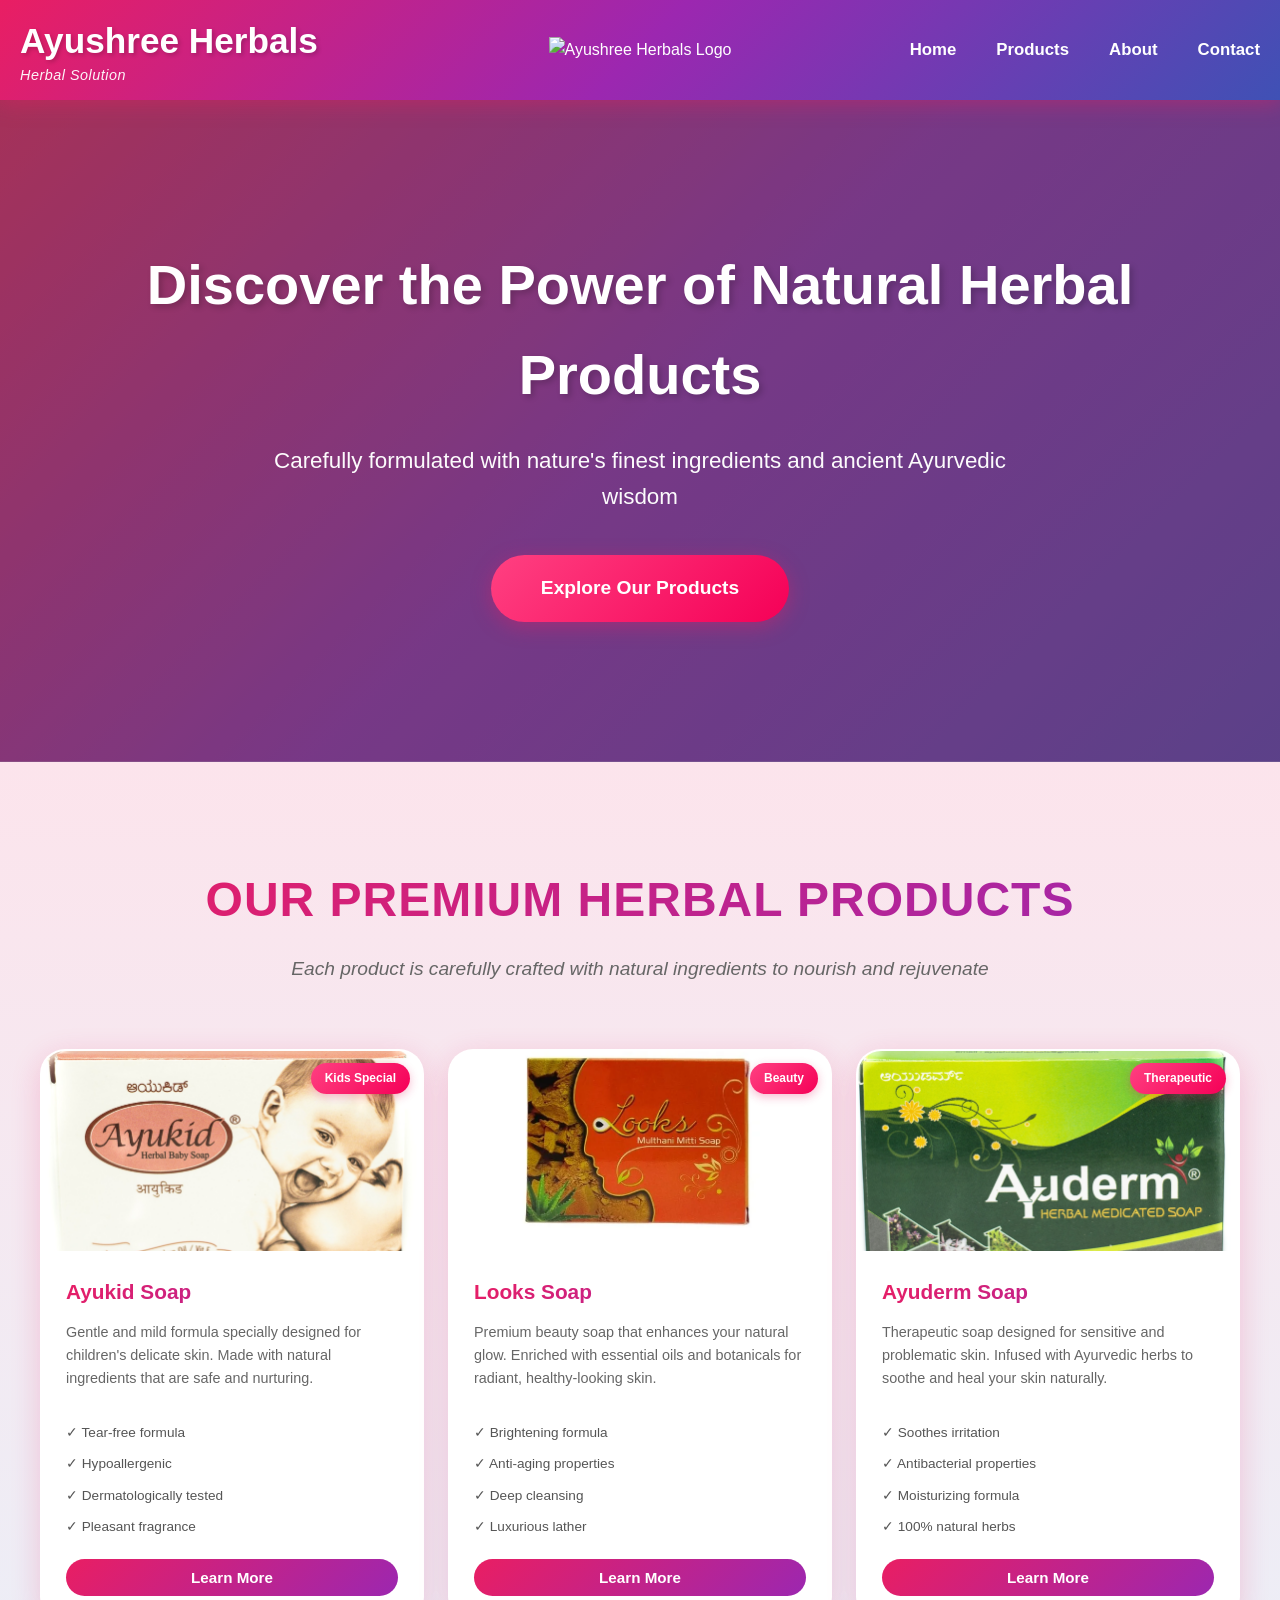
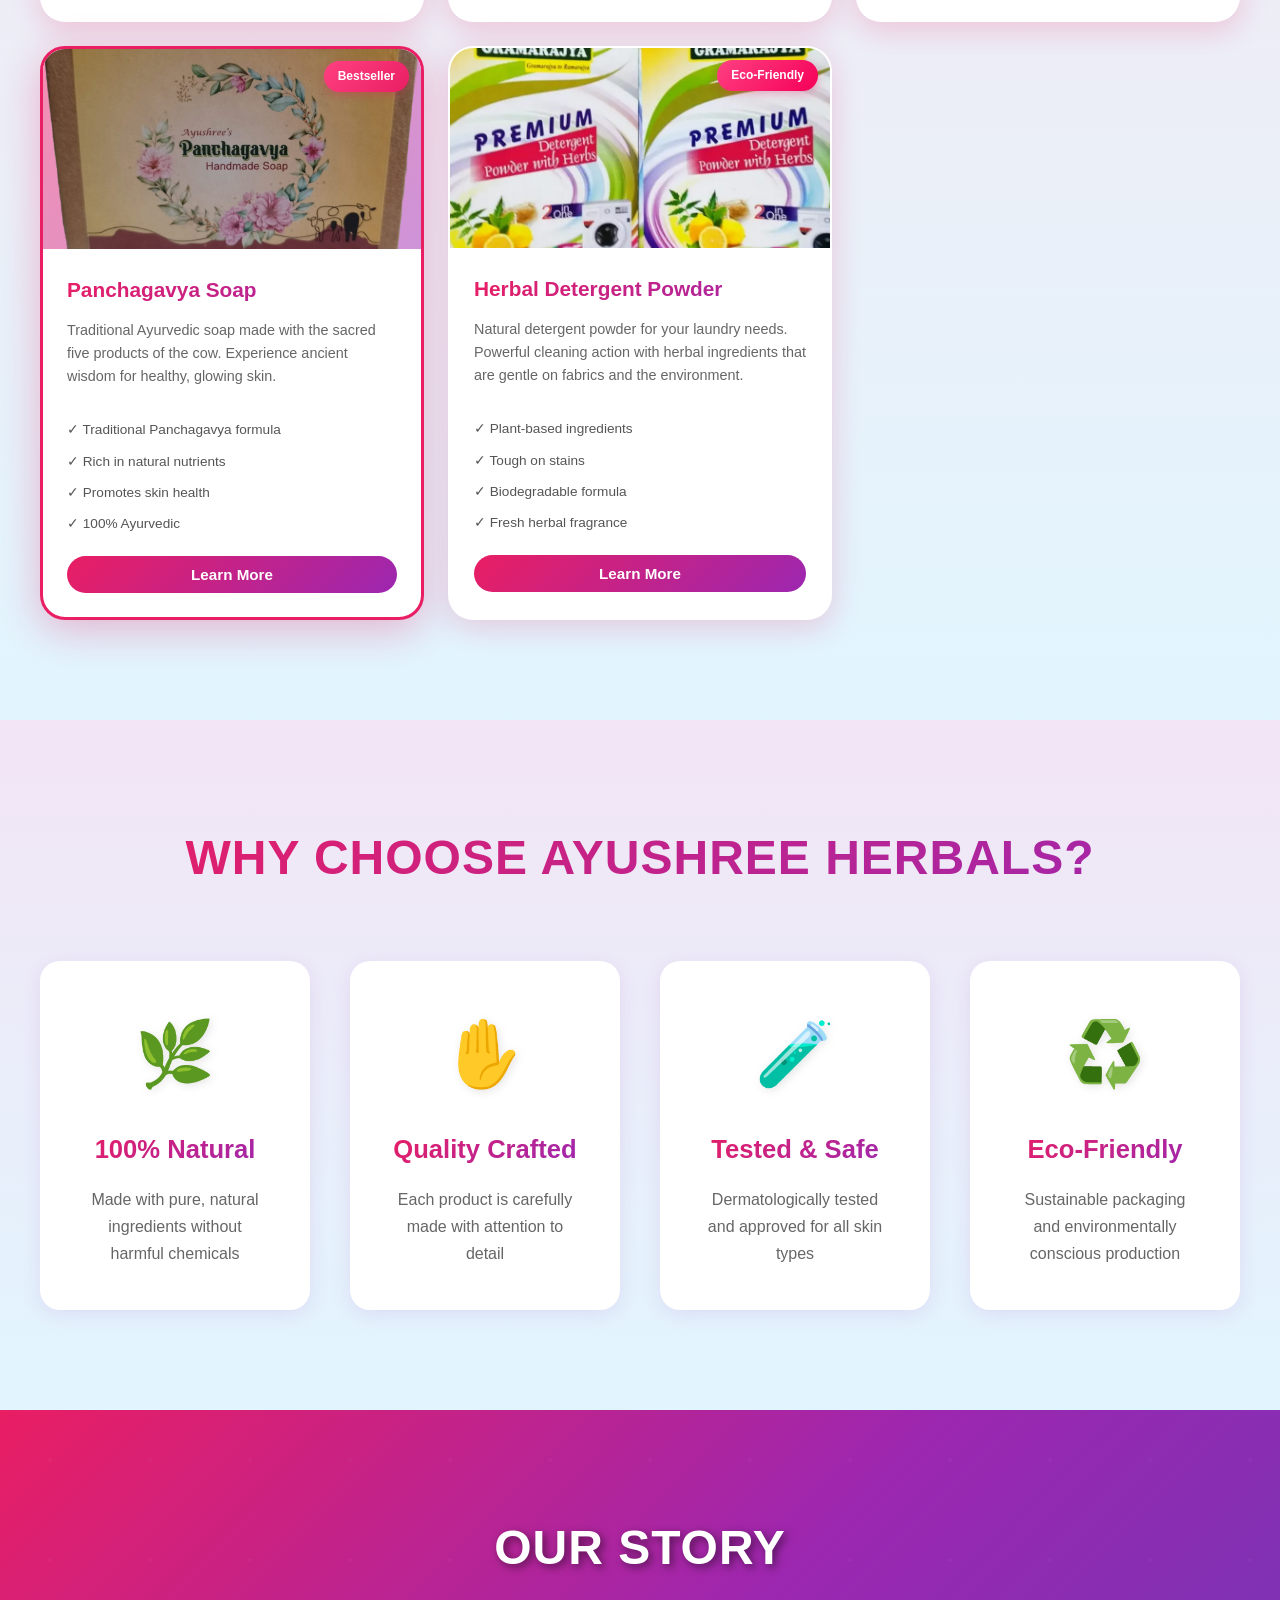
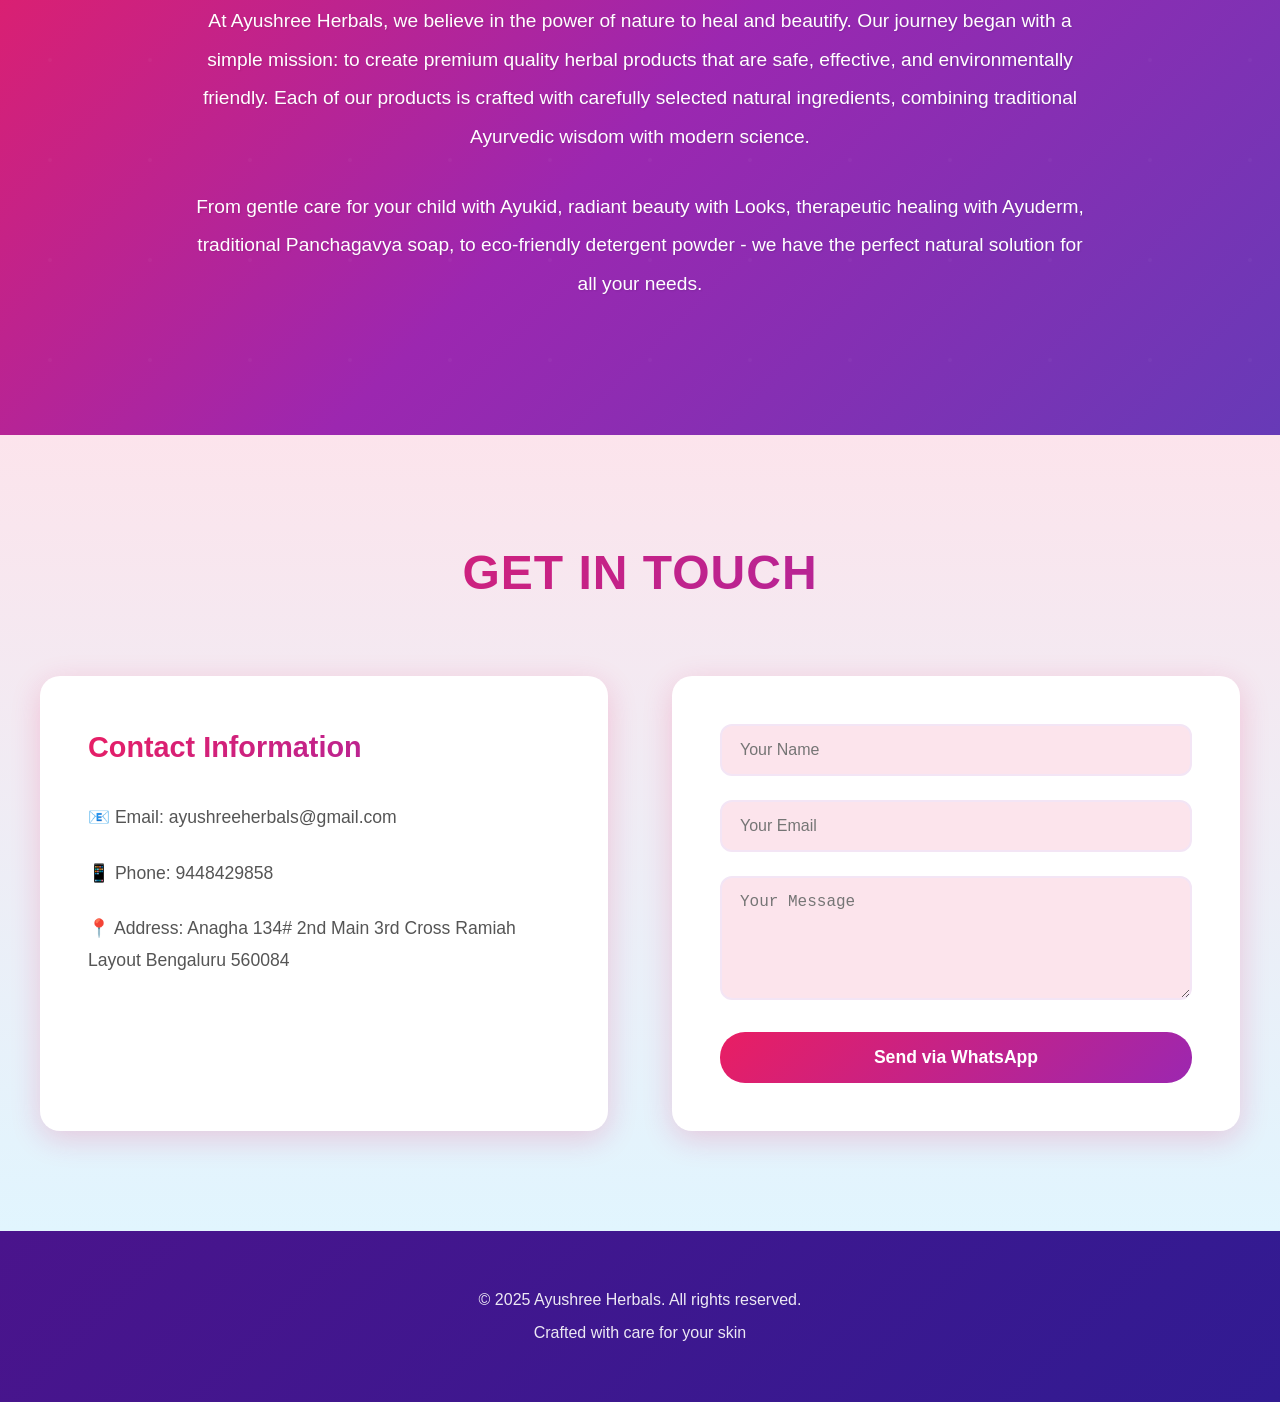
==== index.html @ cfccb3ed "Initial commit - Ayushree Herbals website" ====
<!DOCTYPE html>
<html lang="en">

<head>
    <meta charset="UTF-8">
    <meta name="viewport" content="width=device-width, initial-scale=1.0">
    <title>Ayushree Herbals - Natural Herbal Products</title>
    <link rel="stylesheet" href="styles.css">
</head>

<body>
    <!-- Header -->
    <header>
        <nav class="navbar">
            <div class="logo-text">
                <h1>Ayushree Herbals</h1>
                <p class="tagline">Herbal Solution</p>
            </div>

            <div class="logo-center">
                <img src="images/logo.jpg" alt="Ayushree Herbals Logo" class="header-logo">
            </div>

            <ul class="nav-links">
                <li><a href="#home">Home</a></li>
                <li><a href="#products">Products</a></li>
                <li><a href="#about">About</a></li>
                <li><a href="#contact">Contact</a></li>
            </ul>
        </nav>
    </header>

    <!-- Hero Section -->
    <section id="home" class="hero">
        <div class="hero-content">
            <h2>Discover the Power of Natural Herbal Products</h2>
            <p>Carefully formulated with nature's finest ingredients and ancient Ayurvedic wisdom</p>
            <a href="#products" class="cta-button">Explore Our Products</a>
        </div>
    </section>


    <!-- Products Section -->
    <section id="products" class="products">
        <div class="container">
            <h2 class="section-title">Our Premium Herbal Products</h2>
            <p class="section-subtitle">Each product is carefully crafted with natural ingredients to nourish and
                rejuvenate</p>

            <div class="product-grid">
                <!-- Product 1: Ayukid -->
                <div class="product-card">
                    <div class="product-image ayukid">
                        <img src="images/ayukid.jpg" alt="Ayukid Soap">
                        <span class="product-badge">Kids Special</span>
                    </div>
                    <div class="product-info">
                        <h3>Ayukid Soap</h3>
                        <p class="product-description">Gentle and mild formula specially designed for children's
                            delicate skin. Made with natural ingredients that are safe and nurturing.</p>
                        <ul class="product-features">
                            <li>✓ Tear-free formula</li>
                            <li>✓ Hypoallergenic</li>
                            <li>✓ Dermatologically tested</li>
                            <li>✓ Pleasant fragrance</li>
                        </ul>
                        <button class="buy-button">Learn More</button>
                    </div>
                </div>

                <!-- Product 2: Looks -->
                <div class="product-card">
                    <div class="product-image looks">
                        <img src="images/looks.jpg" alt="Looks Soap">
                        <span class="product-badge">Beauty</span>
                    </div>
                    <div class="product-info">
                        <h3>Looks Soap</h3>
                        <p class="product-description">Premium beauty soap that enhances your natural glow. Enriched
                            with essential oils and botanicals for radiant, healthy-looking skin.</p>
                        <ul class="product-features">
                            <li>✓ Brightening formula</li>
                            <li>✓ Anti-aging properties</li>
                            <li>✓ Deep cleansing</li>
                            <li>✓ Luxurious lather</li>
                        </ul>
                        <button class="buy-button">Learn More</button>
                    </div>
                </div>

                <!-- Product 3: Ayuderm -->
                <div class="product-card">
                    <div class="product-image ayuderm">
                        <img src="images/ayuderm.jpg" alt="Ayuderm Soap">
                        <span class="product-badge">Therapeutic</span>
                    </div>
                    <div class="product-info">
                        <h3>Ayuderm Soap</h3>
                        <p class="product-description">Therapeutic soap designed for sensitive and problematic skin.
                            Infused with Ayurvedic herbs to soothe and heal your skin naturally.</p>
                        <ul class="product-features">
                            <li>✓ Soothes irritation</li>
                            <li>✓ Antibacterial properties</li>
                            <li>✓ Moisturizing formula</li>
                            <li>✓ 100% natural herbs</li>
                        </ul>
                        <button class="buy-button">Learn More</button>
                    </div>
                </div>

                <!-- Product 4: Panchagavya Soap -->
                <div class="product-card featured">
                    <div class="product-image panchagavya">
                        <img src="images/panchagavya.jpg" alt="Panchagavya Soap">
                        <span class="product-badge bestseller">Bestseller</span>
                    </div>
                    <div class="product-info">
                        <h3>Panchagavya Soap</h3>
                        <p class="product-description">Traditional Ayurvedic soap made with the sacred five products of
                            the cow. Experience ancient wisdom for healthy, glowing skin.</p>
                        <ul class="product-features">
                            <li>✓ Traditional Panchagavya formula</li>
                            <li>✓ Rich in natural nutrients</li>
                            <li>✓ Promotes skin health</li>
                            <li>✓ 100% Ayurvedic</li>
                        </ul>
                        <button class="buy-button">Learn More</button>
                    </div>
                </div>

                <!-- Product 5: Detergent Powder -->
                <div class="product-card">
                    <div class="product-image detergent">
                        <img src="images/detergent.jpg" alt="Herbal Detergent Powder">
                        <span class="product-badge">Eco-Friendly</span>
                    </div>
                    <div class="product-info">
                        <h3>Herbal Detergent Powder</h3>
                        <p class="product-description">Natural detergent powder for your laundry needs. Powerful
                            cleaning action with herbal ingredients that are gentle on fabrics and the environment.</p>
                        <ul class="product-features">
                            <li>✓ Plant-based ingredients</li>
                            <li>✓ Tough on stains</li>
                            <li>✓ Biodegradable formula</li>
                            <li>✓ Fresh herbal fragrance</li>
                        </ul>
                        <button class="buy-button">Learn More</button>
                    </div>
                </div>
            </div>
        </div>
    </section>

    <!-- Benefits Section -->
    <section class="benefits">
        <div class="container">
            <h2 class="section-title">Why Choose Ayushree Herbals?</h2>
            <div class="benefits-grid">
                <div class="benefit-card">
                    <div class="benefit-icon">🌿</div>
                    <h3>100% Natural</h3>
                    <p>Made with pure, natural ingredients without harmful chemicals</p>
                </div>
                <div class="benefit-card">
                    <div class="benefit-icon">✋</div>
                    <h3>Quality Crafted</h3>
                    <p>Each product is carefully made with attention to detail</p>
                </div>
                <div class="benefit-card">
                    <div class="benefit-icon">🧪</div>
                    <h3>Tested & Safe</h3>
                    <p>Dermatologically tested and approved for all skin types</p>
                </div>
                <div class="benefit-card">
                    <div class="benefit-icon">♻️</div>
                    <h3>Eco-Friendly</h3>
                    <p>Sustainable packaging and environmentally conscious production</p>
                </div>
            </div>
        </div>
    </section>

    <!-- About Section -->
    <section id="about" class="about">
        <div class="container">
            <h2 class="section-title">Our Story</h2>
            <p class="about-text">
                At Ayushree Herbals, we believe in the power of nature to heal and beautify. Our journey began with a
                simple mission:
                to create premium quality herbal products that are safe, effective, and environmentally friendly. Each
                of our products
                is crafted with carefully selected natural ingredients, combining traditional Ayurvedic wisdom with
                modern science.
            </p>
            <p class="about-text">
                From gentle care for your child with Ayukid, radiant beauty with Looks, therapeutic healing with
                Ayuderm,
                traditional Panchagavya soap, to eco-friendly detergent powder - we have the perfect natural solution
                for all your needs.
            </p>
        </div>
    </section>

    <!-- Contact Section -->
    <section id="contact" class="contact">
        <div class="container">
            <h2 class="section-title">Get In Touch</h2>
            <div class="contact-content">
                <div class="contact-info">
                    <h3>Contact Information</h3>
                    <p>📧 Email: ayushreeherbals@gmail.com</p>
                    <p>📱 Phone: 9448429858</p>
                    <p>📍 Address: Anagha 134# 2nd Main 3rd Cross Ramiah Layout Bengaluru 560084</p>
                </div>
                <div class="contact-form">
                    <form id="contactForm">
                        <input type="text" id="name" placeholder="Your Name" required>
                        <input type="email" id="email" placeholder="Your Email" required>
                        <textarea id="message" placeholder="Your Message" rows="5" required></textarea>
                        <button type="submit" class="submit-button">Send via WhatsApp</button>
                    </form>
                </div>
            </div>
        </div>
    </section>

    <!-- Footer -->
    <footer>
        <div class="container">
            <p>&copy; 2025 Ayushree Herbals. All rights reserved.</p>
            <p>Crafted with care for your skin</p>
        </div>
    </footer>

    <script>
        // Learn More Button Handler
        document.addEventListener('DOMContentLoaded', function() {
            const learnMoreButtons = document.querySelectorAll('.buy-button');

            learnMoreButtons.forEach(button => {
                button.addEventListener('click', function() {
                    // Scroll to contact section
                    document.getElementById('contact').scrollIntoView({
                        behavior: 'smooth'
                    });
                });
            });
        });

        // WhatsApp Form Handler
        document.getElementById('contactForm').addEventListener('submit', function(e) {
            e.preventDefault();

            // Get form values
            const name = document.getElementById('name').value;
            const email = document.getElementById('email').value;
            const message = document.getElementById('message').value;

            // Format the WhatsApp message
            const whatsappMessage = `*New Contact Form Message*%0A%0A` +
                                   `*Name:* ${encodeURIComponent(name)}%0A` +
                                   `*Email:* ${encodeURIComponent(email)}%0A` +
                                   `*Message:* ${encodeURIComponent(message)}`;

            // WhatsApp number (Indian format: 91 + 10 digit number)
            const phoneNumber = '918762616609';

            // Create WhatsApp URL
            const whatsappURL = `https://wa.me/${phoneNumber}?text=${whatsappMessage}`;

            // Open WhatsApp
            window.location.href = whatsappURL;

            // Reset form
            this.reset();
        });
    </script>
</body>

</html>
---- styles.css ----
/* Reset and Base Styles */
* {
    margin: 0;
    padding: 0;
    box-sizing: border-box;
}

body {
    font-family: 'Segoe UI', Tahoma, Geneva, Verdana, sans-serif;
    line-height: 1.6;
    color: #333;
    overflow-x: hidden;
    background: linear-gradient(135deg, #fce4ec 0%, #e1f5fe 50%, #f3e5f5 100%);
    background-attachment: fixed;
}

.container {
    max-width: 1400px;
    margin: 0 auto;
    padding: 0 20px;
}

/* Header & Navigation */
header {
    background: linear-gradient(135deg, #e91e63 0%, #9c27b0 50%, #3f51b5 100%);
    color: white;
    padding: 0.8rem 0;
    position: sticky;
    top: 0;
    z-index: 100;
    box-shadow: 0 4px 20px rgba(233, 30, 99, 0.4);
}

.navbar {
    display: flex;
    justify-content: space-between;
    align-items: center;
    max-width: 1400px;
    margin: 0 auto;
    padding: 0 20px;
}

.logo-text {
    display: flex;
    flex-direction: column;
    flex: 1;
}

.logo-center {
    display: flex;
    justify-content: center;
    align-items: center;
    flex: 1;
}

.header-logo {
    max-height: 60px;
    width: auto;
    object-fit: contain;
}

.logo-text h1 {
    font-size: 2.2rem;
    font-weight: bold;
    margin-bottom: -5px;
    text-shadow: 2px 2px 4px rgba(0,0,0,0.2);
}

.tagline {
    font-size: 0.9rem;
    opacity: 0.95;
    font-style: italic;
    letter-spacing: 0.5px;
}

.nav-links {
    display: flex;
    list-style: none;
    gap: 2.5rem;
    flex: 1;
    justify-content: flex-end;
}

.nav-links a {
    color: white;
    text-decoration: none;
    font-weight: 600;
    font-size: 1.05rem;
    transition: all 0.3s;
    position: relative;
}

.nav-links a:after {
    content: '';
    position: absolute;
    width: 0;
    height: 2px;
    bottom: -5px;
    left: 0;
    background-color: white;
    transition: width 0.3s;
}

.nav-links a:hover:after {
    width: 100%;
}

/* Hero Section */
.hero {
    background: linear-gradient(135deg, rgba(233, 30, 99, 0.8) 0%, rgba(156, 39, 176, 0.8) 50%, rgba(103, 58, 183, 0.8) 100%), url('images/soapcoverpage.jpg');
    background-size: cover;
    background-position: center;
    background-repeat: no-repeat;
    color: white;
    padding: 140px 20px;
    text-align: center;
    position: relative;
    overflow: hidden;
    min-height: 500px;
}

.hero::before {
    content: '';
    position: absolute;
    top: 0;
    left: 0;
    right: 0;
    bottom: 0;
    background: rgba(0, 0, 0, 0.3);
    z-index: 0;
}

.hero-content {
    position: relative;
    z-index: 1;
}

.hero-content h2 {
    font-size: 3.5rem;
    margin-bottom: 1.5rem;
    animation: fadeInUp 1s ease;
    font-weight: 800;
    text-shadow: 3px 3px 6px rgba(0,0,0,0.2);
}

.hero-content p {
    font-size: 1.4rem;
    margin-bottom: 2.5rem;
    opacity: 0.98;
    animation: fadeInUp 1s ease 0.2s backwards;
    max-width: 800px;
    margin-left: auto;
    margin-right: auto;
}

.cta-button {
    display: inline-block;
    background: linear-gradient(135deg, #ff4081 0%, #f50057 100%);
    color: white;
    padding: 18px 50px;
    text-decoration: none;
    border-radius: 50px;
    font-weight: bold;
    font-size: 1.2rem;
    transition: all 0.3s;
    animation: fadeInUp 1s ease 0.4s backwards;
    box-shadow: 0 5px 20px rgba(233, 30, 99, 0.4);
}

.cta-button:hover {
    transform: translateY(-5px) scale(1.05);
    box-shadow: 0 15px 35px rgba(233, 30, 99, 0.6);
    background: linear-gradient(135deg, #f50057 0%, #ff4081 100%);
}

/* Products Section */
.products {
    padding: 100px 20px;
    background: linear-gradient(180deg, #fce4ec 0%, #e1f5fe 100%);
}

.section-title {
    text-align: center;
    font-size: 3rem;
    margin-bottom: 1rem;
    background: linear-gradient(135deg, #e91e63 0%, #9c27b0 100%);
    -webkit-background-clip: text;
    -webkit-text-fill-color: transparent;
    background-clip: text;
    font-weight: 800;
    text-transform: uppercase;
    letter-spacing: 1px;
}

.section-subtitle {
    text-align: center;
    font-size: 1.2rem;
    color: #666;
    margin-bottom: 4rem;
    font-style: italic;
}

.product-grid {
    display: grid;
    grid-template-columns: repeat(5, 1fr);
    gap: 1.5rem;
    margin-top: 3rem;
}

.product-card {
    background: white;
    border-radius: 25px;
    overflow: hidden;
    box-shadow: 0 8px 30px rgba(233, 30, 99, 0.2);
    transition: all 0.4s ease;
    border: 2px solid transparent;
}

.product-card:hover {
    transform: translateY(-15px) scale(1.03);
    box-shadow: 0 20px 50px rgba(156, 39, 176, 0.4);
    border-color: #9c27b0;
}

.product-card.featured {
    border: 3px solid #e91e63;
    box-shadow: 0 10px 40px rgba(233, 30, 99, 0.3);
}

.product-card.featured:hover {
    border-color: #9c27b0;
}

.product-image {
    height: 200px;
    position: relative;
    display: flex;
    align-items: center;
    justify-content: center;
    overflow: hidden;
    background: linear-gradient(135deg, #fce4ec 0%, #f3e5f5 100%);
}

.product-image img {
    width: 100%;
    height: 100%;
    object-fit: cover;
    transition: transform 0.4s ease;
}

.product-card:hover .product-image img {
    transform: scale(1.1);
}

.product-image.ayukid {
    background: linear-gradient(135deg, #ff80ab 0%, #f48fb1 100%);
}

.product-image.looks {
    background: linear-gradient(135deg, #ce93d8 0%, #ba68c8 100%);
}

.product-image.ayuderm {
    background: linear-gradient(135deg, #81d4fa 0%, #4fc3f7 100%);
}

.product-image.panchagavya {
    background: linear-gradient(135deg, #f48fb1 0%, #ce93d8 100%);
}

.product-image.detergent {
    background: linear-gradient(135deg, #4fc3f7 0%, #29b6f6 100%);
}

.product-badge {
    position: absolute;
    top: 12px;
    right: 12px;
    background: linear-gradient(135deg, #ff4081 0%, #f50057 100%);
    color: white;
    padding: 6px 14px;
    border-radius: 20px;
    font-size: 0.75rem;
    font-weight: bold;
    box-shadow: 0 3px 10px rgba(233, 30, 99, 0.3);
}

.product-badge.bestseller {
    background: linear-gradient(135deg, #ff4081 0%, #e91e63 100%);
    color: white;
}

.product-info {
    padding: 1.5rem;
}

.product-info h3 {
    font-size: 1.3rem;
    margin-bottom: 0.8rem;
    background: linear-gradient(135deg, #e91e63 0%, #9c27b0 100%);
    -webkit-background-clip: text;
    -webkit-text-fill-color: transparent;
    background-clip: text;
    font-weight: 700;
}

.product-description {
    color: #666;
    margin-bottom: 1rem;
    line-height: 1.6;
    font-size: 0.9rem;
    min-height: 80px;
}

.product-features {
    list-style: none;
    margin-bottom: 1rem;
}

.product-features li {
    padding: 0.3rem 0;
    color: #555;
    font-size: 0.85rem;
}

.buy-button {
    width: 100%;
    background: linear-gradient(135deg, #e91e63 0%, #9c27b0 100%);
    color: white;
    border: none;
    padding: 10px 20px;
    border-radius: 25px;
    font-size: 0.95rem;
    font-weight: bold;
    cursor: pointer;
    transition: all 0.3s;
}

.buy-button:hover {
    transform: scale(1.05);
    box-shadow: 0 8px 20px rgba(156, 39, 176, 0.5);
    background: linear-gradient(135deg, #9c27b0 0%, #673ab7 100%);
}

/* Benefits Section */
.benefits {
    padding: 100px 20px;
    background: linear-gradient(180deg, #f3e5f5 0%, #e1f5fe 100%);
}

.benefits .section-title {
    background: linear-gradient(135deg, #e91e63 0%, #9c27b0 100%);
    -webkit-background-clip: text;
    -webkit-text-fill-color: transparent;
    background-clip: text;
}

.benefits-grid {
    display: grid;
    grid-template-columns: repeat(auto-fit, minmax(250px, 1fr));
    gap: 2.5rem;
    margin-top: 4rem;
}

.benefit-card {
    text-align: center;
    padding: 2.5rem;
    border-radius: 20px;
    background: white;
    transition: all 0.3s;
    border: 2px solid transparent;
    box-shadow: 0 5px 20px rgba(156, 39, 176, 0.1);
}

.benefit-card:hover {
    transform: translateY(-10px);
    box-shadow: 0 15px 40px rgba(156, 39, 176, 0.3);
    border-color: #9c27b0;
}

.benefit-icon {
    font-size: 4rem;
    margin-bottom: 1.5rem;
    filter: drop-shadow(2px 2px 4px rgba(0,0,0,0.1));
}

.benefit-card h3 {
    font-size: 1.6rem;
    margin-bottom: 1rem;
    background: linear-gradient(135deg, #e91e63 0%, #9c27b0 100%);
    -webkit-background-clip: text;
    -webkit-text-fill-color: transparent;
    background-clip: text;
    font-weight: 700;
}

.benefit-card p {
    color: #666;
    line-height: 1.7;
    font-size: 1rem;
}

/* About Section */
.about {
    padding: 100px 20px;
    background: linear-gradient(135deg, #e91e63 0%, #9c27b0 50%, #673ab7 100%);
    color: white;
    position: relative;
    overflow: hidden;
}

.about::before {
    content: '';
    position: absolute;
    top: 0;
    left: 0;
    right: 0;
    bottom: 0;
    background: url('data:image/svg+xml,<svg width="100" height="100" xmlns="http://www.w3.org/2000/svg"><circle cx="50" cy="50" r="2" fill="rgba(255,255,255,0.1)"/></svg>');
    opacity: 0.3;
}

.about .container {
    position: relative;
    z-index: 1;
}

.about .section-title {
    color: white;
    background: none;
    -webkit-background-clip: unset;
    -webkit-text-fill-color: white;
    background-clip: unset;
    text-shadow: 3px 3px 8px rgba(0,0,0,0.5);
    font-weight: 800;
}

.about-text {
    max-width: 900px;
    margin: 0 auto 2rem;
    font-size: 1.2rem;
    line-height: 2;
    text-align: center;
    text-shadow: 1px 1px 2px rgba(0,0,0,0.1);
}

/* Contact Section */
.contact {
    padding: 100px 20px;
    background: linear-gradient(180deg, #fce4ec 0%, #e1f5fe 100%);
}

.contact .section-title {
    background: linear-gradient(135deg, #e91e63 0%, #9c27b0 100%);
    -webkit-background-clip: text;
    -webkit-text-fill-color: transparent;
    background-clip: text;
}

.contact-content {
    display: grid;
    grid-template-columns: 1fr 1fr;
    gap: 4rem;
    margin-top: 4rem;
}

.contact-info {
    background: white;
    padding: 3rem;
    border-radius: 20px;
    box-shadow: 0 8px 30px rgba(233, 30, 99, 0.2);
}

.contact-info h3 {
    font-size: 1.8rem;
    margin-bottom: 2rem;
    background: linear-gradient(135deg, #e91e63 0%, #9c27b0 100%);
    -webkit-background-clip: text;
    -webkit-text-fill-color: transparent;
    background-clip: text;
    font-weight: 700;
}

.contact-info p {
    margin-bottom: 1.5rem;
    font-size: 1.1rem;
    color: #555;
    line-height: 1.8;
}

.contact-form {
    background: white;
    padding: 3rem;
    border-radius: 20px;
    box-shadow: 0 8px 30px rgba(233, 30, 99, 0.2);
}

.contact-form input,
.contact-form textarea {
    width: 100%;
    padding: 15px 18px;
    margin-bottom: 1.5rem;
    border: 2px solid #f3e5f5;
    border-radius: 12px;
    font-size: 1rem;
    transition: all 0.3s;
    background: #fce4ec;
}

.contact-form input:focus,
.contact-form textarea:focus {
    outline: none;
    border-color: #9c27b0;
    background: white;
    box-shadow: 0 0 15px rgba(156, 39, 176, 0.2);
}

.submit-button {
    width: 100%;
    background: linear-gradient(135deg, #e91e63 0%, #9c27b0 100%);
    color: white;
    border: none;
    padding: 15px 35px;
    border-radius: 25px;
    font-size: 1.1rem;
    font-weight: bold;
    cursor: pointer;
    transition: all 0.3s;
}

.submit-button:hover {
    transform: scale(1.03);
    box-shadow: 0 8px 25px rgba(156, 39, 176, 0.5);
    background: linear-gradient(135deg, #9c27b0 0%, #673ab7 100%);
}

/* Footer */
footer {
    background: linear-gradient(135deg, #4a148c 0%, #311b92 100%);
    color: white;
    text-align: center;
    padding: 3rem 0;
}

footer p {
    margin: 0.5rem 0;
    font-size: 1rem;
    opacity: 0.9;
}

/* Animations */
@keyframes fadeInUp {
    from {
        opacity: 0;
        transform: translateY(30px);
    }
    to {
        opacity: 1;
        transform: translateY(0);
    }
}

@keyframes pulse {
    0%, 100% {
        transform: scale(1);
    }
    50% {
        transform: scale(1.05);
    }
}

/* Responsive Design */
@media (max-width: 1400px) {
    .product-grid {
        grid-template-columns: repeat(3, 1fr);
    }
}

@media (max-width: 1024px) {
    .product-grid {
        grid-template-columns: repeat(2, 1fr);
    }
}

@media (max-width: 768px) {
    .nav-links {
        gap: 1rem;
        font-size: 0.9rem;
    }

    .hero-content h2 {
        font-size: 2.2rem;
    }

    .hero-content p {
        font-size: 1.1rem;
    }

    .section-title {
        font-size: 2.2rem;
    }

    .product-grid {
        grid-template-columns: 1fr;
    }

    .contact-content {
        grid-template-columns: 1fr;
    }

    .benefits-grid {
        grid-template-columns: 1fr;
    }
}

@media (max-width: 480px) {
    .navbar {
        flex-direction: column;
        gap: 1rem;
    }

    .logo h1 {
        font-size: 1.7rem;
    }

    .nav-links {
        flex-wrap: wrap;
        justify-content: center;
    }

    .hero {
        padding: 80px 20px;
    }

    .hero-content h2 {
        font-size: 1.8rem;
    }

    .cta-button {
        padding: 14px 35px;
        font-size: 1rem;
    }

    .section-title {
        font-size: 1.8rem;
    }
}
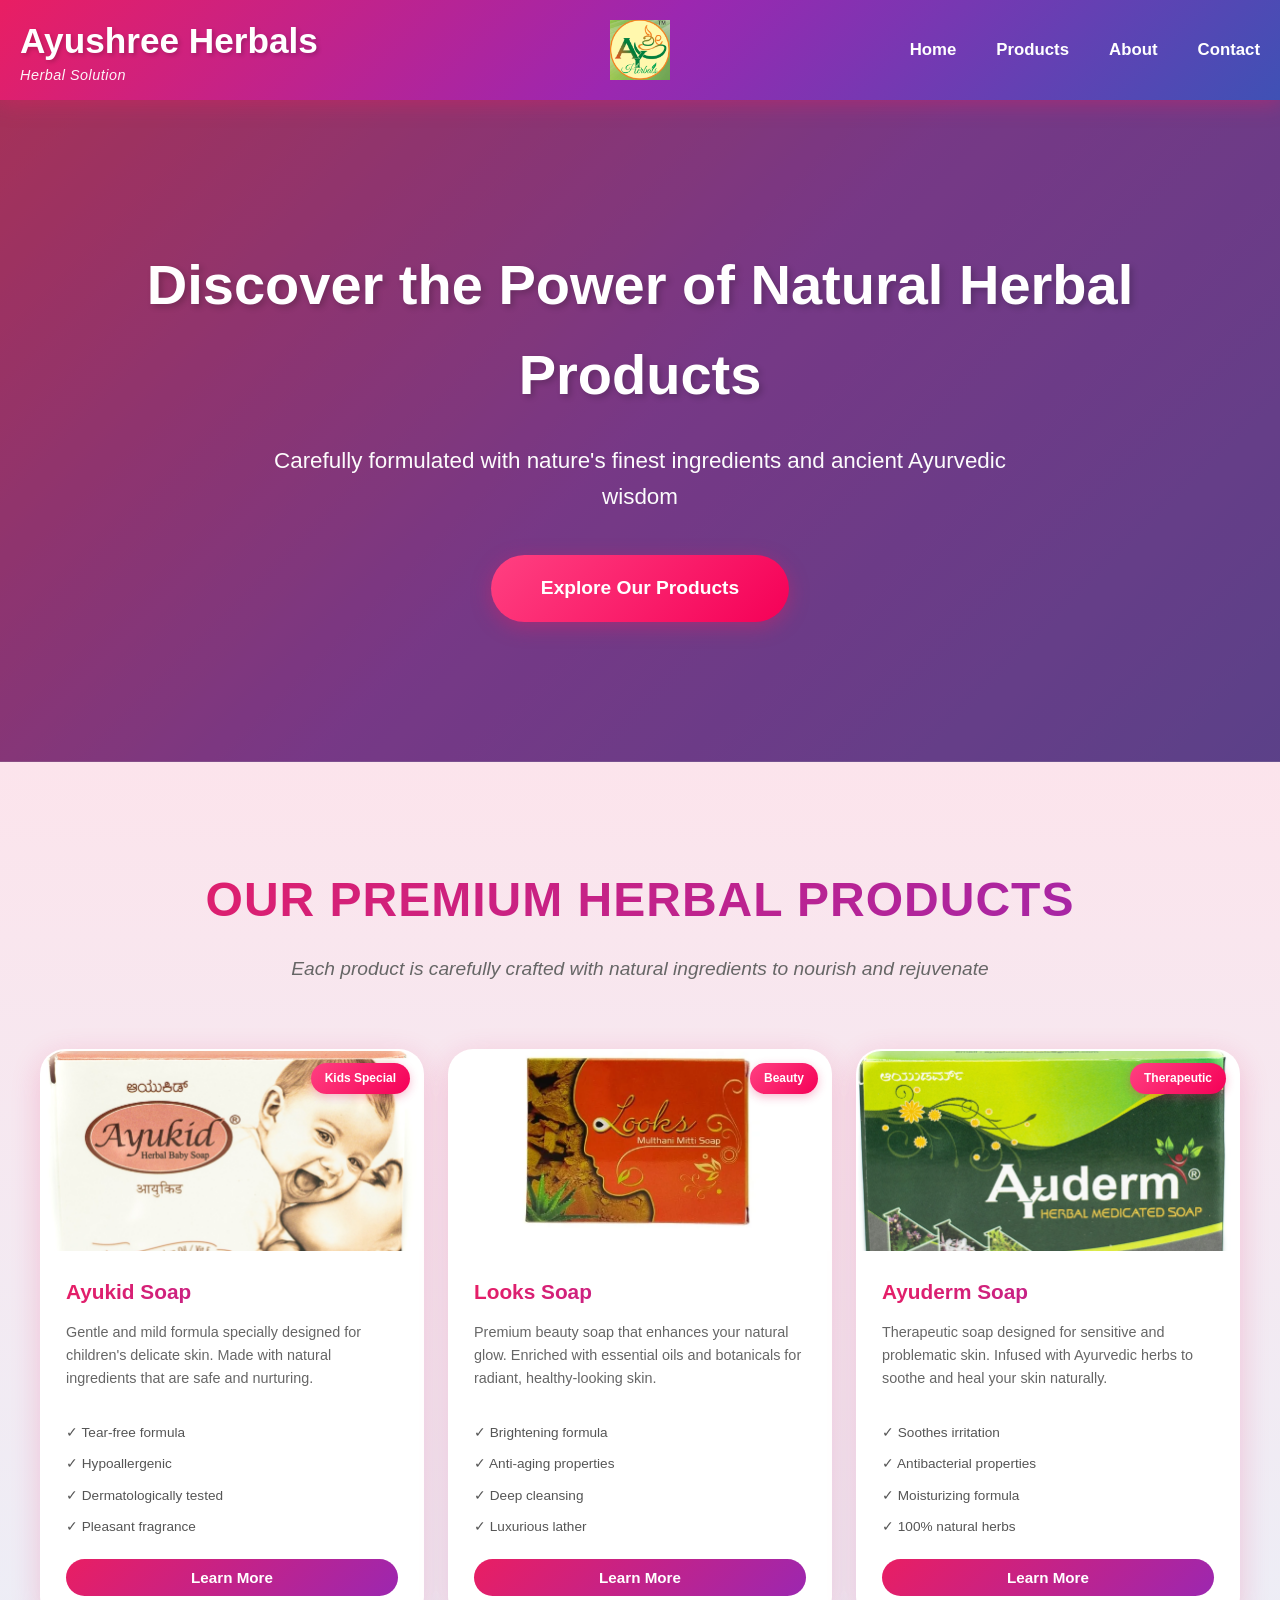
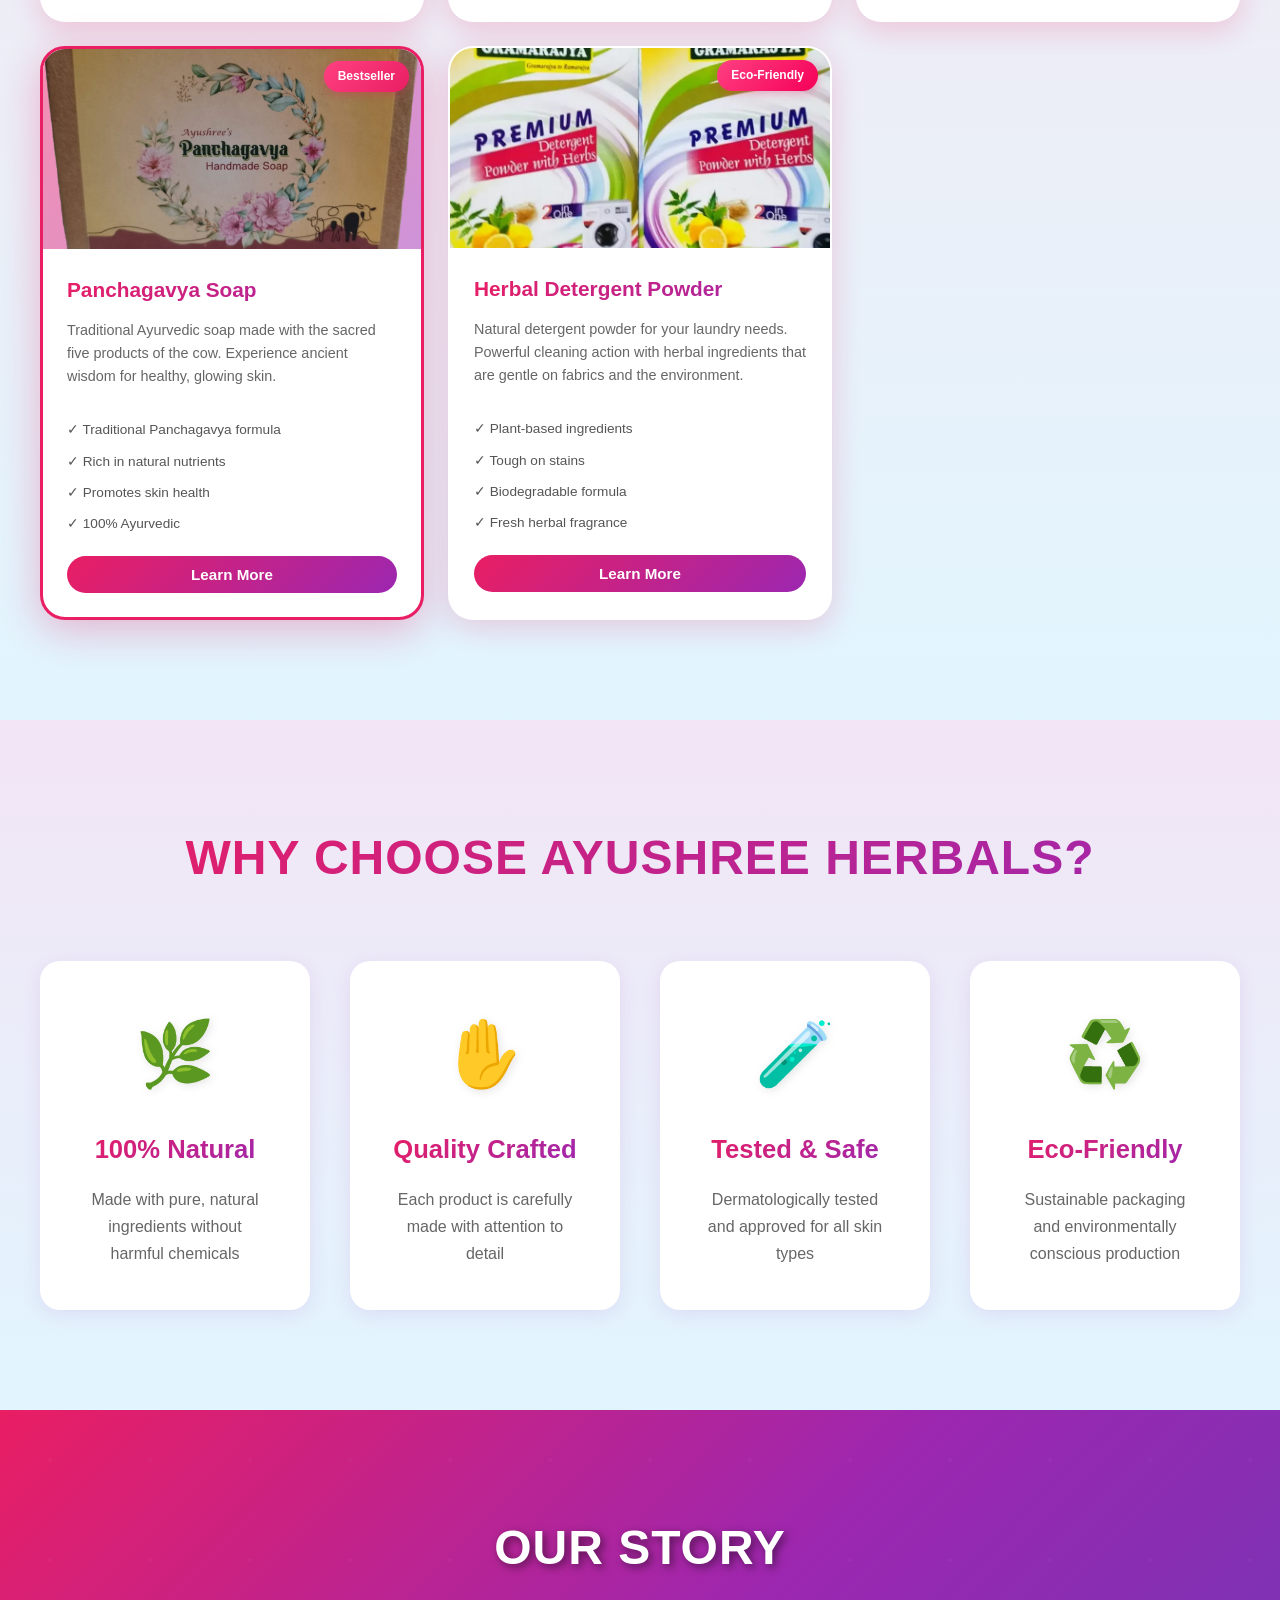
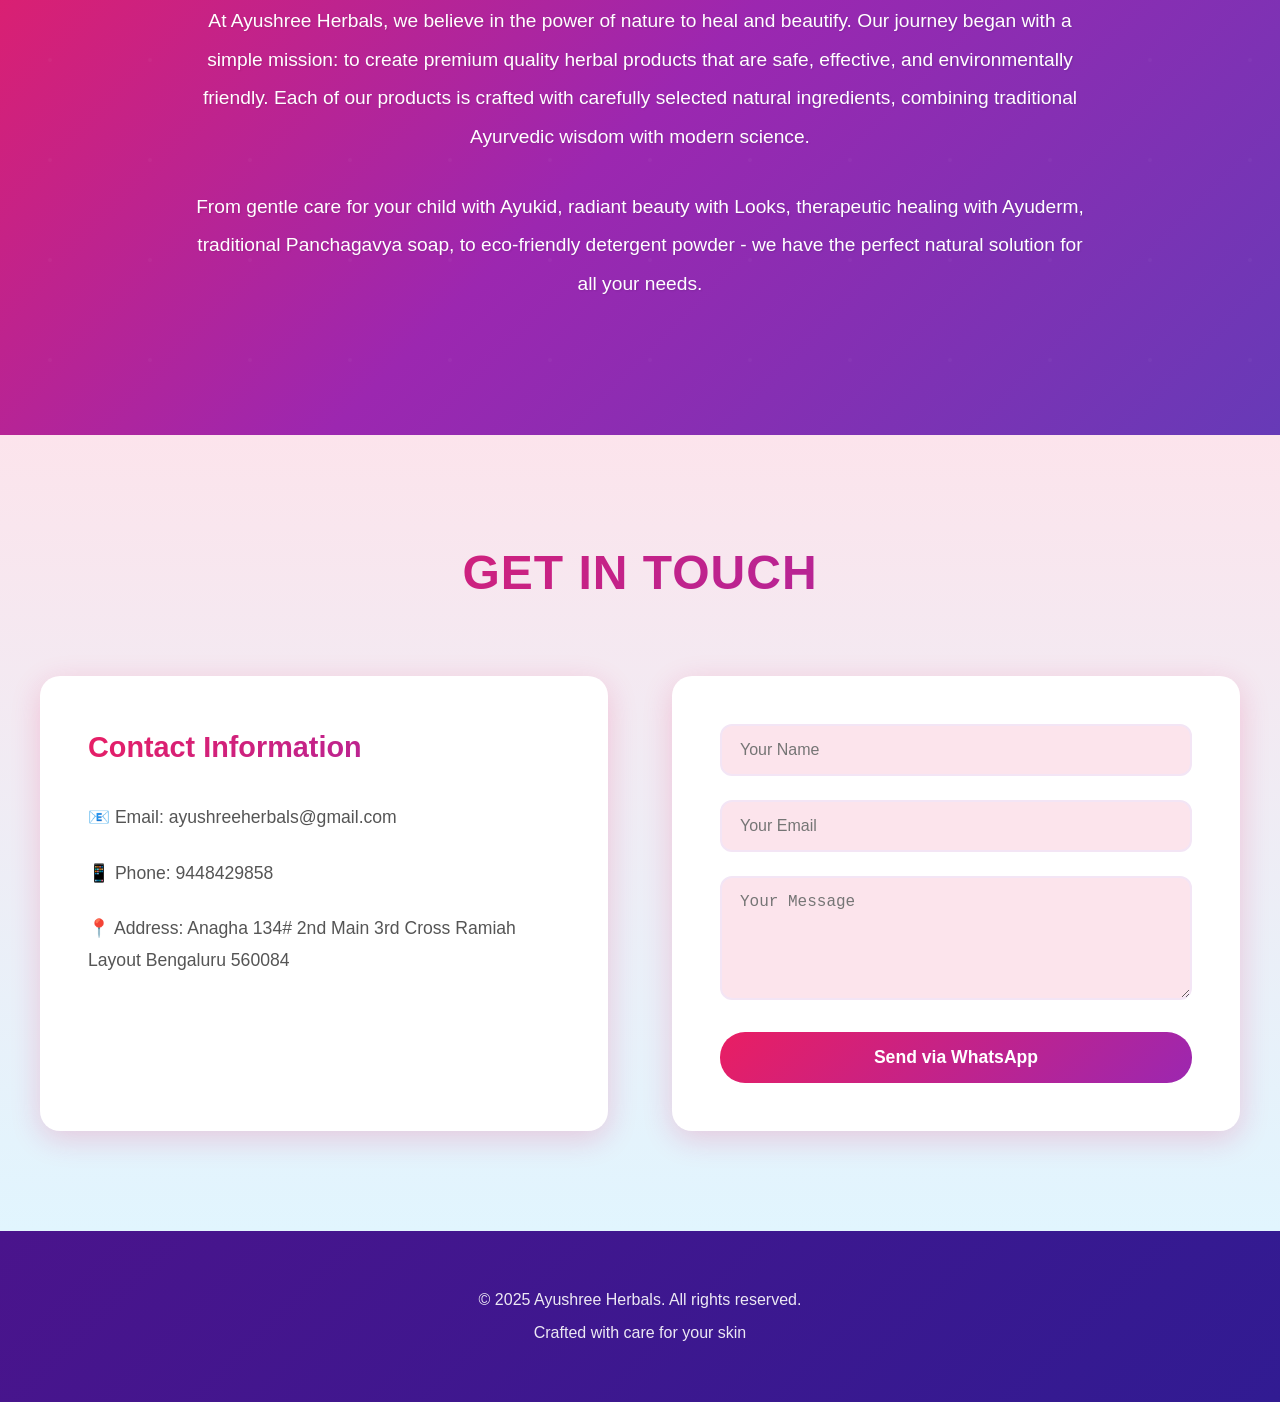
==== commit 6d80bd00: "Add logo and update index.html to use it" ====
--- a/index.html
+++ b/index.html
@@ -5,6 +5,9 @@
     <meta charset="UTF-8">
     <meta name="viewport" content="width=device-width, initial-scale=1.0">
     <title>Ayushree Herbals - Natural Herbal Products</title>
+    <meta name="description" content="Ayushree Herbals offers natural herbal products and herbal solutions. Shop our range of premium herbal products.">
+    <meta name="keywords" content="Ayushree Herbals, herbal products, natural products, herbal solution, ayurvedic products">
+    <link rel="canonical" href="https://ayushreeherbals.com/">
     <link rel="stylesheet" href="styles.css">
 </head>
 
@@ -18,7 +21,7 @@
             </div>
 
             <div class="logo-center">
-                <img src="images/logo.jpg" alt="Ayushree Herbals Logo" class="header-logo">
+                <img src="images/logo.png" alt="Ayushree Herbals Logo" class="header-logo">
             </div>
 
             <ul class="nav-links">
@@ -51,7 +54,7 @@
                 <!-- Product 1: Ayukid -->
                 <div class="product-card">
                     <div class="product-image ayukid">
-                        <img src="images/ayukid.jpg" alt="Ayukid Soap">
+                        <img src="images/ayukid.jpeg" alt="Ayukid Soap">
                         <span class="product-badge">Kids Special</span>
                     </div>
                     <div class="product-info">
@@ -71,7 +74,7 @@
                 <!-- Product 2: Looks -->
                 <div class="product-card">
                     <div class="product-image looks">
-                        <img src="images/looks.jpg" alt="Looks Soap">
+                        <img src="images/looks.webp" alt="Looks Soap">
                         <span class="product-badge">Beauty</span>
                     </div>
                     <div class="product-info">
@@ -91,7 +94,7 @@
                 <!-- Product 3: Ayuderm -->
                 <div class="product-card">
                     <div class="product-image ayuderm">
-                        <img src="images/ayuderm.jpg" alt="Ayuderm Soap">
+                        <img src="images/ayuderm.jpeg" alt="Ayuderm Soap">
                         <span class="product-badge">Therapeutic</span>
                     </div>
                     <div class="product-info">
@@ -111,7 +114,7 @@
                 <!-- Product 4: Panchagavya Soap -->
                 <div class="product-card featured">
                     <div class="product-image panchagavya">
-                        <img src="images/panchagavya.jpg" alt="Panchagavya Soap">
+                        <img src="images/panchagavya.png" alt="Panchagavya Soap">
                         <span class="product-badge bestseller">Bestseller</span>
                     </div>
                     <div class="product-info">
@@ -131,7 +134,7 @@
                 <!-- Product 5: Detergent Powder -->
                 <div class="product-card">
                     <div class="product-image detergent">
-                        <img src="images/detergent.jpg" alt="Herbal Detergent Powder">
+                        <img src="images/detergent.webp" alt="Herbal Detergent Powder">
                         <span class="product-badge">Eco-Friendly</span>
                     </div>
                     <div class="product-info">
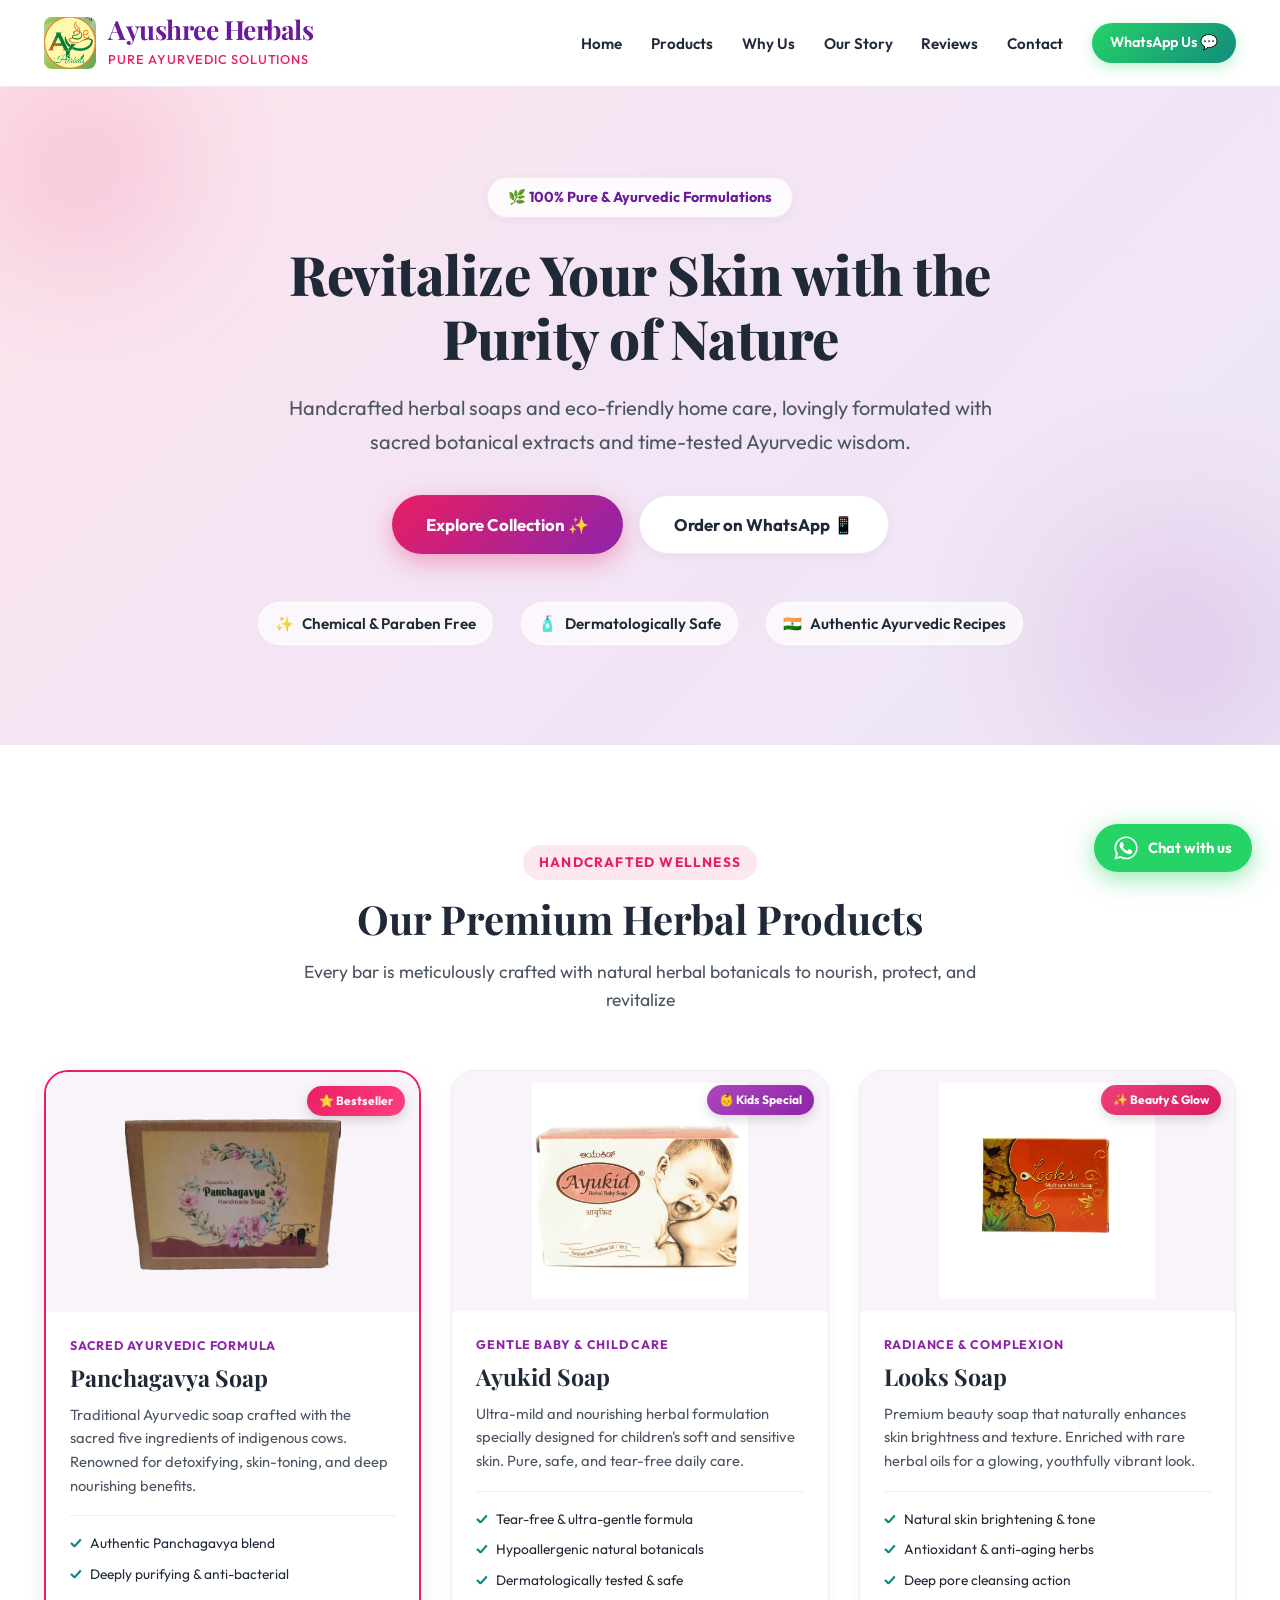
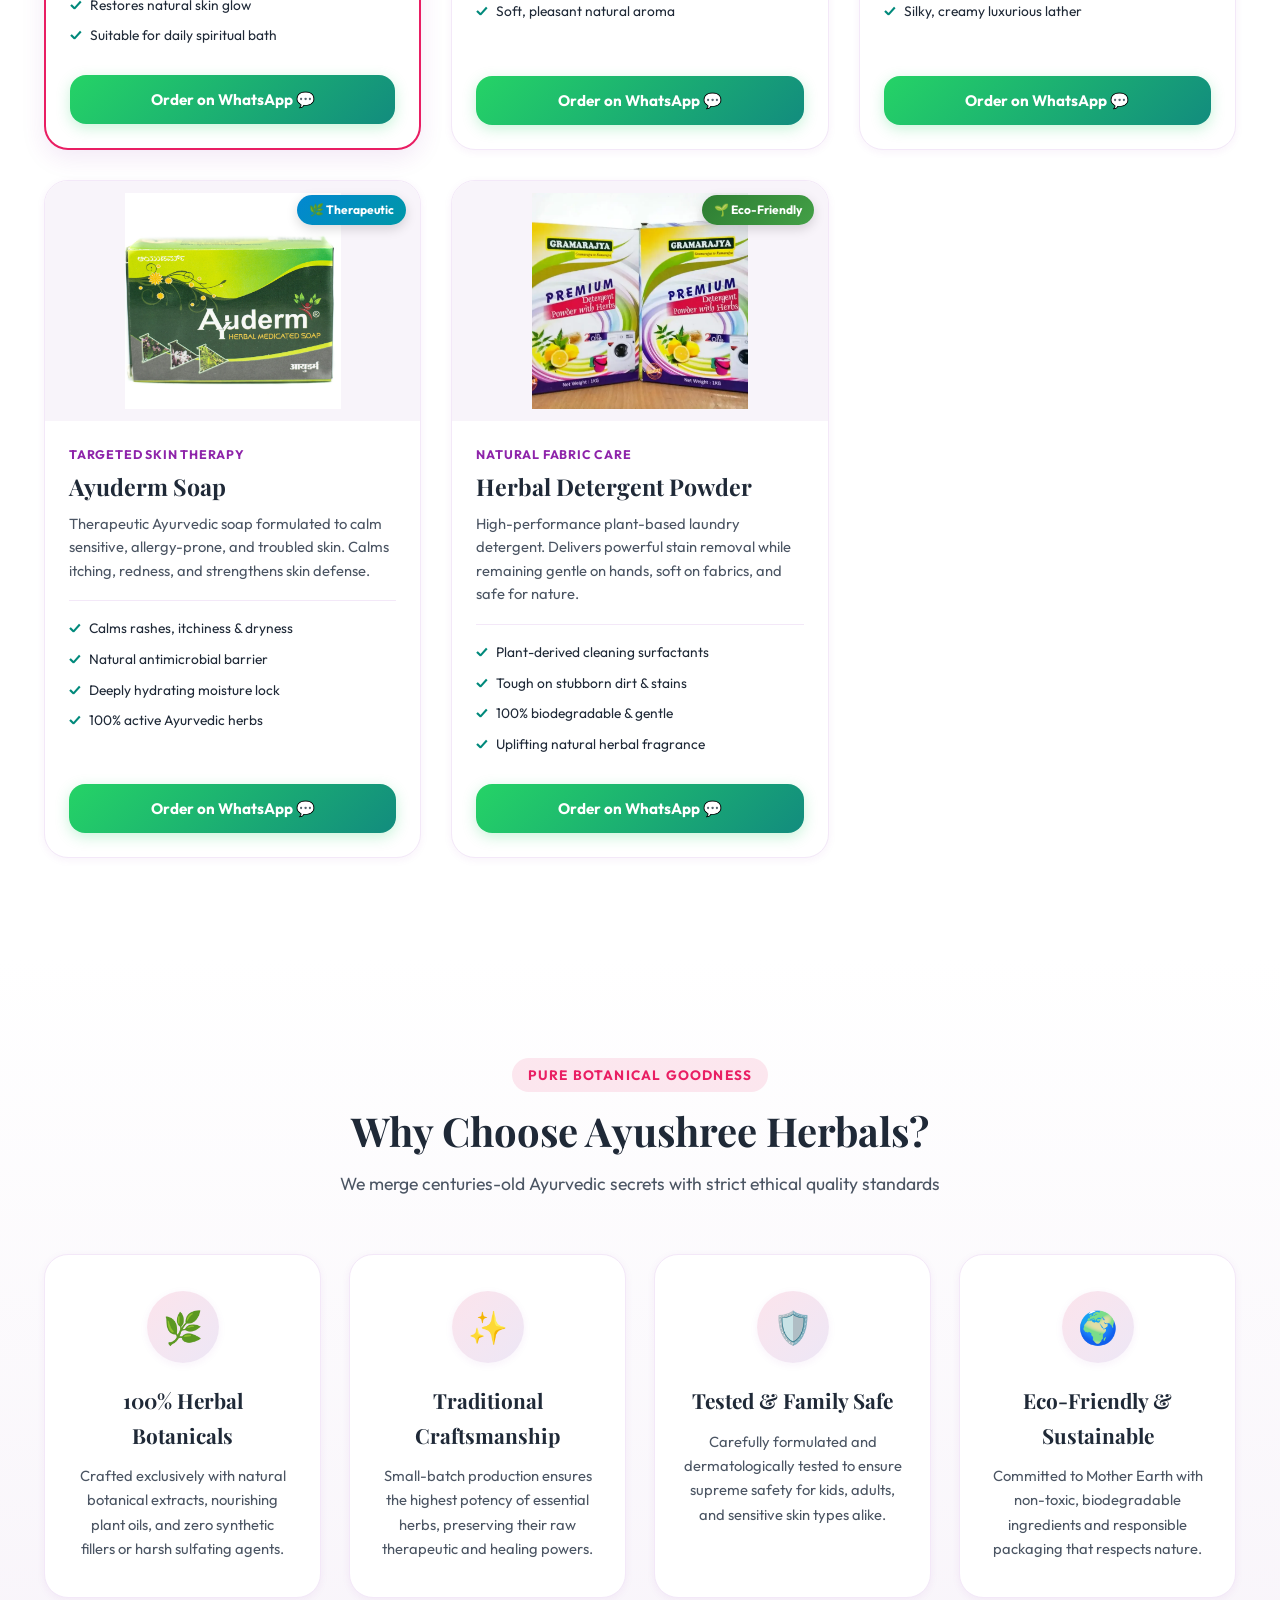
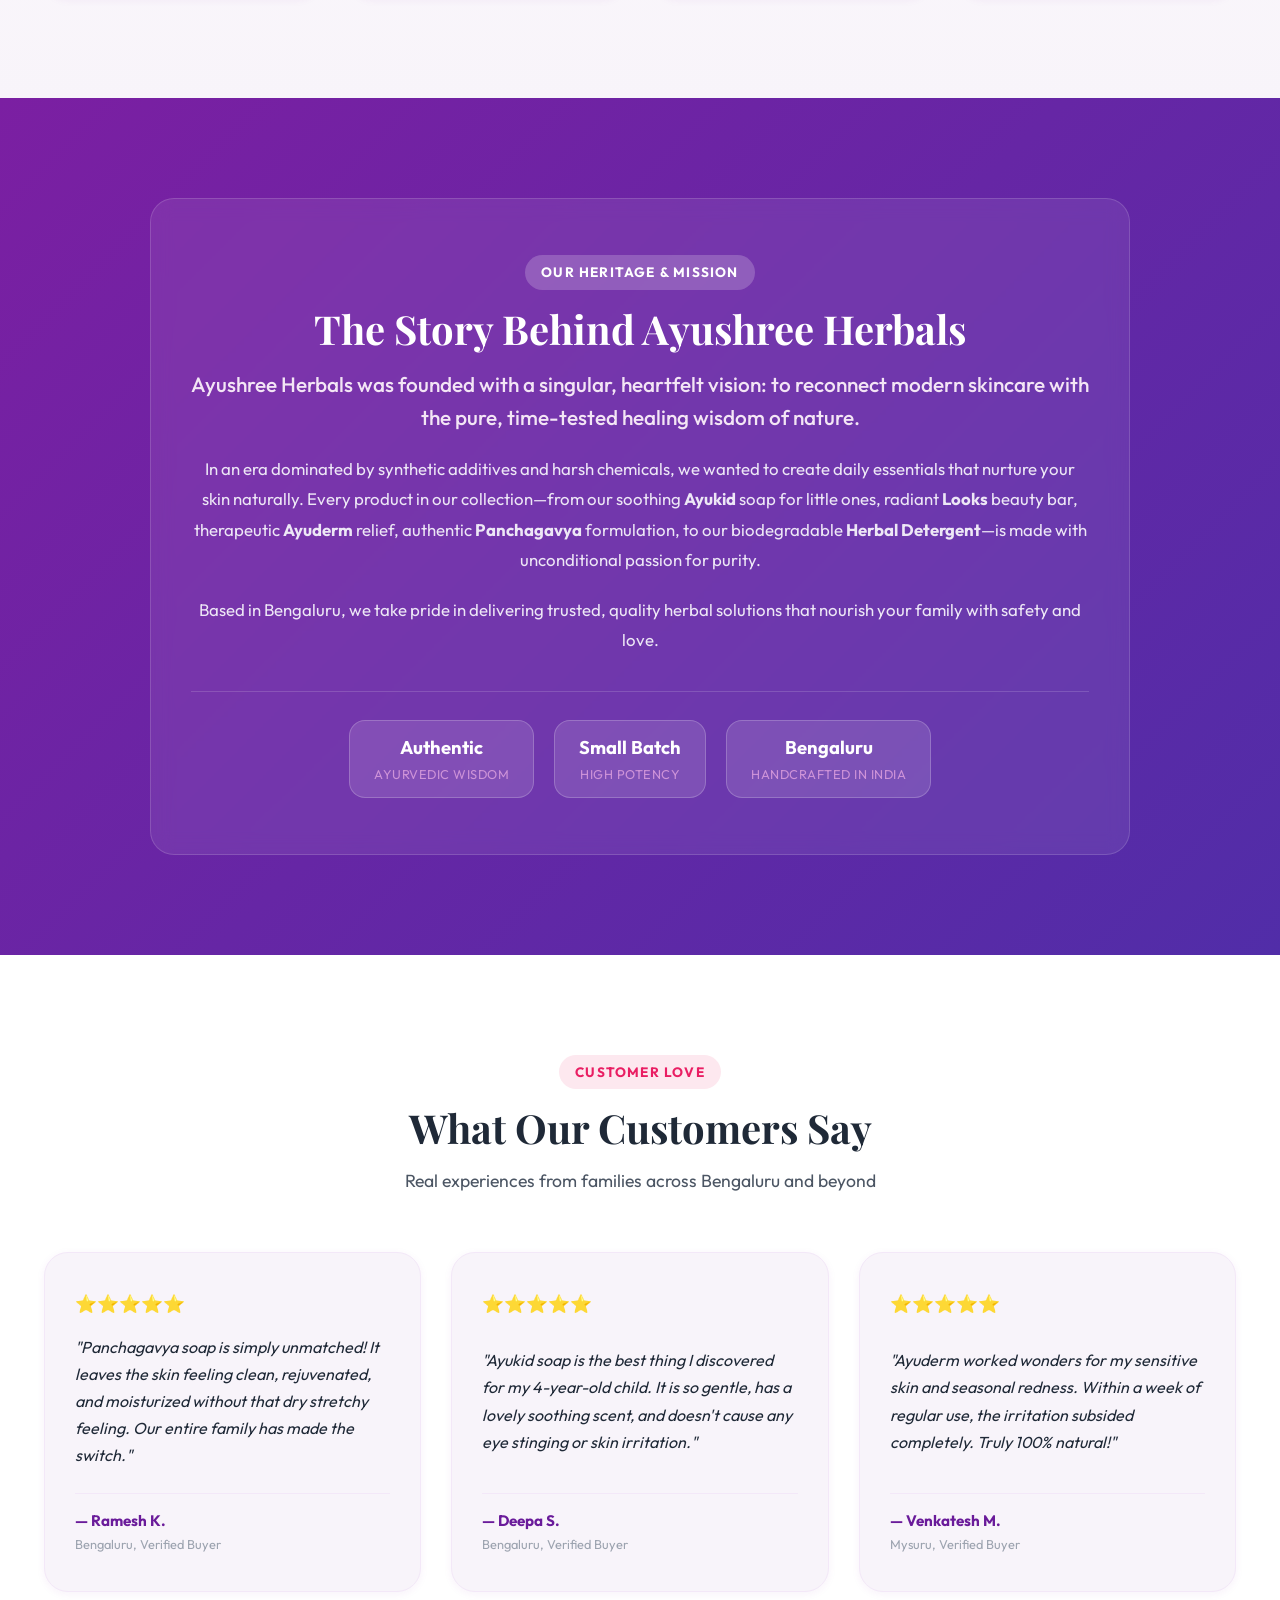
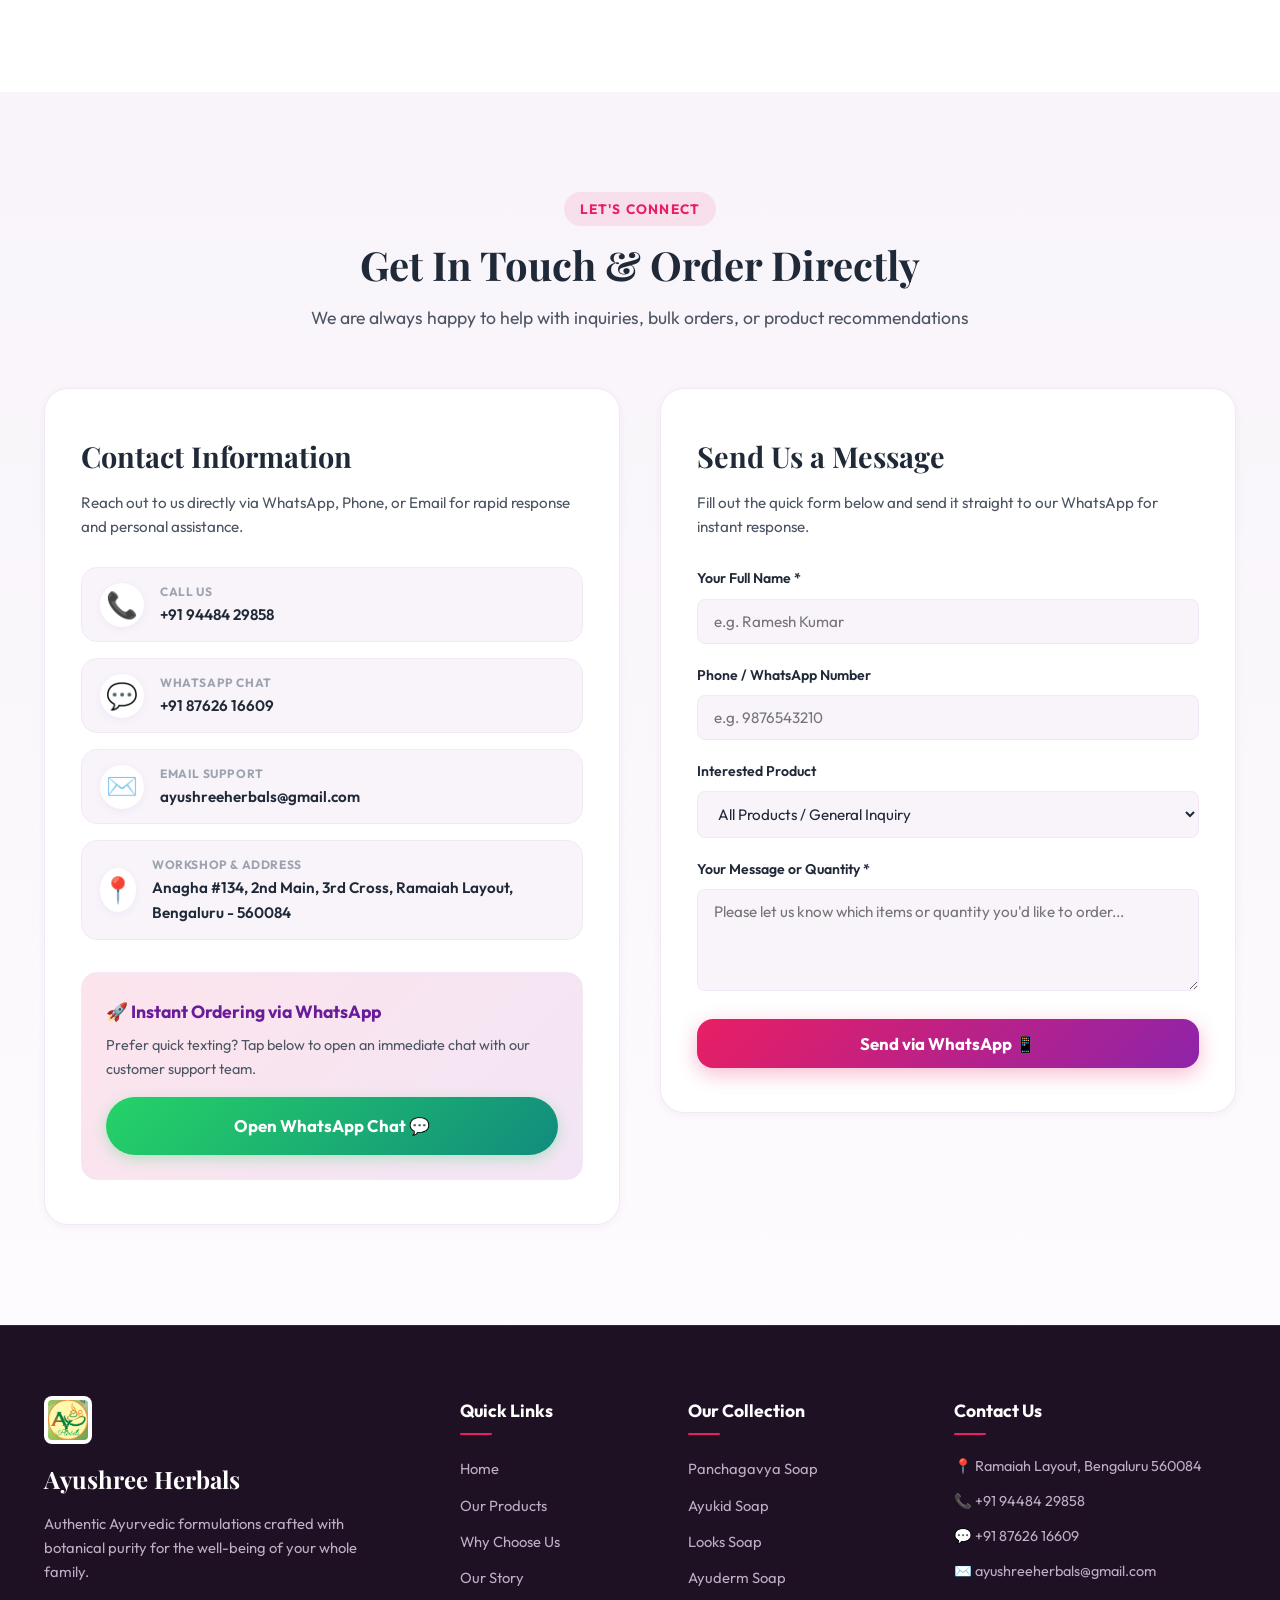
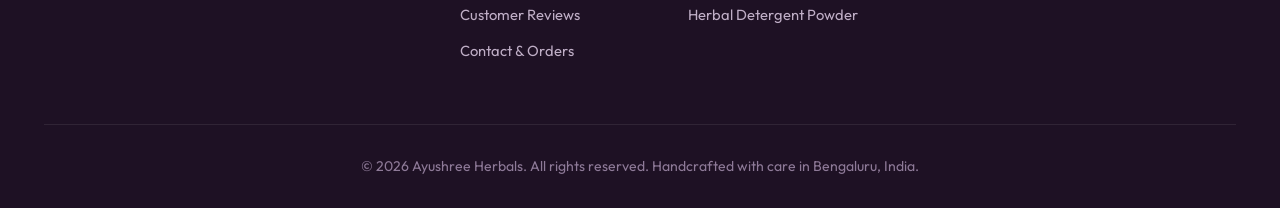
==== commit ed3e7637: "Enhance website design, mobile navigation, WhatsApp ordering, testimonials and SEO metadata" ====
--- a/index.html
+++ b/index.html
@@ -4,279 +4,589 @@
 <head>
     <meta charset="UTF-8">
     <meta name="viewport" content="width=device-width, initial-scale=1.0">
-    <title>Ayushree Herbals - Natural Herbal Products</title>
-    <meta name="description" content="Ayushree Herbals offers natural herbal products and herbal solutions. Shop our range of premium herbal products.">
-    <meta name="keywords" content="Ayushree Herbals, herbal products, natural products, herbal solution, ayurvedic products">
+    <title>Ayushree Herbals | 100% Natural Herbal Soaps & Products</title>
+    <meta name="description" content="Ayushree Herbals offers handcrafted natural herbal soaps and eco-friendly products. Formulated with authentic Ayurvedic ingredients for radiant, healthy skin.">
+    <meta name="keywords" content="Ayushree Herbals, Panchagavya Soap, Ayukid Soap, Ayuderm Soap, Looks Soap, Herbal Detergent, Natural Herbal Products, Ayurvedic Soap Bengaluru">
+    <meta name="author" content="Ayushree Herbals">
     <link rel="canonical" href="https://ayushreeherbals.com/">
+    
+    <!-- Favicons -->
+    <link rel="icon" type="image/png" href="favicon.png">
+    <link rel="apple-touch-icon" href="apple-touch-icon.png">
+    <meta name="theme-color" content="#8e24aa">
+    
+    <!-- Google Fonts -->
+    <link rel="preconnect" href="https://fonts.googleapis.com">
+    <link rel="preconnect" href="https://fonts.gstatic.com" crossorigin>
+    <link href="https://fonts.googleapis.com/css2?family=Outfit:wght@300;400;500;600;700;800&family=Playfair+Display:ital,wght@0,600;0,700;0,800;1,600&display=swap" rel="stylesheet">
+    
+    <!-- Stylesheet -->
     <link rel="stylesheet" href="styles.css">
+    
+    <!-- Open Graph / Facebook -->
+    <meta property="og:type" content="website">
+    <meta property="og:url" content="https://ayushreeherbals.com/">
+    <meta property="og:title" content="Ayushree Herbals | 100% Natural Herbal Soaps & Solutions">
+    <meta property="og:description" content="Discover pure herbal beauty and wellness. Handcrafted natural soaps made with Ayurvedic wisdom and botanical purity.">
+    <meta property="og:image" content="https://ayushreeherbals.com/images/logo.png">
+
+    <!-- Twitter -->
+    <meta property="twitter:card" content="summary_large_image">
+    <meta property="twitter:url" content="https://ayushreeherbals.com/">
+    <meta property="twitter:title" content="Ayushree Herbals | Pure Herbal Solutions">
+    <meta property="twitter:description" content="Handcrafted natural soaps made with Ayurvedic wisdom and botanical purity.">
+    <meta property="twitter:image" content="https://ayushreeherbals.com/images/logo.png">
+
+    <!-- Structured Data / JSON-LD for SEO -->
+    <script type="application/ld+json">
+    {
+      "@context": "https://schema.org",
+      "@type": "Organization",
+      "name": "Ayushree Herbals",
+      "url": "https://ayushreeherbals.com",
+      "logo": "https://ayushreeherbals.com/images/logo.png",
+      "description": "Authentic Ayurvedic & Natural Herbal Products for skincare and home care.",
+      "telephone": "+919448429858",
+      "email": "ayushreeherbals@gmail.com",
+      "address": {
+        "@type": "PostalAddress",
+        "streetAddress": "Anagha #134, 2nd Main, 3rd Cross, Ramaiah Layout",
+        "addressLocality": "Bengaluru",
+        "postalCode": "560084",
+        "addressCountry": "IN"
+      }
+    }
+    </script>
 </head>
 
 <body>
     <!-- Header -->
-    <header>
-        <nav class="navbar">
-            <div class="logo-text">
-                <h1>Ayushree Herbals</h1>
-                <p class="tagline">Herbal Solution</p>
-            </div>
-
-            <div class="logo-center">
+    <header id="site-header">
+        <nav class="navbar container">
+            <a href="#home" class="brand-link">
                 <img src="images/logo.png" alt="Ayushree Herbals Logo" class="header-logo">
-            </div>
-
-            <ul class="nav-links">
-                <li><a href="#home">Home</a></li>
-                <li><a href="#products">Products</a></li>
-                <li><a href="#about">About</a></li>
-                <li><a href="#contact">Contact</a></li>
+                <div class="logo-text">
+                    <h1>Ayushree Herbals</h1>
+                    <span class="tagline">Pure Ayurvedic Solutions</span>
+                </div>
+            </a>
+
+            <button class="mobile-menu-toggle" id="menuToggle" aria-label="Toggle navigation menu">
+                <span></span>
+                <span></span>
+                <span></span>
+            </button>
+
+            <ul class="nav-links" id="navLinks">
+                <li><a href="#home" class="nav-item">Home</a></li>
+                <li><a href="#products" class="nav-item">Products</a></li>
+                <li><a href="#benefits" class="nav-item">Why Us</a></li>
+                <li><a href="#about" class="nav-item">Our Story</a></li>
+                <li><a href="#testimonials" class="nav-item">Reviews</a></li>
+                <li><a href="#contact" class="nav-item">Contact</a></li>
+                <li><a href="https://wa.me/918762616609?text=Hello%20Ayushree%20Herbals,%20I%20would%20like%20to%20inquire%20about%20your%20products." target="_blank" rel="noopener noreferrer" class="nav-cta-btn">WhatsApp Us 💬</a></li>
             </ul>
         </nav>
     </header>
 
-    <!-- Hero Section -->
-    <section id="home" class="hero">
-        <div class="hero-content">
-            <h2>Discover the Power of Natural Herbal Products</h2>
-            <p>Carefully formulated with nature's finest ingredients and ancient Ayurvedic wisdom</p>
-            <a href="#products" class="cta-button">Explore Our Products</a>
-        </div>
-    </section>
-
-
-    <!-- Products Section -->
-    <section id="products" class="products">
-        <div class="container">
-            <h2 class="section-title">Our Premium Herbal Products</h2>
-            <p class="section-subtitle">Each product is carefully crafted with natural ingredients to nourish and
-                rejuvenate</p>
-
-            <div class="product-grid">
-                <!-- Product 1: Ayukid -->
-                <div class="product-card">
-                    <div class="product-image ayukid">
-                        <img src="images/ayukid.jpeg" alt="Ayukid Soap">
-                        <span class="product-badge">Kids Special</span>
-                    </div>
-                    <div class="product-info">
-                        <h3>Ayukid Soap</h3>
-                        <p class="product-description">Gentle and mild formula specially designed for children's
-                            delicate skin. Made with natural ingredients that are safe and nurturing.</p>
-                        <ul class="product-features">
-                            <li>✓ Tear-free formula</li>
-                            <li>✓ Hypoallergenic</li>
-                            <li>✓ Dermatologically tested</li>
-                            <li>✓ Pleasant fragrance</li>
-                        </ul>
-                        <button class="buy-button">Learn More</button>
-                    </div>
-                </div>
-
-                <!-- Product 2: Looks -->
-                <div class="product-card">
-                    <div class="product-image looks">
-                        <img src="images/looks.webp" alt="Looks Soap">
-                        <span class="product-badge">Beauty</span>
-                    </div>
-                    <div class="product-info">
-                        <h3>Looks Soap</h3>
-                        <p class="product-description">Premium beauty soap that enhances your natural glow. Enriched
-                            with essential oils and botanicals for radiant, healthy-looking skin.</p>
-                        <ul class="product-features">
-                            <li>✓ Brightening formula</li>
-                            <li>✓ Anti-aging properties</li>
-                            <li>✓ Deep cleansing</li>
-                            <li>✓ Luxurious lather</li>
-                        </ul>
-                        <button class="buy-button">Learn More</button>
-                    </div>
-                </div>
-
-                <!-- Product 3: Ayuderm -->
-                <div class="product-card">
-                    <div class="product-image ayuderm">
-                        <img src="images/ayuderm.jpeg" alt="Ayuderm Soap">
-                        <span class="product-badge">Therapeutic</span>
-                    </div>
-                    <div class="product-info">
-                        <h3>Ayuderm Soap</h3>
-                        <p class="product-description">Therapeutic soap designed for sensitive and problematic skin.
-                            Infused with Ayurvedic herbs to soothe and heal your skin naturally.</p>
-                        <ul class="product-features">
-                            <li>✓ Soothes irritation</li>
-                            <li>✓ Antibacterial properties</li>
-                            <li>✓ Moisturizing formula</li>
-                            <li>✓ 100% natural herbs</li>
-                        </ul>
-                        <button class="buy-button">Learn More</button>
-                    </div>
-                </div>
-
-                <!-- Product 4: Panchagavya Soap -->
-                <div class="product-card featured">
-                    <div class="product-image panchagavya">
-                        <img src="images/panchagavya.png" alt="Panchagavya Soap">
-                        <span class="product-badge bestseller">Bestseller</span>
-                    </div>
-                    <div class="product-info">
-                        <h3>Panchagavya Soap</h3>
-                        <p class="product-description">Traditional Ayurvedic soap made with the sacred five products of
-                            the cow. Experience ancient wisdom for healthy, glowing skin.</p>
-                        <ul class="product-features">
-                            <li>✓ Traditional Panchagavya formula</li>
-                            <li>✓ Rich in natural nutrients</li>
-                            <li>✓ Promotes skin health</li>
-                            <li>✓ 100% Ayurvedic</li>
-                        </ul>
-                        <button class="buy-button">Learn More</button>
-                    </div>
-                </div>
-
-                <!-- Product 5: Detergent Powder -->
-                <div class="product-card">
-                    <div class="product-image detergent">
-                        <img src="images/detergent.webp" alt="Herbal Detergent Powder">
-                        <span class="product-badge">Eco-Friendly</span>
-                    </div>
-                    <div class="product-info">
-                        <h3>Herbal Detergent Powder</h3>
-                        <p class="product-description">Natural detergent powder for your laundry needs. Powerful
-                            cleaning action with herbal ingredients that are gentle on fabrics and the environment.</p>
-                        <ul class="product-features">
-                            <li>✓ Plant-based ingredients</li>
-                            <li>✓ Tough on stains</li>
-                            <li>✓ Biodegradable formula</li>
-                            <li>✓ Fresh herbal fragrance</li>
-                        </ul>
-                        <button class="buy-button">Learn More</button>
-                    </div>
-                </div>
-            </div>
-        </div>
-    </section>
-
-    <!-- Benefits Section -->
-    <section class="benefits">
-        <div class="container">
-            <h2 class="section-title">Why Choose Ayushree Herbals?</h2>
-            <div class="benefits-grid">
-                <div class="benefit-card">
-                    <div class="benefit-icon">🌿</div>
-                    <h3>100% Natural</h3>
-                    <p>Made with pure, natural ingredients without harmful chemicals</p>
-                </div>
-                <div class="benefit-card">
-                    <div class="benefit-icon">✋</div>
-                    <h3>Quality Crafted</h3>
-                    <p>Each product is carefully made with attention to detail</p>
-                </div>
-                <div class="benefit-card">
-                    <div class="benefit-icon">🧪</div>
-                    <h3>Tested & Safe</h3>
-                    <p>Dermatologically tested and approved for all skin types</p>
-                </div>
-                <div class="benefit-card">
-                    <div class="benefit-icon">♻️</div>
-                    <h3>Eco-Friendly</h3>
-                    <p>Sustainable packaging and environmentally conscious production</p>
-                </div>
-            </div>
-        </div>
-    </section>
-
-    <!-- About Section -->
-    <section id="about" class="about">
-        <div class="container">
-            <h2 class="section-title">Our Story</h2>
-            <p class="about-text">
-                At Ayushree Herbals, we believe in the power of nature to heal and beautify. Our journey began with a
-                simple mission:
-                to create premium quality herbal products that are safe, effective, and environmentally friendly. Each
-                of our products
-                is crafted with carefully selected natural ingredients, combining traditional Ayurvedic wisdom with
-                modern science.
-            </p>
-            <p class="about-text">
-                From gentle care for your child with Ayukid, radiant beauty with Looks, therapeutic healing with
-                Ayuderm,
-                traditional Panchagavya soap, to eco-friendly detergent powder - we have the perfect natural solution
-                for all your needs.
-            </p>
-        </div>
-    </section>
-
-    <!-- Contact Section -->
-    <section id="contact" class="contact">
-        <div class="container">
-            <h2 class="section-title">Get In Touch</h2>
-            <div class="contact-content">
-                <div class="contact-info">
-                    <h3>Contact Information</h3>
-                    <p>📧 Email: ayushreeherbals@gmail.com</p>
-                    <p>📱 Phone: 9448429858</p>
-                    <p>📍 Address: Anagha 134# 2nd Main 3rd Cross Ramiah Layout Bengaluru 560084</p>
-                </div>
-                <div class="contact-form">
-                    <form id="contactForm">
-                        <input type="text" id="name" placeholder="Your Name" required>
-                        <input type="email" id="email" placeholder="Your Email" required>
-                        <textarea id="message" placeholder="Your Message" rows="5" required></textarea>
-                        <button type="submit" class="submit-button">Send via WhatsApp</button>
-                    </form>
-                </div>
-            </div>
-        </div>
-    </section>
+    <main>
+        <!-- Hero Section -->
+        <section id="home" class="hero">
+            <div class="hero-decor decor-1"></div>
+            <div class="hero-decor decor-2"></div>
+            <div class="container hero-container">
+                <div class="hero-content">
+                    <div class="hero-badge">🌿 100% Pure & Ayurvedic Formulations</div>
+                    <h2>Revitalize Your Skin with the Purity of Nature</h2>
+                    <p>Handcrafted herbal soaps and eco-friendly home care, lovingly formulated with sacred botanical extracts and time-tested Ayurvedic wisdom.</p>
+                    <div class="hero-actions">
+                        <a href="#products" class="cta-button primary-btn">Explore Collection ✨</a>
+                        <a href="https://wa.me/918762616609?text=Hello%20Ayushree%20Herbals,%20I%20would%20like%20to%20place%20an%20order." target="_blank" rel="noopener noreferrer" class="cta-button secondary-btn">Order on WhatsApp 📱</a>
+                    </div>
+
+                    <div class="trust-highlights">
+                        <div class="highlight-item">
+                            <span class="highlight-icon">✨</span>
+                            <span class="highlight-text">Chemical & Paraben Free</span>
+                        </div>
+                        <div class="highlight-item">
+                            <span class="highlight-icon">🧴</span>
+                            <span class="highlight-text">Dermatologically Safe</span>
+                        </div>
+                        <div class="highlight-item">
+                            <span class="highlight-icon">🇮🇳</span>
+                            <span class="highlight-text">Authentic Ayurvedic Recipes</span>
+                        </div>
+                    </div>
+                </div>
+            </div>
+        </section>
+
+        <!-- Products Section -->
+        <section id="products" class="products">
+            <div class="container">
+                <div class="section-header">
+                    <span class="section-tag">Handcrafted Wellness</span>
+                    <h2 class="section-title">Our Premium Herbal Products</h2>
+                    <p class="section-subtitle">Every bar is meticulously crafted with natural herbal botanicals to nourish, protect, and revitalize</p>
+                </div>
+
+                <div class="product-grid">
+                    <!-- Product 1: Panchagavya Soap -->
+                    <div class="product-card featured">
+                        <div class="product-image panchagavya">
+                            <img src="images/panchagavya.png" alt="Panchagavya Soap - Traditional Ayurvedic Soap" loading="lazy">
+                            <span class="product-badge bestseller">⭐ Bestseller</span>
+                        </div>
+                        <div class="product-info">
+                            <span class="product-category">Sacred Ayurvedic Formula</span>
+                            <h3>Panchagavya Soap</h3>
+                            <p class="product-description">Traditional Ayurvedic soap crafted with the sacred five ingredients of indigenous cows. Renowned for detoxifying, skin-toning, and deep nourishing benefits.</p>
+                            <ul class="product-features">
+                                <li><span>✓</span> Authentic Panchagavya blend</li>
+                                <li><span>✓</span> Deeply purifying & anti-bacterial</li>
+                                <li><span>✓</span> Restores natural skin glow</li>
+                                <li><span>✓</span> Suitable for daily spiritual bath</li>
+                            </ul>
+                            <div class="product-footer">
+                                <a href="https://wa.me/918762616609?text=Hi%20Ayushree%20Herbals,%20I%20am%20interested%20in%20ordering%20the%20Panchagavya%20Soap.%20Please%20share%20price%20and%20details." target="_blank" rel="noopener noreferrer" class="buy-button">
+                                    Order on WhatsApp 💬
+                                </a>
+                            </div>
+                        </div>
+                    </div>
+
+                    <!-- Product 2: Ayukid Soap -->
+                    <div class="product-card">
+                        <div class="product-image ayukid">
+                            <img src="images/ayukid.jpeg" alt="Ayukid Soap - Kids Special Gentle Formula" loading="lazy">
+                            <span class="product-badge kids">👶 Kids Special</span>
+                        </div>
+                        <div class="product-info">
+                            <span class="product-category">Gentle Baby & Child Care</span>
+                            <h3>Ayukid Soap</h3>
+                            <p class="product-description">Ultra-mild and nourishing herbal formulation specially designed for children's soft and sensitive skin. Pure, safe, and tear-free daily care.</p>
+                            <ul class="product-features">
+                                <li><span>✓</span> Tear-free & ultra-gentle formula</li>
+                                <li><span>✓</span> Hypoallergenic natural botanicals</li>
+                                <li><span>✓</span> Dermatologically tested & safe</li>
+                                <li><span>✓</span> Soft, pleasant natural aroma</li>
+                            </ul>
+                            <div class="product-footer">
+                                <a href="https://wa.me/918762616609?text=Hi%20Ayushree%20Herbals,%20I%20am%20interested%20in%20ordering%20the%20Ayukid%20Soap.%20Please%20share%20price%20and%20details." target="_blank" rel="noopener noreferrer" class="buy-button">
+                                    Order on WhatsApp 💬
+                                </a>
+                            </div>
+                        </div>
+                    </div>
+
+                    <!-- Product 3: Looks Soap -->
+                    <div class="product-card">
+                        <div class="product-image looks">
+                            <img src="images/looks.webp" alt="Looks Soap - Glow & Beauty" loading="lazy">
+                            <span class="product-badge beauty">✨ Beauty & Glow</span>
+                        </div>
+                        <div class="product-info">
+                            <span class="product-category">Radiance & Complexion</span>
+                            <h3>Looks Soap</h3>
+                            <p class="product-description">Premium beauty soap that naturally enhances skin brightness and texture. Enriched with rare herbal oils for a glowing, youthfully vibrant look.</p>
+                            <ul class="product-features">
+                                <li><span>✓</span> Natural skin brightening & tone</li>
+                                <li><span>✓</span> Antioxidant & anti-aging herbs</li>
+                                <li><span>✓</span> Deep pore cleansing action</li>
+                                <li><span>✓</span> Silky, creamy luxurious lather</li>
+                            </ul>
+                            <div class="product-footer">
+                                <a href="https://wa.me/918762616609?text=Hi%20Ayushree%20Herbals,%20I%20am%20interested%20in%20ordering%20the%20Looks%20Soap.%20Please%20share%20price%20and%20details." target="_blank" rel="noopener noreferrer" class="buy-button">
+                                    Order on WhatsApp 💬
+                                </a>
+                            </div>
+                        </div>
+                    </div>
+
+                    <!-- Product 4: Ayuderm Soap -->
+                    <div class="product-card">
+                        <div class="product-image ayuderm">
+                            <img src="images/ayuderm.jpeg" alt="Ayuderm Soap - Therapeutic Skin Care" loading="lazy">
+                            <span class="product-badge therapeutic">🌿 Therapeutic</span>
+                        </div>
+                        <div class="product-info">
+                            <span class="product-category">Targeted Skin Therapy</span>
+                            <h3>Ayuderm Soap</h3>
+                            <p class="product-description">Therapeutic Ayurvedic soap formulated to calm sensitive, allergy-prone, and troubled skin. Calms itching, redness, and strengthens skin defense.</p>
+                            <ul class="product-features">
+                                <li><span>✓</span> Calms rashes, itchiness & dryness</li>
+                                <li><span>✓</span> Natural antimicrobial barrier</li>
+                                <li><span>✓</span> Deeply hydrating moisture lock</li>
+                                <li><span>✓</span> 100% active Ayurvedic herbs</li>
+                            </ul>
+                            <div class="product-footer">
+                                <a href="https://wa.me/918762616609?text=Hi%20Ayushree%20Herbals,%20I%20am%20interested%20in%20ordering%20the%20Ayuderm%20Soap.%20Please%20share%20price%20and%20details." target="_blank" rel="noopener noreferrer" class="buy-button">
+                                    Order on WhatsApp 💬
+                                </a>
+                            </div>
+                        </div>
+                    </div>
+
+                    <!-- Product 5: Herbal Detergent Powder -->
+                    <div class="product-card">
+                        <div class="product-image detergent">
+                            <img src="images/detergent.webp" alt="Herbal Detergent Powder - Eco Friendly" loading="lazy">
+                            <span class="product-badge eco">🌱 Eco-Friendly</span>
+                        </div>
+                        <div class="product-info">
+                            <span class="product-category">Natural Fabric Care</span>
+                            <h3>Herbal Detergent Powder</h3>
+                            <p class="product-description">High-performance plant-based laundry detergent. Delivers powerful stain removal while remaining gentle on hands, soft on fabrics, and safe for nature.</p>
+                            <ul class="product-features">
+                                <li><span>✓</span> Plant-derived cleaning surfactants</li>
+                                <li><span>✓</span> Tough on stubborn dirt & stains</li>
+                                <li><span>✓</span> 100% biodegradable & gentle</li>
+                                <li><span>✓</span> Uplifting natural herbal fragrance</li>
+                            </ul>
+                            <div class="product-footer">
+                                <a href="https://wa.me/918762616609?text=Hi%20Ayushree%20Herbals,%20I%20am%20interested%20in%20ordering%20the%20Herbal%20Detergent%20Powder.%20Please%20share%20price%20and%20details." target="_blank" rel="noopener noreferrer" class="buy-button">
+                                    Order on WhatsApp 💬
+                                </a>
+                            </div>
+                        </div>
+                    </div>
+                </div>
+            </div>
+        </section>
+
+        <!-- Benefits / Why Choose Us Section -->
+        <section id="benefits" class="benefits">
+            <div class="container">
+                <div class="section-header">
+                    <span class="section-tag">Pure Botanical Goodness</span>
+                    <h2 class="section-title">Why Choose Ayushree Herbals?</h2>
+                    <p class="section-subtitle">We merge centuries-old Ayurvedic secrets with strict ethical quality standards</p>
+                </div>
+
+                <div class="benefits-grid">
+                    <div class="benefit-card">
+                        <div class="benefit-icon-wrapper">
+                            <span class="benefit-icon">🌿</span>
+                        </div>
+                        <h3>100% Herbal Botanicals</h3>
+                        <p>Crafted exclusively with natural botanical extracts, nourishing plant oils, and zero synthetic fillers or harsh sulfating agents.</p>
+                    </div>
+
+                    <div class="benefit-card">
+                        <div class="benefit-icon-wrapper">
+                            <span class="benefit-icon">✨</span>
+                        </div>
+                        <h3>Traditional Craftsmanship</h3>
+                        <p>Small-batch production ensures the highest potency of essential herbs, preserving their raw therapeutic and healing powers.</p>
+                    </div>
+
+                    <div class="benefit-card">
+                        <div class="benefit-icon-wrapper">
+                            <span class="benefit-icon">🛡️</span>
+                        </div>
+                        <h3>Tested & Family Safe</h3>
+                        <p>Carefully formulated and dermatologically tested to ensure supreme safety for kids, adults, and sensitive skin types alike.</p>
+                    </div>
+
+                    <div class="benefit-card">
+                        <div class="benefit-icon-wrapper">
+                            <span class="benefit-icon">🌍</span>
+                        </div>
+                        <h3>Eco-Friendly & Sustainable</h3>
+                        <p>Committed to Mother Earth with non-toxic, biodegradable ingredients and responsible packaging that respects nature.</p>
+                    </div>
+                </div>
+            </div>
+        </section>
+
+        <!-- About Story Section -->
+        <section id="about" class="about">
+            <div class="container about-container">
+                <div class="about-card">
+                    <div class="about-content">
+                        <span class="section-tag light-tag">Our Heritage & Mission</span>
+                        <h2 class="section-title light-title">The Story Behind Ayushree Herbals</h2>
+                        <p class="about-lead">
+                            Ayushree Herbals was founded with a singular, heartfelt vision: to reconnect modern skincare with the pure, time-tested healing wisdom of nature.
+                        </p>
+                        <p class="about-text">
+                            In an era dominated by synthetic additives and harsh chemicals, we wanted to create daily essentials that nurture your skin naturally. Every product in our collection—from our soothing <strong>Ayukid</strong> soap for little ones, radiant <strong>Looks</strong> beauty bar, therapeutic <strong>Ayuderm</strong> relief, authentic <strong>Panchagavya</strong> formulation, to our biodegradable <strong>Herbal Detergent</strong>—is made with unconditional passion for purity.
+                        </p>
+                        <p class="about-text">
+                            Based in Bengaluru, we take pride in delivering trusted, quality herbal solutions that nourish your family with safety and love.
+                        </p>
+                        <div class="about-badges">
+                            <div class="about-badge-item">
+                                <strong>Authentic</strong>
+                                <span>Ayurvedic Wisdom</span>
+                            </div>
+                            <div class="about-badge-item">
+                                <strong>Small Batch</strong>
+                                <span>High Potency</span>
+                            </div>
+                            <div class="about-badge-item">
+                                <strong>Bengaluru</strong>
+                                <span>Handcrafted in India</span>
+                            </div>
+                        </div>
+                    </div>
+                </div>
+            </div>
+        </section>
+
+        <!-- Testimonials Section -->
+        <section id="testimonials" class="testimonials">
+            <div class="container">
+                <div class="section-header">
+                    <span class="section-tag">Customer Love</span>
+                    <h2 class="section-title">What Our Customers Say</h2>
+                    <p class="section-subtitle">Real experiences from families across Bengaluru and beyond</p>
+                </div>
+
+                <div class="testimonials-grid">
+                    <div class="testimonial-card">
+                        <div class="testimonial-rating">⭐⭐⭐⭐⭐</div>
+                        <p class="testimonial-text">"Panchagavya soap is simply unmatched! It leaves the skin feeling clean, rejuvenated, and moisturized without that dry stretchy feeling. Our entire family has made the switch."</p>
+                        <div class="testimonial-author">
+                            <strong>— Ramesh K.</strong>
+                            <span>Bengaluru, Verified Buyer</span>
+                        </div>
+                    </div>
+
+                    <div class="testimonial-card">
+                        <div class="testimonial-rating">⭐⭐⭐⭐⭐</div>
+                        <p class="testimonial-text">"Ayukid soap is the best thing I discovered for my 4-year-old child. It is so gentle, has a lovely soothing scent, and doesn't cause any eye stinging or skin irritation."</p>
+                        <div class="testimonial-author">
+                            <strong>— Deepa S.</strong>
+                            <span>Bengaluru, Verified Buyer</span>
+                        </div>
+                    </div>
+
+                    <div class="testimonial-card">
+                        <div class="testimonial-rating">⭐⭐⭐⭐⭐</div>
+                        <p class="testimonial-text">"Ayuderm worked wonders for my sensitive skin and seasonal redness. Within a week of regular use, the irritation subsided completely. Truly 100% natural!"</p>
+                        <div class="testimonial-author">
+                            <strong>— Venkatesh M.</strong>
+                            <span>Mysuru, Verified Buyer</span>
+                        </div>
+                    </div>
+                </div>
+            </div>
+        </section>
+
+        <!-- Contact & Order Section -->
+        <section id="contact" class="contact">
+            <div class="container">
+                <div class="section-header">
+                    <span class="section-tag">Let's Connect</span>
+                    <h2 class="section-title">Get In Touch & Order Directly</h2>
+                    <p class="section-subtitle">We are always happy to help with inquiries, bulk orders, or product recommendations</p>
+                </div>
+
+                <div class="contact-content">
+                    <div class="contact-info">
+                        <h3>Contact Information</h3>
+                        <p class="contact-intro">Reach out to us directly via WhatsApp, Phone, or Email for rapid response and personal assistance.</p>
+                        
+                        <div class="info-list">
+                            <a href="tel:9448429858" class="info-item">
+                                <div class="info-icon">📞</div>
+                                <div class="info-text">
+                                    <span class="info-label">Call Us</span>
+                                    <span class="info-val">+91 94484 29858</span>
+                                </div>
+                            </a>
+
+                            <a href="https://wa.me/918762616609" target="_blank" rel="noopener noreferrer" class="info-item">
+                                <div class="info-icon">💬</div>
+                                <div class="info-text">
+                                    <span class="info-label">WhatsApp Chat</span>
+                                    <span class="info-val">+91 87626 16609</span>
+                                </div>
+                            </a>
+
+                            <a href="mailto:ayushreeherbals@gmail.com" class="info-item">
+                                <div class="info-icon">✉️</div>
+                                <div class="info-text">
+                                    <span class="info-label">Email Support</span>
+                                    <span class="info-val">ayushreeherbals@gmail.com</span>
+                                </div>
+                            </a>
+
+                            <div class="info-item location-item">
+                                <div class="info-icon">📍</div>
+                                <div class="info-text">
+                                    <span class="info-label">Workshop & Address</span>
+                                    <span class="info-val">Anagha #134, 2nd Main, 3rd Cross, Ramaiah Layout, Bengaluru - 560084</span>
+                                </div>
+                            </div>
+                        </div>
+
+                        <div class="quick-order-card">
+                            <h4>🚀 Instant Ordering via WhatsApp</h4>
+                            <p>Prefer quick texting? Tap below to open an immediate chat with our customer support team.</p>
+                            <a href="https://wa.me/918762616609?text=Hello%20Ayushree%20Herbals,%20I%20would%20like%20to%20order%20products." target="_blank" rel="noopener noreferrer" class="cta-button full-btn">
+                                Open WhatsApp Chat 💬
+                            </a>
+                        </div>
+                    </div>
+
+                    <div class="contact-form-container">
+                        <h3>Send Us a Message</h3>
+                        <p class="form-subtext">Fill out the quick form below and send it straight to our WhatsApp for instant response.</p>
+                        <form id="contactForm" class="contact-form">
+                            <div class="form-group">
+                                <label for="name">Your Full Name *</label>
+                                <input type="text" id="name" placeholder="e.g. Ramesh Kumar" required>
+                            </div>
+
+                            <div class="form-group">
+                                <label for="phone">Phone / WhatsApp Number</label>
+                                <input type="tel" id="phone" placeholder="e.g. 9876543210">
+                            </div>
+
+                            <div class="form-group">
+                                <label for="productSelect">Interested Product</label>
+                                <select id="productSelect">
+                                    <option value="All Products / General Inquiry">All Products / General Inquiry</option>
+                                    <option value="Panchagavya Soap">Panchagavya Soap (Bestseller)</option>
+                                    <option value="Ayukid Soap">Ayukid Soap (Kids Special)</option>
+                                    <option value="Looks Soap">Looks Soap (Beauty & Glow)</option>
+                                    <option value="Ayuderm Soap">Ayuderm Soap (Therapeutic Care)</option>
+                                    <option value="Herbal Detergent Powder">Herbal Detergent Powder</option>
+                                    <option value="Bulk / Distributor Order">Bulk / Distributor Order</option>
+                                </select>
+                            </div>
+
+                            <div class="form-group">
+                                <label for="message">Your Message or Quantity *</label>
+                                <textarea id="message" placeholder="Please let us know which items or quantity you'd like to order..." rows="4" required></textarea>
+                            </div>
+
+                            <button type="submit" class="submit-button">
+                                <span>Send via WhatsApp 📱</span>
+                            </button>
+                        </form>
+                    </div>
+                </div>
+            </div>
+        </section>
+    </main>
+
+    <!-- Floating WhatsApp Action -->
+    <aside class="floating-whatsapp" aria-label="WhatsApp Quick Contact">
+        <a href="https://wa.me/918762616609?text=Hello%20Ayushree%20Herbals,%20I%20would%20like%20to%20know%20more%20about%20your%20herbal%20products." target="_blank" rel="noopener noreferrer" class="whatsapp-btn" title="Chat on WhatsApp">
+            <svg viewBox="0 0 32 32" class="wa-icon" fill="currentColor">
+                <path d="M16 0.5C7.4 0.5 0.5 7.4 0.5 16c0 2.8 0.7 5.4 2 7.7L0.6 31.4l7.9-2.1c2.2 1.2 4.7 1.8 7.5 1.8 8.6 0 15.5-6.9 15.5-15.5S24.6 0.5 16 0.5zm0 28.3c-2.4 0-4.6-0.6-6.6-1.8l-0.5-0.3-4.9 1.3 1.3-4.8-0.3-0.5c-1.3-2-2-4.4-2-6.8 0-7.3 5.9-13.2 13.2-13.2 7.3 0 13.2 5.9 13.2 13.2 0 7.3-6 13.1-13.4 13.1zm7.2-9.9c-0.4-0.2-2.3-1.1-2.7-1.3s-0.6-0.2-0.9 0.2c-0.3 0.4-1.1 1.3-1.3 1.6s-0.5 0.3-0.9 0.1c-0.4-0.2-1.7-0.6-3.3-2-1.2-1.1-2-2.4-2.3-2.8s0-0.6 0.2-0.8c0.2-0.2 0.4-0.5 0.6-0.7s0.3-0.4 0.4-0.7c0.1-0.3 0.1-0.5 0-0.7s-0.9-2.2-1.2-3c-0.3-0.8-0.6-0.7-0.9-0.7h-0.8c-0.3 0-0.7 0.1-1.1 0.5s-1.5 1.5-1.5 3.6c0 2.1 1.5 4.2 1.7 4.5s3 4.6 7.3 6.4c1 0.4 1.8 0.7 2.4 0.9 1 0.3 2 0.3 2.7 0.2 0.8-0.1 2.3-0.9 2.6-1.8s0.3-1.7 0.2-1.8c-0.1-0.1-0.4-0.2-0.8-0.4z"/>
+            </svg>
+            <span class="whatsapp-text">Chat with us</span>
+        </a>
+    </aside>
 
     <!-- Footer -->
     <footer>
-        <div class="container">
-            <p>&copy; 2025 Ayushree Herbals. All rights reserved.</p>
-            <p>Crafted with care for your skin</p>
+        <div class="container footer-container">
+            <div class="footer-top">
+                <div class="footer-brand">
+                    <img src="images/logo.png" alt="Ayushree Herbals Logo" class="footer-logo">
+                    <h3>Ayushree Herbals</h3>
+                    <p>Authentic Ayurvedic formulations crafted with botanical purity for the well-being of your whole family.</p>
+                </div>
+
+                <div class="footer-links-col">
+                    <h4>Quick Links</h4>
+                    <ul>
+                        <li><a href="#home">Home</a></li>
+                        <li><a href="#products">Our Products</a></li>
+                        <li><a href="#benefits">Why Choose Us</a></li>
+                        <li><a href="#about">Our Story</a></li>
+                        <li><a href="#testimonials">Customer Reviews</a></li>
+                        <li><a href="#contact">Contact & Orders</a></li>
+                    </ul>
+                </div>
+
+                <div class="footer-links-col">
+                    <h4>Our Collection</h4>
+                    <ul>
+                        <li><a href="#products">Panchagavya Soap</a></li>
+                        <li><a href="#products">Ayukid Soap</a></li>
+                        <li><a href="#products">Looks Soap</a></li>
+                        <li><a href="#products">Ayuderm Soap</a></li>
+                        <li><a href="#products">Herbal Detergent Powder</a></li>
+                    </ul>
+                </div>
+
+                <div class="footer-links-col">
+                    <h4>Contact Us</h4>
+                    <p>📍 Ramaiah Layout, Bengaluru 560084</p>
+                    <p>📞 +91 94484 29858</p>
+                    <p>💬 +91 87626 16609</p>
+                    <p>✉️ ayushreeherbals@gmail.com</p>
+                </div>
+            </div>
+
+            <div class="footer-bottom">
+                <p>&copy; 2026 Ayushree Herbals. All rights reserved. Handcrafted with care in Bengaluru, India.</p>
+            </div>
         </div>
     </footer>
 
+    <!-- Interactive JavaScript -->
     <script>
-        // Learn More Button Handler
-        document.addEventListener('DOMContentLoaded', function() {
-            const learnMoreButtons = document.querySelectorAll('.buy-button');
-
-            learnMoreButtons.forEach(button => {
-                button.addEventListener('click', function() {
-                    // Scroll to contact section
-                    document.getElementById('contact').scrollIntoView({
-                        behavior: 'smooth'
-                    });
+        // Mobile Navigation Toggle
+        const menuToggle = document.getElementById('menuToggle');
+        const navLinks = document.getElementById('navLinks');
+
+        if (menuToggle && navLinks) {
+            menuToggle.addEventListener('click', () => {
+                navLinks.classList.toggle('open');
+                menuToggle.classList.toggle('active');
+            });
+
+            // Close menu when clicking nav item
+            document.querySelectorAll('.nav-item').forEach(link => {
+                link.addEventListener('click', () => {
+                    navLinks.classList.remove('open');
+                    menuToggle.classList.remove('active');
                 });
             });
+        }
+
+        // Header Background Shadow on Scroll
+        window.addEventListener('scroll', () => {
+            const header = document.getElementById('site-header');
+            if (window.scrollY > 40) {
+                header.classList.add('scrolled');
+            } else {
+                header.classList.remove('scrolled');
+            }
         });
 
-        // WhatsApp Form Handler
-        document.getElementById('contactForm').addEventListener('submit', function(e) {
-            e.preventDefault();
-
-            // Get form values
-            const name = document.getElementById('name').value;
-            const email = document.getElementById('email').value;
-            const message = document.getElementById('message').value;
-
-            // Format the WhatsApp message
-            const whatsappMessage = `*New Contact Form Message*%0A%0A` +
+        // WhatsApp Contact Form Handler
+        const contactForm = document.getElementById('contactForm');
+        if (contactForm) {
+            contactForm.addEventListener('submit', function (e) {
+                e.preventDefault();
+
+                const name = document.getElementById('name').value.trim();
+                const phone = document.getElementById('phone').value.trim();
+                const product = document.getElementById('productSelect').value;
+                const message = document.getElementById('message').value.trim();
+
+                let formattedMsg = `*🌿 New Ayushree Herbals Website Inquiry*%0A%0A` +
                                    `*Name:* ${encodeURIComponent(name)}%0A` +
-                                   `*Email:* ${encodeURIComponent(email)}%0A` +
-                                   `*Message:* ${encodeURIComponent(message)}`;
-
-            // WhatsApp number (Indian format: 91 + 10 digit number)
-            const phoneNumber = '918762616609';
-
-            // Create WhatsApp URL
-            const whatsappURL = `https://wa.me/${phoneNumber}?text=${whatsappMessage}`;
-
-            // Open WhatsApp
-            window.location.href = whatsappURL;
-
-            // Reset form
-            this.reset();
-        });
+                                   (phone ? `*Phone:* ${encodeURIComponent(phone)}%0A` : '') +
+                                   `*Product:* ${encodeURIComponent(product)}%0A` +
+                                   `*Message / Requirement:* ${encodeURIComponent(message)}%0A%0A` +
+                                   `_Sent from website: ayushreeherbals.com_`;
+
+                const whatsappNumber = '918762616609';
+                const whatsappUrl = `https://wa.me/${whatsappNumber}?text=${formattedMsg}`;
+
+                window.open(whatsappUrl, '_blank');
+            });
+        }
     </script>
 </body>
 
--- a/styles.css
+++ b/styles.css
@@ -1,558 +1,1114 @@
-/* Reset and Base Styles */
-* {
+/* ==========================================================================
+   Ayushree Herbals - Modern Responsive Stylesheet
+   ========================================================================== */
+
+:root {
+    --primary: #8e24aa;
+    --primary-dark: #6a1b9a;
+    --primary-light: #ba68c8;
+    --secondary: #e91e63;
+    --secondary-dark: #c2185b;
+    --secondary-light: #ff6090;
+    --accent: #00897b;
+    --accent-gold: #f59e0b;
+    --text-dark: #1f2937;
+    --text-body: #4b5563;
+    --text-light: #9ca3af;
+    --bg-page: #fdfbfd;
+    --bg-card: #ffffff;
+    --bg-soft: #f8f4fa;
+    --border-color: #f3e8f8;
+    --radius-sm: 8px;
+    --radius-md: 16px;
+    --radius-lg: 24px;
+    --radius-full: 9999px;
+    --shadow-sm: 0 2px 8px rgba(142, 36, 170, 0.06);
+    --shadow-md: 0 8px 24px rgba(142, 36, 170, 0.1);
+    --shadow-lg: 0 16px 40px rgba(142, 36, 170, 0.16);
+    --shadow-hover: 0 20px 48px rgba(142, 36, 170, 0.22);
+    --transition: all 0.3s cubic-bezier(0.4, 0, 0.2, 1);
+    --font-heading: 'Playfair Display', Georgia, serif;
+    --font-body: 'Outfit', -apple-system, BlinkMacSystemFont, 'Segoe UI', Roboto, sans-serif;
+}
+
+/* Reset & Base Setup */
+*, *::before, *::after {
     margin: 0;
     padding: 0;
     box-sizing: border-box;
 }
 
+html {
+    scroll-behavior: smooth;
+    font-size: 16px;
+}
+
 body {
-    font-family: 'Segoe UI', Tahoma, Geneva, Verdana, sans-serif;
-    line-height: 1.6;
-    color: #333;
+    font-family: var(--font-body);
+    line-height: 1.65;
+    color: var(--text-body);
+    background-color: var(--bg-page);
+    background-image: 
+        radial-gradient(at 0% 0%, rgba(233, 30, 99, 0.04) 0px, transparent 50%),
+        radial-gradient(at 100% 100%, rgba(142, 36, 170, 0.05) 0px, transparent 50%);
+    background-attachment: fixed;
     overflow-x: hidden;
-    background: linear-gradient(135deg, #fce4ec 0%, #e1f5fe 50%, #f3e5f5 100%);
-    background-attachment: fixed;
+    -webkit-font-smoothing: antialiased;
+}
+
+img {
+    max-width: 100%;
+    height: auto;
+    display: block;
+}
+
+a {
+    text-decoration: none;
+    color: inherit;
+    transition: var(--transition);
+}
+
+ul {
+    list-style: none;
 }
 
 .container {
-    max-width: 1400px;
+    max-width: 1240px;
     margin: 0 auto;
-    padding: 0 20px;
-}
-
-/* Header & Navigation */
-header {
-    background: linear-gradient(135deg, #e91e63 0%, #9c27b0 50%, #3f51b5 100%);
-    color: white;
-    padding: 0.8rem 0;
+    padding: 0 24px;
+}
+
+/* ==========================================================================
+   Header & Navigation
+   ========================================================================== */
+#site-header {
+    background: rgba(255, 255, 255, 0.95);
+    backdrop-filter: blur(12px);
+    -webkit-backdrop-filter: blur(12px);
     position: sticky;
     top: 0;
-    z-index: 100;
-    box-shadow: 0 4px 20px rgba(233, 30, 99, 0.4);
+    z-index: 1000;
+    border-bottom: 1px solid var(--border-color);
+    transition: var(--transition);
+}
+
+#site-header.scrolled {
+    background: rgba(255, 255, 255, 0.98);
+    box-shadow: var(--shadow-md);
 }
 
 .navbar {
     display: flex;
     justify-content: space-between;
     align-items: center;
-    max-width: 1400px;
-    margin: 0 auto;
-    padding: 0 20px;
-}
-
-.logo-text {
-    display: flex;
-    flex-direction: column;
-    flex: 1;
-}
-
-.logo-center {
-    display: flex;
-    justify-content: center;
-    align-items: center;
-    flex: 1;
+    padding: 0.9rem 24px;
+}
+
+.brand-link {
+    display: flex;
+    align-items: center;
+    gap: 12px;
 }
 
 .header-logo {
-    max-height: 60px;
+    height: 52px;
     width: auto;
     object-fit: contain;
+    border-radius: var(--radius-sm);
 }
 
 .logo-text h1 {
-    font-size: 2.2rem;
-    font-weight: bold;
-    margin-bottom: -5px;
-    text-shadow: 2px 2px 4px rgba(0,0,0,0.2);
-}
-
-.tagline {
-    font-size: 0.9rem;
-    opacity: 0.95;
-    font-style: italic;
-    letter-spacing: 0.5px;
+    font-family: var(--font-heading);
+    font-size: 1.65rem;
+    font-weight: 700;
+    color: var(--primary-dark);
+    letter-spacing: -0.5px;
+    line-height: 1.15;
+}
+
+.logo-text .tagline {
+    font-size: 0.8rem;
+    font-weight: 500;
+    color: var(--secondary);
+    letter-spacing: 0.8px;
+    text-transform: uppercase;
 }
 
 .nav-links {
     display: flex;
-    list-style: none;
-    gap: 2.5rem;
-    flex: 1;
-    justify-content: flex-end;
-}
-
-.nav-links a {
-    color: white;
-    text-decoration: none;
+    align-items: center;
+    gap: 1.8rem;
+}
+
+.nav-item {
+    font-size: 0.95rem;
     font-weight: 600;
-    font-size: 1.05rem;
-    transition: all 0.3s;
+    color: var(--text-dark);
     position: relative;
-}
-
-.nav-links a:after {
+    padding: 6px 0;
+}
+
+.nav-item::after {
     content: '';
     position: absolute;
+    bottom: 0;
+    left: 0;
     width: 0;
     height: 2px;
-    bottom: -5px;
-    left: 0;
-    background-color: white;
-    transition: width 0.3s;
-}
-
-.nav-links a:hover:after {
+    background: linear-gradient(90deg, var(--secondary), var(--primary));
+    border-radius: 2px;
+    transition: var(--transition);
+}
+
+.nav-item:hover {
+    color: var(--primary);
+}
+
+.nav-item:hover::after {
     width: 100%;
 }
 
-/* Hero Section */
+.nav-cta-btn {
+    background: linear-gradient(135deg, #25D366 0%, #128C7E 100%);
+    color: white !important;
+    padding: 8px 18px;
+    border-radius: var(--radius-full);
+    font-size: 0.9rem;
+    font-weight: 600;
+    display: inline-flex;
+    align-items: center;
+    gap: 6px;
+    box-shadow: 0 4px 14px rgba(37, 211, 102, 0.3);
+    transition: var(--transition);
+}
+
+.nav-cta-btn:hover {
+    transform: translateY(-2px);
+    box-shadow: 0 6px 20px rgba(37, 211, 102, 0.45);
+}
+
+.mobile-menu-toggle {
+    display: none;
+    flex-direction: column;
+    justify-content: space-between;
+    width: 28px;
+    height: 20px;
+    background: transparent;
+    border: none;
+    cursor: pointer;
+    padding: 0;
+    z-index: 1001;
+}
+
+.mobile-menu-toggle span {
+    width: 100%;
+    height: 2.5px;
+    background: var(--text-dark);
+    border-radius: 4px;
+    transition: var(--transition);
+}
+
+.mobile-menu-toggle.active span:nth-child(1) {
+    transform: translateY(8.5px) rotate(45deg);
+}
+
+.mobile-menu-toggle.active span:nth-child(2) {
+    opacity: 0;
+}
+
+.mobile-menu-toggle.active span:nth-child(3) {
+    transform: translateY(-8.5px) rotate(-45deg);
+}
+
+/* ==========================================================================
+   Hero Section
+   ========================================================================== */
 .hero {
-    background: linear-gradient(135deg, rgba(233, 30, 99, 0.8) 0%, rgba(156, 39, 176, 0.8) 50%, rgba(103, 58, 183, 0.8) 100%), url('images/soapcoverpage.jpg');
-    background-size: cover;
-    background-position: center;
-    background-repeat: no-repeat;
-    color: white;
-    padding: 140px 20px;
+    position: relative;
+    padding: 90px 0 100px;
+    background: linear-gradient(135deg, #fce4ec 0%, #f3e5f5 50%, #ede7f6 100%);
+    overflow: hidden;
     text-align: center;
+}
+
+.hero-decor {
+    position: absolute;
+    border-radius: 50%;
+    filter: blur(60px);
+    opacity: 0.6;
+    pointer-events: none;
+}
+
+.decor-1 {
+    width: 320px;
+    height: 320px;
+    background: radial-gradient(circle, rgba(233, 30, 99, 0.35) 0%, transparent 70%);
+    top: -80px;
+    left: -80px;
+}
+
+.decor-2 {
+    width: 400px;
+    height: 400px;
+    background: radial-gradient(circle, rgba(142, 36, 170, 0.3) 0%, transparent 70%);
+    bottom: -100px;
+    right: -100px;
+}
+
+.hero-container {
     position: relative;
-    overflow: hidden;
-    min-height: 500px;
-}
-
-.hero::before {
-    content: '';
-    position: absolute;
-    top: 0;
-    left: 0;
-    right: 0;
-    bottom: 0;
-    background: rgba(0, 0, 0, 0.3);
-    z-index: 0;
+    z-index: 2;
 }
 
 .hero-content {
-    position: relative;
-    z-index: 1;
+    max-width: 860px;
+    margin: 0 auto;
+}
+
+.hero-badge {
+    display: inline-flex;
+    align-items: center;
+    gap: 8px;
+    background: rgba(255, 255, 255, 0.85);
+    border: 1px solid var(--border-color);
+    color: var(--primary-dark);
+    font-size: 0.9rem;
+    font-weight: 700;
+    padding: 8px 20px;
+    border-radius: var(--radius-full);
+    margin-bottom: 24px;
+    box-shadow: var(--shadow-sm);
+    animation: fadeInDown 0.8s ease;
 }
 
 .hero-content h2 {
-    font-size: 3.5rem;
-    margin-bottom: 1.5rem;
-    animation: fadeInUp 1s ease;
+    font-family: var(--font-heading);
+    font-size: 3.4rem;
     font-weight: 800;
-    text-shadow: 3px 3px 6px rgba(0,0,0,0.2);
+    line-height: 1.18;
+    color: var(--text-dark);
+    margin-bottom: 20px;
+    letter-spacing: -0.5px;
+    animation: fadeInUp 0.9s ease;
 }
 
 .hero-content p {
-    font-size: 1.4rem;
-    margin-bottom: 2.5rem;
-    opacity: 0.98;
-    animation: fadeInUp 1s ease 0.2s backwards;
-    max-width: 800px;
+    font-size: 1.25rem;
+    line-height: 1.7;
+    color: var(--text-body);
+    margin-bottom: 36px;
+    max-width: 720px;
     margin-left: auto;
     margin-right: auto;
+    animation: fadeInUp 1s ease 0.1s backwards;
+}
+
+.hero-actions {
+    display: flex;
+    justify-content: center;
+    gap: 16px;
+    flex-wrap: wrap;
+    margin-bottom: 48px;
+    animation: fadeInUp 1s ease 0.2s backwards;
 }
 
 .cta-button {
+    display: inline-flex;
+    align-items: center;
+    justify-content: center;
+    gap: 8px;
+    padding: 15px 34px;
+    border-radius: var(--radius-full);
+    font-size: 1.05rem;
+    font-weight: 700;
+    cursor: pointer;
+    transition: var(--transition);
+}
+
+.primary-btn {
+    background: linear-gradient(135deg, var(--secondary) 0%, var(--primary) 100%);
+    color: white;
+    box-shadow: 0 8px 25px rgba(233, 30, 99, 0.35);
+}
+
+.primary-btn:hover {
+    transform: translateY(-3px) scale(1.02);
+    box-shadow: 0 12px 32px rgba(233, 30, 99, 0.5);
+}
+
+.secondary-btn {
+    background: #ffffff;
+    color: var(--text-dark);
+    border: 1px solid var(--border-color);
+    box-shadow: var(--shadow-sm);
+}
+
+.secondary-btn:hover {
+    background: var(--bg-soft);
+    border-color: var(--primary-light);
+    transform: translateY(-3px);
+    box-shadow: var(--shadow-md);
+    color: var(--primary);
+}
+
+.trust-highlights {
+    display: flex;
+    justify-content: center;
+    gap: 28px;
+    flex-wrap: wrap;
+    animation: fadeInUp 1s ease 0.3s backwards;
+}
+
+.highlight-item {
+    display: flex;
+    align-items: center;
+    gap: 8px;
+    font-size: 0.95rem;
+    font-weight: 600;
+    color: var(--text-dark);
+    background: rgba(255, 255, 255, 0.7);
+    padding: 8px 16px;
+    border-radius: var(--radius-full);
+    border: 1px solid rgba(255, 255, 255, 0.9);
+}
+
+/* ==========================================================================
+   Section Headers
+   ========================================================================== */
+.section-header {
+    text-align: center;
+    max-width: 720px;
+    margin: 0 auto 56px;
+}
+
+.section-tag {
     display: inline-block;
-    background: linear-gradient(135deg, #ff4081 0%, #f50057 100%);
-    color: white;
-    padding: 18px 50px;
-    text-decoration: none;
-    border-radius: 50px;
-    font-weight: bold;
-    font-size: 1.2rem;
-    transition: all 0.3s;
-    animation: fadeInUp 1s ease 0.4s backwards;
-    box-shadow: 0 5px 20px rgba(233, 30, 99, 0.4);
-}
-
-.cta-button:hover {
-    transform: translateY(-5px) scale(1.05);
-    box-shadow: 0 15px 35px rgba(233, 30, 99, 0.6);
-    background: linear-gradient(135deg, #f50057 0%, #ff4081 100%);
-}
-
-/* Products Section */
+    font-size: 0.85rem;
+    font-weight: 700;
+    text-transform: uppercase;
+    letter-spacing: 1.2px;
+    color: var(--secondary);
+    background: rgba(233, 30, 99, 0.1);
+    padding: 6px 16px;
+    border-radius: var(--radius-full);
+    margin-bottom: 14px;
+}
+
+.section-title {
+    font-family: var(--font-heading);
+    font-size: 2.5rem;
+    font-weight: 700;
+    color: var(--text-dark);
+    line-height: 1.25;
+    margin-bottom: 14px;
+}
+
+.section-subtitle {
+    font-size: 1.1rem;
+    color: var(--text-body);
+    line-height: 1.6;
+}
+
+/* ==========================================================================
+   Products Section
+   ========================================================================== */
 .products {
-    padding: 100px 20px;
-    background: linear-gradient(180deg, #fce4ec 0%, #e1f5fe 100%);
-}
-
-.section-title {
-    text-align: center;
-    font-size: 3rem;
-    margin-bottom: 1rem;
-    background: linear-gradient(135deg, #e91e63 0%, #9c27b0 100%);
-    -webkit-background-clip: text;
-    -webkit-text-fill-color: transparent;
-    background-clip: text;
-    font-weight: 800;
-    text-transform: uppercase;
-    letter-spacing: 1px;
-}
-
-.section-subtitle {
-    text-align: center;
-    font-size: 1.2rem;
-    color: #666;
-    margin-bottom: 4rem;
-    font-style: italic;
+    padding: 100px 0;
+    background: #ffffff;
 }
 
 .product-grid {
     display: grid;
-    grid-template-columns: repeat(5, 1fr);
-    gap: 1.5rem;
-    margin-top: 3rem;
+    grid-template-columns: repeat(auto-fit, minmax(280px, 1fr));
+    gap: 30px;
 }
 
 .product-card {
-    background: white;
-    border-radius: 25px;
+    background: var(--bg-card);
+    border-radius: var(--radius-lg);
+    border: 1px solid var(--border-color);
+    box-shadow: var(--shadow-sm);
     overflow: hidden;
-    box-shadow: 0 8px 30px rgba(233, 30, 99, 0.2);
-    transition: all 0.4s ease;
-    border: 2px solid transparent;
+    display: flex;
+    flex-direction: column;
+    transition: var(--transition);
+    position: relative;
 }
 
 .product-card:hover {
-    transform: translateY(-15px) scale(1.03);
-    box-shadow: 0 20px 50px rgba(156, 39, 176, 0.4);
-    border-color: #9c27b0;
+    transform: translateY(-8px);
+    box-shadow: var(--shadow-hover);
+    border-color: var(--primary-light);
 }
 
 .product-card.featured {
-    border: 3px solid #e91e63;
-    box-shadow: 0 10px 40px rgba(233, 30, 99, 0.3);
-}
-
-.product-card.featured:hover {
-    border-color: #9c27b0;
+    border: 2px solid var(--secondary);
+    box-shadow: var(--shadow-md);
 }
 
 .product-image {
-    height: 200px;
     position: relative;
+    height: 240px;
+    overflow: hidden;
+    background: var(--bg-soft);
     display: flex;
     align-items: center;
     justify-content: center;
-    overflow: hidden;
-    background: linear-gradient(135deg, #fce4ec 0%, #f3e5f5 100%);
+    padding: 12px;
 }
 
 .product-image img {
-    width: 100%;
-    height: 100%;
-    object-fit: cover;
-    transition: transform 0.4s ease;
+    max-height: 100%;
+    width: auto;
+    object-fit: contain;
+    transition: transform 0.5s ease;
 }
 
 .product-card:hover .product-image img {
-    transform: scale(1.1);
-}
-
-.product-image.ayukid {
-    background: linear-gradient(135deg, #ff80ab 0%, #f48fb1 100%);
-}
-
-.product-image.looks {
-    background: linear-gradient(135deg, #ce93d8 0%, #ba68c8 100%);
-}
-
-.product-image.ayuderm {
-    background: linear-gradient(135deg, #81d4fa 0%, #4fc3f7 100%);
-}
-
-.product-image.panchagavya {
-    background: linear-gradient(135deg, #f48fb1 0%, #ce93d8 100%);
-}
-
-.product-image.detergent {
-    background: linear-gradient(135deg, #4fc3f7 0%, #29b6f6 100%);
+    transform: scale(1.06);
 }
 
 .product-badge {
     position: absolute;
-    top: 12px;
-    right: 12px;
-    background: linear-gradient(135deg, #ff4081 0%, #f50057 100%);
+    top: 14px;
+    right: 14px;
+    background: var(--text-dark);
     color: white;
-    padding: 6px 14px;
-    border-radius: 20px;
     font-size: 0.75rem;
-    font-weight: bold;
-    box-shadow: 0 3px 10px rgba(233, 30, 99, 0.3);
+    font-weight: 700;
+    padding: 5px 12px;
+    border-radius: var(--radius-full);
+    box-shadow: 0 4px 12px rgba(0, 0, 0, 0.15);
+    z-index: 2;
 }
 
 .product-badge.bestseller {
-    background: linear-gradient(135deg, #ff4081 0%, #e91e63 100%);
+    background: linear-gradient(135deg, #e91e63, #ff4081);
+}
+
+.product-badge.kids {
+    background: linear-gradient(135deg, #ab47bc, #8e24aa);
+}
+
+.product-badge.beauty {
+    background: linear-gradient(135deg, #ec407a, #d81b60);
+}
+
+.product-badge.therapeutic {
+    background: linear-gradient(135deg, #0288d1, #0097a7);
+}
+
+.product-badge.eco {
+    background: linear-gradient(135deg, #2e7d32, #43a047);
+}
+
+.product-info {
+    padding: 24px;
+    display: flex;
+    flex-direction: column;
+    flex-grow: 1;
+}
+
+.product-category {
+    font-size: 0.78rem;
+    font-weight: 700;
+    text-transform: uppercase;
+    letter-spacing: 0.8px;
+    color: var(--primary);
+    margin-bottom: 6px;
+}
+
+.product-info h3 {
+    font-family: var(--font-heading);
+    font-size: 1.45rem;
+    font-weight: 700;
+    color: var(--text-dark);
+    margin-bottom: 10px;
+    line-height: 1.3;
+}
+
+.product-description {
+    font-size: 0.92rem;
+    color: var(--text-body);
+    line-height: 1.6;
+    margin-bottom: 18px;
+}
+
+.product-features {
+    margin-bottom: 24px;
+    padding-top: 12px;
+    border-top: 1px solid var(--border-color);
+}
+
+.product-features li {
+    font-size: 0.86rem;
+    color: var(--text-dark);
+    padding: 4px 0;
+    display: flex;
+    align-items: center;
+    gap: 8px;
+}
+
+.product-features li span {
+    color: var(--accent);
+    font-weight: 800;
+}
+
+.product-footer {
+    margin-top: auto;
+}
+
+.buy-button {
+    display: inline-flex;
+    align-items: center;
+    justify-content: center;
+    width: 100%;
+    padding: 12px 20px;
+    background: linear-gradient(135deg, #25D366 0%, #128C7E 100%);
     color: white;
-}
-
-.product-info {
-    padding: 1.5rem;
-}
-
-.product-info h3 {
-    font-size: 1.3rem;
-    margin-bottom: 0.8rem;
-    background: linear-gradient(135deg, #e91e63 0%, #9c27b0 100%);
-    -webkit-background-clip: text;
-    -webkit-text-fill-color: transparent;
-    background-clip: text;
-    font-weight: 700;
-}
-
-.product-description {
-    color: #666;
-    margin-bottom: 1rem;
-    line-height: 1.6;
-    font-size: 0.9rem;
-    min-height: 80px;
-}
-
-.product-features {
-    list-style: none;
-    margin-bottom: 1rem;
-}
-
-.product-features li {
-    padding: 0.3rem 0;
-    color: #555;
-    font-size: 0.85rem;
-}
-
-.buy-button {
-    width: 100%;
-    background: linear-gradient(135deg, #e91e63 0%, #9c27b0 100%);
-    color: white;
-    border: none;
-    padding: 10px 20px;
-    border-radius: 25px;
     font-size: 0.95rem;
-    font-weight: bold;
-    cursor: pointer;
-    transition: all 0.3s;
+    font-weight: 700;
+    border-radius: var(--radius-md);
+    box-shadow: 0 4px 14px rgba(37, 211, 102, 0.25);
+    transition: var(--transition);
 }
 
 .buy-button:hover {
-    transform: scale(1.05);
-    box-shadow: 0 8px 20px rgba(156, 39, 176, 0.5);
-    background: linear-gradient(135deg, #9c27b0 0%, #673ab7 100%);
-}
-
-/* Benefits Section */
+    transform: translateY(-2px);
+    box-shadow: 0 8px 22px rgba(37, 211, 102, 0.4);
+    background: linear-gradient(135deg, #22bf5b 0%, #0e7368 100%);
+}
+
+/* ==========================================================================
+   Benefits / Why Us Section
+   ========================================================================== */
 .benefits {
-    padding: 100px 20px;
-    background: linear-gradient(180deg, #f3e5f5 0%, #e1f5fe 100%);
-}
-
-.benefits .section-title {
-    background: linear-gradient(135deg, #e91e63 0%, #9c27b0 100%);
-    -webkit-background-clip: text;
-    -webkit-text-fill-color: transparent;
-    background-clip: text;
+    padding: 100px 0;
+    background: linear-gradient(180deg, #ffffff 0%, var(--bg-soft) 100%);
 }
 
 .benefits-grid {
     display: grid;
-    grid-template-columns: repeat(auto-fit, minmax(250px, 1fr));
-    gap: 2.5rem;
-    margin-top: 4rem;
+    grid-template-columns: repeat(auto-fit, minmax(240px, 1fr));
+    gap: 28px;
 }
 
 .benefit-card {
+    background: var(--bg-card);
+    padding: 36px 28px;
+    border-radius: var(--radius-lg);
+    border: 1px solid var(--border-color);
+    box-shadow: var(--shadow-sm);
     text-align: center;
-    padding: 2.5rem;
-    border-radius: 20px;
-    background: white;
-    transition: all 0.3s;
-    border: 2px solid transparent;
-    box-shadow: 0 5px 20px rgba(156, 39, 176, 0.1);
+    transition: var(--transition);
 }
 
 .benefit-card:hover {
-    transform: translateY(-10px);
-    box-shadow: 0 15px 40px rgba(156, 39, 176, 0.3);
-    border-color: #9c27b0;
+    transform: translateY(-6px);
+    box-shadow: var(--shadow-md);
+    border-color: var(--primary-light);
+}
+
+.benefit-icon-wrapper {
+    width: 72px;
+    height: 72px;
+    margin: 0 auto 20px;
+    background: linear-gradient(135deg, #fce4ec 0%, #ede7f6 100%);
+    border-radius: 50%;
+    display: flex;
+    align-items: center;
+    justify-content: center;
+    box-shadow: var(--shadow-sm);
 }
 
 .benefit-icon {
-    font-size: 4rem;
-    margin-bottom: 1.5rem;
-    filter: drop-shadow(2px 2px 4px rgba(0,0,0,0.1));
+    font-size: 2rem;
 }
 
 .benefit-card h3 {
-    font-size: 1.6rem;
-    margin-bottom: 1rem;
-    background: linear-gradient(135deg, #e91e63 0%, #9c27b0 100%);
-    -webkit-background-clip: text;
-    -webkit-text-fill-color: transparent;
-    background-clip: text;
-    font-weight: 700;
+    font-family: var(--font-heading);
+    font-size: 1.3rem;
+    font-weight: 700;
+    color: var(--text-dark);
+    margin-bottom: 12px;
 }
 
 .benefit-card p {
-    color: #666;
-    line-height: 1.7;
-    font-size: 1rem;
-}
-
-/* About Section */
+    font-size: 0.92rem;
+    color: var(--text-body);
+    line-height: 1.65;
+}
+
+/* ==========================================================================
+   About Section
+   ========================================================================== */
 .about {
-    padding: 100px 20px;
-    background: linear-gradient(135deg, #e91e63 0%, #9c27b0 50%, #673ab7 100%);
+    padding: 100px 0;
+    background: linear-gradient(135deg, #7b1fa2 0%, #512da8 100%);
     color: white;
     position: relative;
     overflow: hidden;
 }
 
-.about::before {
-    content: '';
-    position: absolute;
-    top: 0;
-    left: 0;
-    right: 0;
-    bottom: 0;
-    background: url('data:image/svg+xml,<svg width="100" height="100" xmlns="http://www.w3.org/2000/svg"><circle cx="50" cy="50" r="2" fill="rgba(255,255,255,0.1)"/></svg>');
-    opacity: 0.3;
-}
-
-.about .container {
-    position: relative;
-    z-index: 1;
-}
-
-.about .section-title {
+.about-card {
+    background: rgba(255, 255, 255, 0.08);
+    backdrop-filter: blur(10px);
+    -webkit-backdrop-filter: blur(10px);
+    border: 1px solid rgba(255, 255, 255, 0.15);
+    border-radius: var(--radius-lg);
+    padding: 56px 40px;
+    max-width: 980px;
+    margin: 0 auto;
+    text-align: center;
+}
+
+.light-tag {
+    background: rgba(255, 255, 255, 0.2);
     color: white;
-    background: none;
-    -webkit-background-clip: unset;
-    -webkit-text-fill-color: white;
-    background-clip: unset;
-    text-shadow: 3px 3px 8px rgba(0,0,0,0.5);
-    font-weight: 800;
+}
+
+.light-title {
+    color: white;
+}
+
+.about-lead {
+    font-size: 1.3rem;
+    font-weight: 500;
+    line-height: 1.6;
+    margin-bottom: 20px;
+    color: #f3e5f5;
 }
 
 .about-text {
-    max-width: 900px;
-    margin: 0 auto 2rem;
-    font-size: 1.2rem;
-    line-height: 2;
-    text-align: center;
-    text-shadow: 1px 1px 2px rgba(0,0,0,0.1);
-}
-
-/* Contact Section */
+    font-size: 1.05rem;
+    line-height: 1.8;
+    color: #ede7f6;
+    margin-bottom: 20px;
+}
+
+.about-badges {
+    display: flex;
+    justify-content: center;
+    gap: 20px;
+    flex-wrap: wrap;
+    margin-top: 36px;
+    padding-top: 28px;
+    border-top: 1px solid rgba(255, 255, 255, 0.15);
+}
+
+.about-badge-item {
+    background: rgba(255, 255, 255, 0.12);
+    border: 1px solid rgba(255, 255, 255, 0.2);
+    padding: 12px 24px;
+    border-radius: var(--radius-md);
+    display: flex;
+    flex-direction: column;
+    align-items: center;
+}
+
+.about-badge-item strong {
+    font-size: 1.15rem;
+    color: white;
+}
+
+.about-badge-item span {
+    font-size: 0.8rem;
+    color: #ce93d8;
+    text-transform: uppercase;
+    letter-spacing: 0.5px;
+}
+
+/* ==========================================================================
+   Testimonials Section
+   ========================================================================== */
+.testimonials {
+    padding: 100px 0;
+    background: #ffffff;
+}
+
+.testimonials-grid {
+    display: grid;
+    grid-template-columns: repeat(auto-fit, minmax(290px, 1fr));
+    gap: 30px;
+}
+
+.testimonial-card {
+    background: var(--bg-soft);
+    padding: 36px 30px;
+    border-radius: var(--radius-lg);
+    border: 1px solid var(--border-color);
+    box-shadow: var(--shadow-sm);
+    display: flex;
+    flex-direction: column;
+    justify-content: space-between;
+    transition: var(--transition);
+}
+
+.testimonial-card:hover {
+    transform: translateY(-5px);
+    box-shadow: var(--shadow-md);
+    background: #ffffff;
+    border-color: var(--primary-light);
+}
+
+.testimonial-rating {
+    font-size: 1.1rem;
+    margin-bottom: 16px;
+}
+
+.testimonial-text {
+    font-size: 1rem;
+    line-height: 1.7;
+    color: var(--text-dark);
+    font-style: italic;
+    margin-bottom: 24px;
+}
+
+.testimonial-author {
+    display: flex;
+    flex-direction: column;
+    border-top: 1px solid var(--border-color);
+    padding-top: 14px;
+}
+
+.testimonial-author strong {
+    font-size: 0.95rem;
+    color: var(--primary-dark);
+}
+
+.testimonial-author span {
+    font-size: 0.8rem;
+    color: var(--text-light);
+}
+
+/* ==========================================================================
+   Contact Section
+   ========================================================================== */
 .contact {
-    padding: 100px 20px;
-    background: linear-gradient(180deg, #fce4ec 0%, #e1f5fe 100%);
-}
-
-.contact .section-title {
-    background: linear-gradient(135deg, #e91e63 0%, #9c27b0 100%);
-    -webkit-background-clip: text;
-    -webkit-text-fill-color: transparent;
-    background-clip: text;
+    padding: 100px 0;
+    background: linear-gradient(180deg, var(--bg-soft) 0%, #fdfbfd 100%);
 }
 
 .contact-content {
     display: grid;
     grid-template-columns: 1fr 1fr;
-    gap: 4rem;
-    margin-top: 4rem;
-}
-
-.contact-info {
-    background: white;
-    padding: 3rem;
-    border-radius: 20px;
-    box-shadow: 0 8px 30px rgba(233, 30, 99, 0.2);
-}
-
-.contact-info h3 {
+    gap: 40px;
+    align-items: flex-start;
+}
+
+.contact-info, .contact-form-container {
+    background: #ffffff;
+    padding: 44px 36px;
+    border-radius: var(--radius-lg);
+    border: 1px solid var(--border-color);
+    box-shadow: var(--shadow-sm);
+}
+
+.contact-info h3, .contact-form-container h3 {
+    font-family: var(--font-heading);
     font-size: 1.8rem;
-    margin-bottom: 2rem;
-    background: linear-gradient(135deg, #e91e63 0%, #9c27b0 100%);
-    -webkit-background-clip: text;
-    -webkit-text-fill-color: transparent;
-    background-clip: text;
-    font-weight: 700;
-}
-
-.contact-info p {
-    margin-bottom: 1.5rem;
+    font-weight: 700;
+    color: var(--text-dark);
+    margin-bottom: 10px;
+}
+
+.contact-intro, .form-subtext {
+    font-size: 0.95rem;
+    color: var(--text-body);
+    margin-bottom: 28px;
+    line-height: 1.6;
+}
+
+.info-list {
+    display: flex;
+    flex-direction: column;
+    gap: 16px;
+    margin-bottom: 32px;
+}
+
+.info-item {
+    display: flex;
+    align-items: center;
+    gap: 16px;
+    padding: 14px 18px;
+    background: var(--bg-soft);
+    border-radius: var(--radius-md);
+    border: 1px solid var(--border-color);
+    transition: var(--transition);
+}
+
+.info-item:hover {
+    background: #ffffff;
+    border-color: var(--primary-light);
+    transform: translateX(4px);
+    box-shadow: var(--shadow-sm);
+}
+
+.location-item:hover {
+    transform: none;
+}
+
+.info-icon {
+    font-size: 1.6rem;
+    width: 44px;
+    height: 44px;
+    background: #ffffff;
+    border-radius: 50%;
+    display: flex;
+    align-items: center;
+    justify-content: center;
+    box-shadow: var(--shadow-sm);
+}
+
+.info-text {
+    display: flex;
+    flex-direction: column;
+}
+
+.info-label {
+    font-size: 0.75rem;
+    font-weight: 700;
+    text-transform: uppercase;
+    letter-spacing: 0.6px;
+    color: var(--text-light);
+}
+
+.info-val {
+    font-size: 0.95rem;
+    font-weight: 600;
+    color: var(--text-dark);
+}
+
+.quick-order-card {
+    background: linear-gradient(135deg, #fce4ec 0%, #f3e5f5 100%);
+    padding: 24px;
+    border-radius: var(--radius-md);
+    border: 1px solid var(--border-color);
+}
+
+.quick-order-card h4 {
     font-size: 1.1rem;
-    color: #555;
-    line-height: 1.8;
-}
-
-.contact-form {
-    background: white;
-    padding: 3rem;
-    border-radius: 20px;
-    box-shadow: 0 8px 30px rgba(233, 30, 99, 0.2);
-}
-
-.contact-form input,
-.contact-form textarea {
+    font-weight: 700;
+    color: var(--primary-dark);
+    margin-bottom: 8px;
+}
+
+.quick-order-card p {
+    font-size: 0.9rem;
+    color: var(--text-body);
+    margin-bottom: 16px;
+}
+
+.full-btn {
     width: 100%;
-    padding: 15px 18px;
-    margin-bottom: 1.5rem;
-    border: 2px solid #f3e5f5;
-    border-radius: 12px;
-    font-size: 1rem;
-    transition: all 0.3s;
-    background: #fce4ec;
-}
-
-.contact-form input:focus,
-.contact-form textarea:focus {
+    background: linear-gradient(135deg, #25D366 0%, #128C7E 100%);
+    color: white;
+    box-shadow: 0 4px 14px rgba(37, 211, 102, 0.3);
+}
+
+.full-btn:hover {
+    transform: translateY(-2px);
+    box-shadow: 0 6px 20px rgba(37, 211, 102, 0.45);
+}
+
+/* Contact Form */
+.form-group {
+    margin-bottom: 20px;
+}
+
+.form-group label {
+    display: block;
+    font-size: 0.88rem;
+    font-weight: 600;
+    color: var(--text-dark);
+    margin-bottom: 8px;
+}
+
+.form-group input,
+.form-group select,
+.form-group textarea {
+    width: 100%;
+    padding: 12px 16px;
+    font-family: var(--font-body);
+    font-size: 0.95rem;
+    color: var(--text-dark);
+    background: var(--bg-soft);
+    border: 1.5px solid var(--border-color);
+    border-radius: var(--radius-sm);
+    transition: var(--transition);
+}
+
+.form-group input:focus,
+.form-group select:focus,
+.form-group textarea:focus {
     outline: none;
-    border-color: #9c27b0;
-    background: white;
-    box-shadow: 0 0 15px rgba(156, 39, 176, 0.2);
+    border-color: var(--primary);
+    background: #ffffff;
+    box-shadow: 0 0 0 4px rgba(142, 36, 170, 0.1);
+}
+
+.form-group textarea {
+    resize: vertical;
+    min-height: 100px;
 }
 
 .submit-button {
     width: 100%;
-    background: linear-gradient(135deg, #e91e63 0%, #9c27b0 100%);
+    padding: 14px 28px;
+    background: linear-gradient(135deg, var(--secondary) 0%, var(--primary) 100%);
     color: white;
     border: none;
-    padding: 15px 35px;
-    border-radius: 25px;
+    border-radius: var(--radius-md);
+    font-family: var(--font-body);
+    font-size: 1.05rem;
+    font-weight: 700;
+    cursor: pointer;
+    box-shadow: 0 6px 20px rgba(233, 30, 99, 0.3);
+    transition: var(--transition);
+}
+
+.submit-button:hover {
+    transform: translateY(-2px);
+    box-shadow: 0 10px 28px rgba(233, 30, 99, 0.45);
+}
+
+/* ==========================================================================
+   Floating WhatsApp Button
+   ========================================================================== */
+.floating-whatsapp {
+    position: fixed;
+    bottom: 28px;
+    right: 28px;
+    z-index: 999;
+}
+
+.whatsapp-btn {
+    display: flex;
+    align-items: center;
+    gap: 10px;
+    background: #25D366;
+    color: white;
+    padding: 12px 20px;
+    border-radius: var(--radius-full);
+    box-shadow: 0 6px 24px rgba(37, 211, 102, 0.5);
+    transition: var(--transition);
+    animation: floatPulse 3s infinite ease-in-out;
+}
+
+.whatsapp-btn:hover {
+    background: #20BA5A;
+    transform: translateY(-4px) scale(1.05);
+    box-shadow: 0 10px 30px rgba(37, 211, 102, 0.65);
+}
+
+.wa-icon {
+    width: 24px;
+    height: 24px;
+}
+
+.whatsapp-text {
+    font-size: 0.92rem;
+    font-weight: 700;
+}
+
+/* ==========================================================================
+   Footer
+   ========================================================================== */
+footer {
+    background: #1e1124;
+    color: #e0d6e5;
+    padding: 70px 0 30px;
+    border-top: 1px solid rgba(255, 255, 255, 0.08);
+}
+
+.footer-top {
+    display: grid;
+    grid-template-columns: 2fr 1fr 1.2fr 1.5fr;
+    gap: 40px;
+    margin-bottom: 50px;
+}
+
+.footer-brand .footer-logo {
+    height: 48px;
+    width: auto;
+    object-fit: contain;
+    margin-bottom: 16px;
+    border-radius: var(--radius-sm);
+    background: white;
+    padding: 4px;
+}
+
+.footer-brand h3 {
+    font-family: var(--font-heading);
+    font-size: 1.5rem;
+    color: #ffffff;
+    margin-bottom: 12px;
+}
+
+.footer-brand p {
+    font-size: 0.92rem;
+    line-height: 1.65;
+    color: #bfaec6;
+    max-width: 320px;
+}
+
+.footer-links-col h4 {
     font-size: 1.1rem;
-    font-weight: bold;
-    cursor: pointer;
-    transition: all 0.3s;
-}
-
-.submit-button:hover {
-    transform: scale(1.03);
-    box-shadow: 0 8px 25px rgba(156, 39, 176, 0.5);
-    background: linear-gradient(135deg, #9c27b0 0%, #673ab7 100%);
-}
-
-/* Footer */
-footer {
-    background: linear-gradient(135deg, #4a148c 0%, #311b92 100%);
-    color: white;
+    font-weight: 700;
+    color: #ffffff;
+    margin-bottom: 20px;
+    position: relative;
+    padding-bottom: 10px;
+}
+
+.footer-links-col h4::after {
+    content: '';
+    position: absolute;
+    bottom: 0;
+    left: 0;
+    width: 32px;
+    height: 2px;
+    background: var(--secondary);
+    border-radius: 2px;
+}
+
+.footer-links-col ul li {
+    margin-bottom: 10px;
+}
+
+.footer-links-col ul li a {
+    font-size: 0.92rem;
+    color: #bfaec6;
+    transition: var(--transition);
+}
+
+.footer-links-col ul li a:hover {
+    color: #ffffff;
+    padding-left: 4px;
+}
+
+.footer-links-col p {
+    font-size: 0.9rem;
+    color: #bfaec6;
+    margin-bottom: 12px;
+    line-height: 1.6;
+}
+
+.footer-bottom {
     text-align: center;
-    padding: 3rem 0;
-}
-
-footer p {
-    margin: 0.5rem 0;
-    font-size: 1rem;
-    opacity: 0.9;
-}
-
-/* Animations */
+    padding-top: 30px;
+    border-top: 1px solid rgba(255, 255, 255, 0.08);
+    font-size: 0.88rem;
+    color: #8e7a98;
+}
+
+/* ==========================================================================
+   Animations
+   ========================================================================== */
 @keyframes fadeInUp {
     from {
         opacity: 0;
-        transform: translateY(30px);
+        transform: translateY(24px);
     }
     to {
         opacity: 1;
@@ -560,32 +1116,71 @@
     }
 }
 
-@keyframes pulse {
+@keyframes fadeInDown {
+    from {
+        opacity: 0;
+        transform: translateY(-20px);
+    }
+    to {
+        opacity: 1;
+        transform: translateY(0);
+    }
+}
+
+@keyframes floatPulse {
     0%, 100% {
-        transform: scale(1);
+        transform: translateY(0);
     }
     50% {
-        transform: scale(1.05);
-    }
-}
-
-/* Responsive Design */
-@media (max-width: 1400px) {
-    .product-grid {
-        grid-template-columns: repeat(3, 1fr);
-    }
-}
-
+        transform: translateY(-6px);
+    }
+}
+
+/* ==========================================================================
+   Responsive Design
+   ========================================================================== */
 @media (max-width: 1024px) {
-    .product-grid {
-        grid-template-columns: repeat(2, 1fr);
+    .hero-content h2 {
+        font-size: 2.8rem;
+    }
+
+    .footer-top {
+        grid-template-columns: 1fr 1fr;
+        gap: 36px;
     }
 }
 
 @media (max-width: 768px) {
+    .mobile-menu-toggle {
+        display: flex;
+    }
+
     .nav-links {
-        gap: 1rem;
-        font-size: 0.9rem;
+        position: absolute;
+        top: 100%;
+        left: 0;
+        right: 0;
+        background: #ffffff;
+        flex-direction: column;
+        padding: 24px;
+        gap: 18px;
+        border-bottom: 1px solid var(--border-color);
+        box-shadow: var(--shadow-md);
+        display: none;
+    }
+
+    .nav-links.open {
+        display: flex;
+        animation: fadeInDown 0.3s ease;
+    }
+
+    .nav-cta-btn {
+        width: 100%;
+        justify-content: center;
+    }
+
+    .hero {
+        padding: 60px 0 70px;
     }
 
     .hero-content h2 {
@@ -593,55 +1188,54 @@
     }
 
     .hero-content p {
-        font-size: 1.1rem;
+        font-size: 1.05rem;
     }
 
     .section-title {
-        font-size: 2.2rem;
-    }
-
-    .product-grid {
-        grid-template-columns: 1fr;
+        font-size: 2rem;
     }
 
     .contact-content {
         grid-template-columns: 1fr;
     }
 
-    .benefits-grid {
+    .about-card {
+        padding: 36px 20px;
+    }
+
+    .footer-top {
         grid-template-columns: 1fr;
     }
+
+    .floating-whatsapp .whatsapp-text {
+        display: none;
+    }
+
+    .floating-whatsapp .whatsapp-btn {
+        padding: 14px;
+        border-radius: 50%;
+    }
 }
 
 @media (max-width: 480px) {
-    .navbar {
+    .hero-content h2 {
+        font-size: 1.85rem;
+    }
+
+    .hero-actions {
         flex-direction: column;
-        gap: 1rem;
-    }
-
-    .logo h1 {
+    }
+
+    .cta-button {
+        width: 100%;
+    }
+
+    .section-title {
         font-size: 1.7rem;
     }
 
-    .nav-links {
-        flex-wrap: wrap;
-        justify-content: center;
-    }
-
-    .hero {
-        padding: 80px 20px;
-    }
-
-    .hero-content h2 {
-        font-size: 1.8rem;
-    }
-
-    .cta-button {
-        padding: 14px 35px;
-        font-size: 1rem;
-    }
-
-    .section-title {
-        font-size: 1.8rem;
-    }
-}
+    .contact-info, .contact-form-container {
+        padding: 28px 20px;
+    }
+}
+
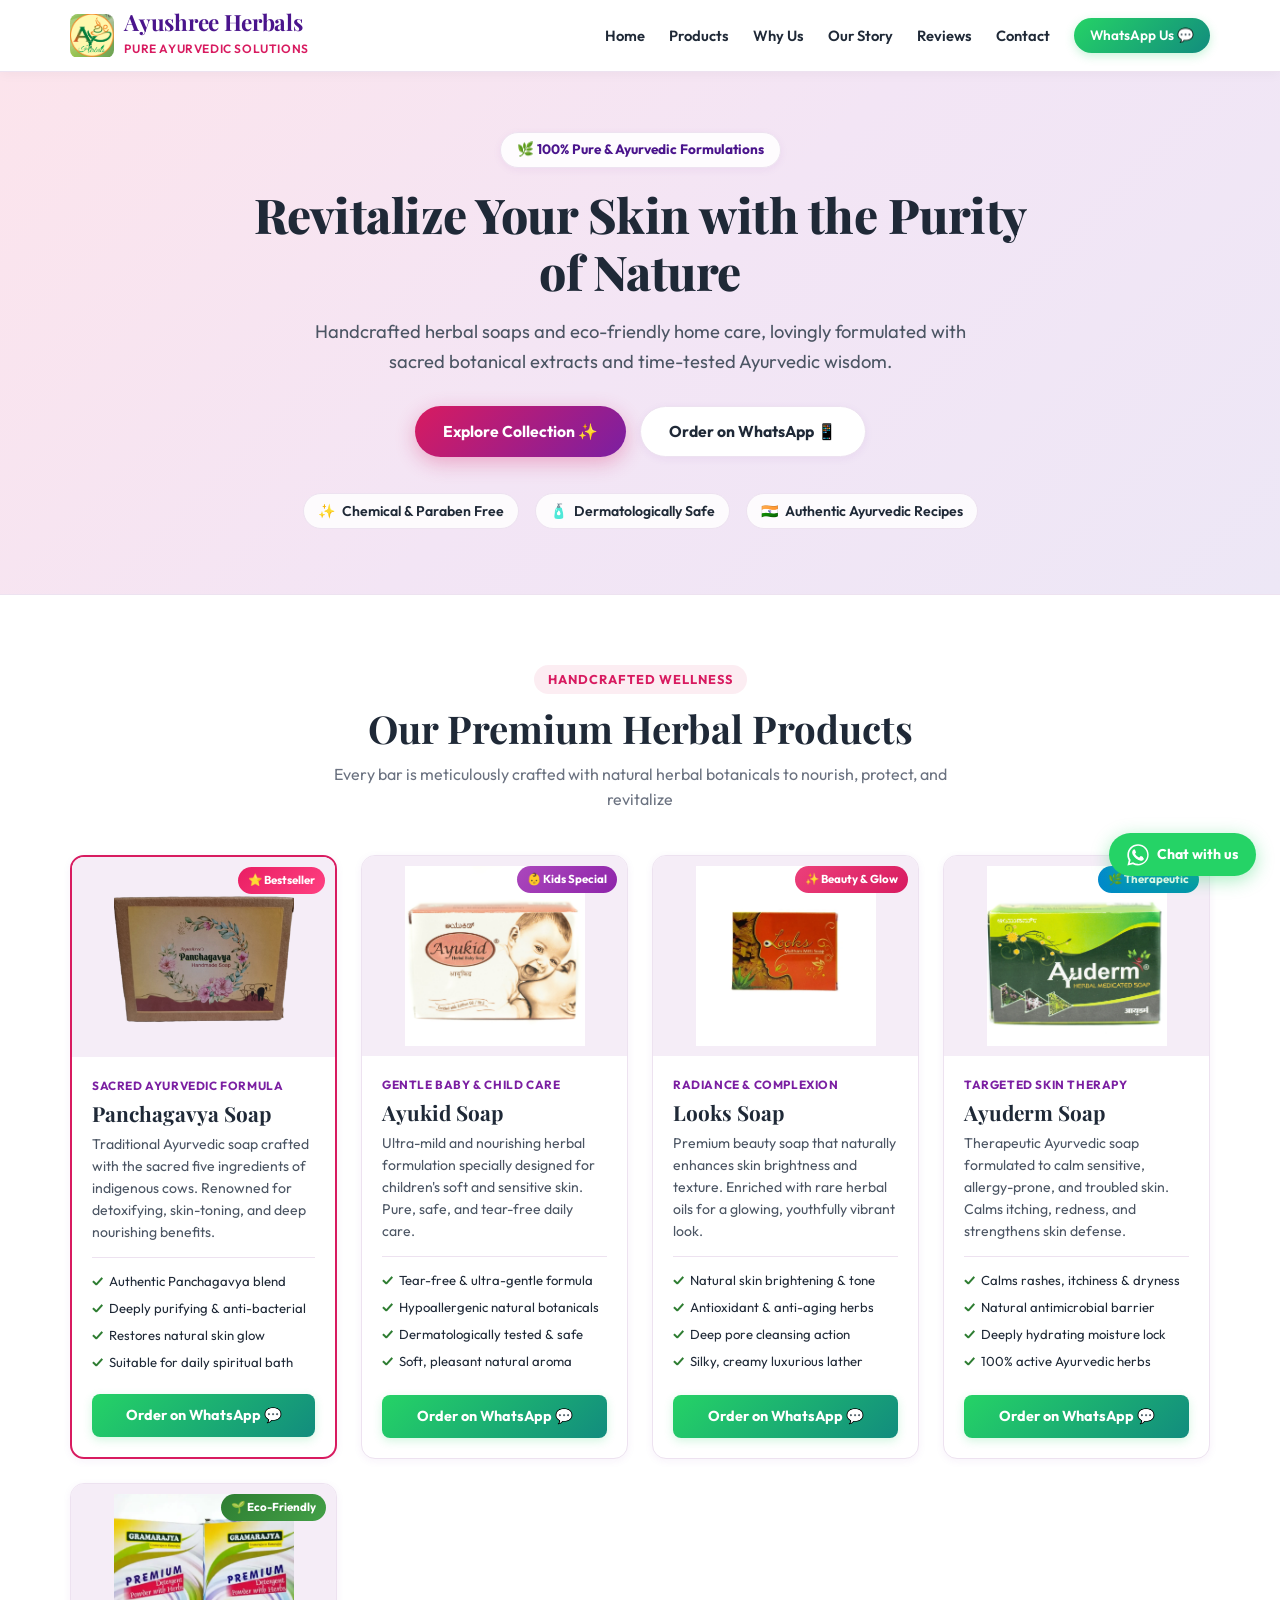
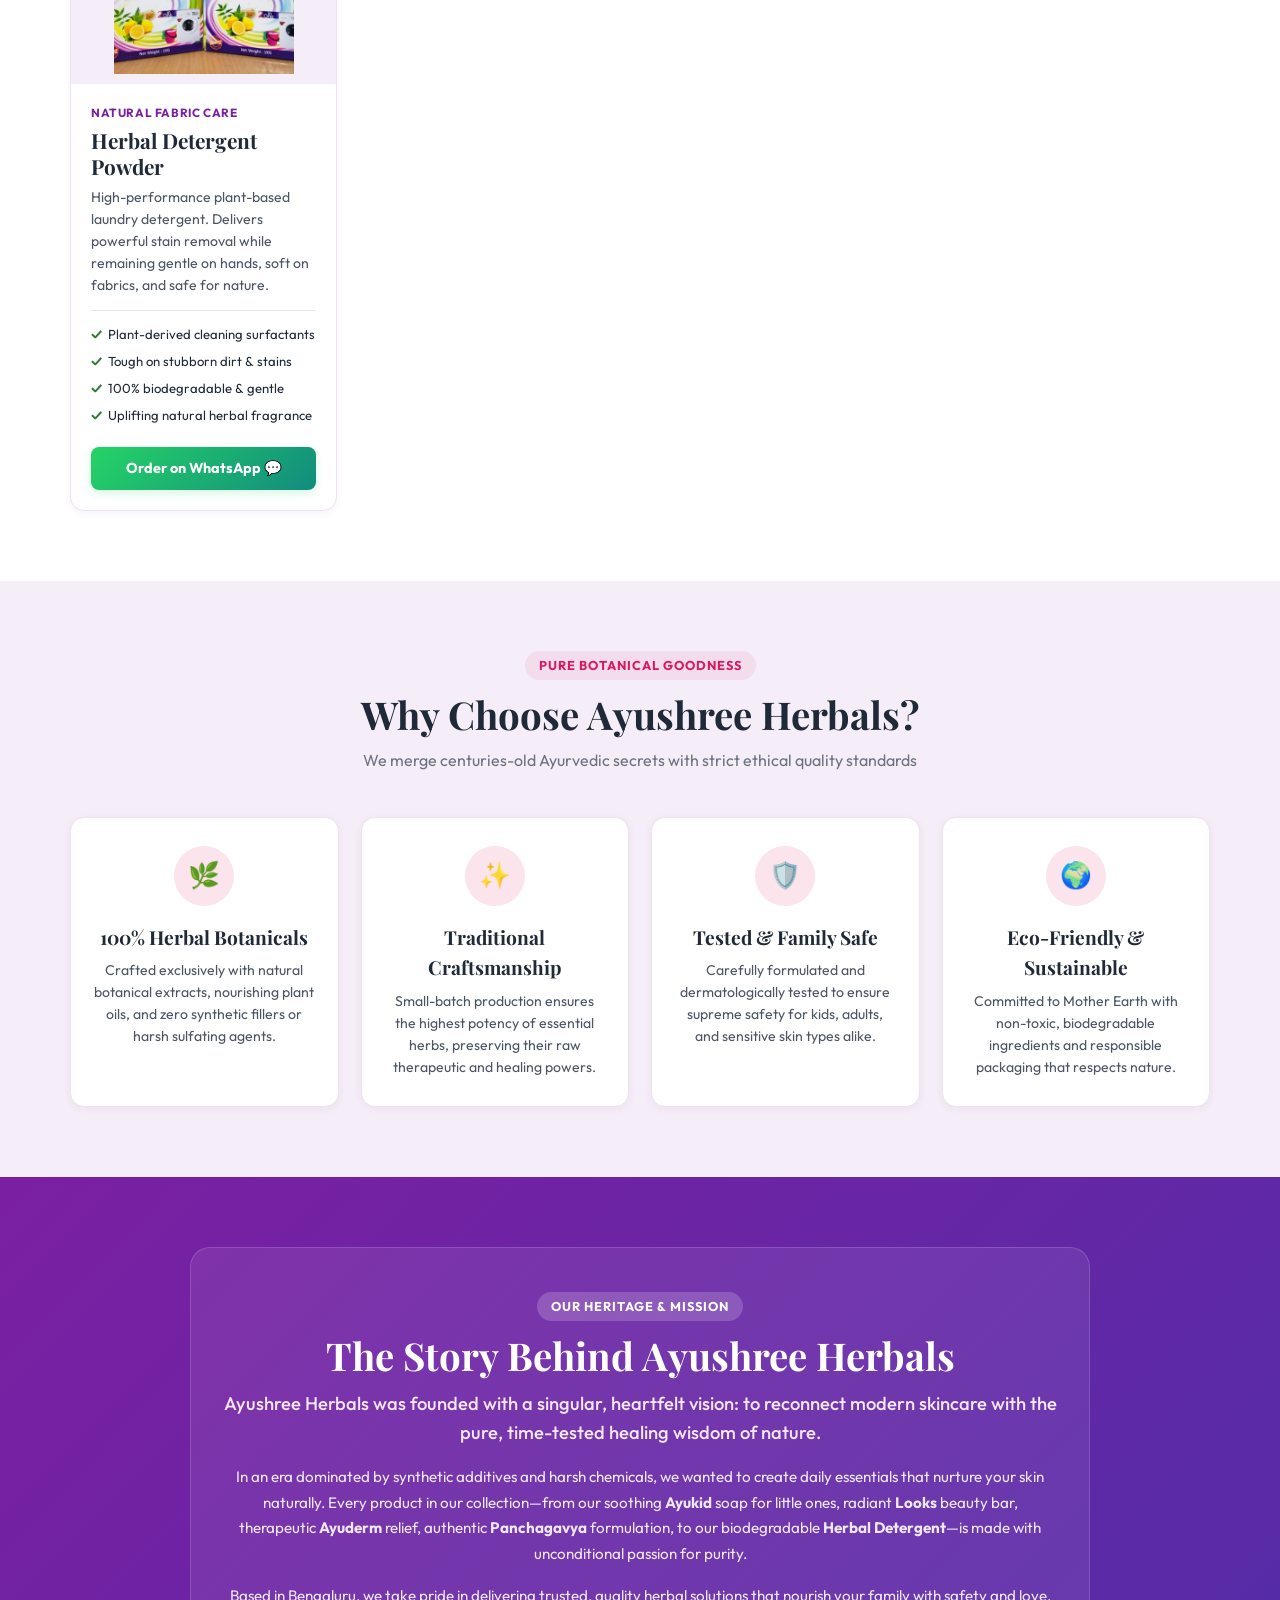
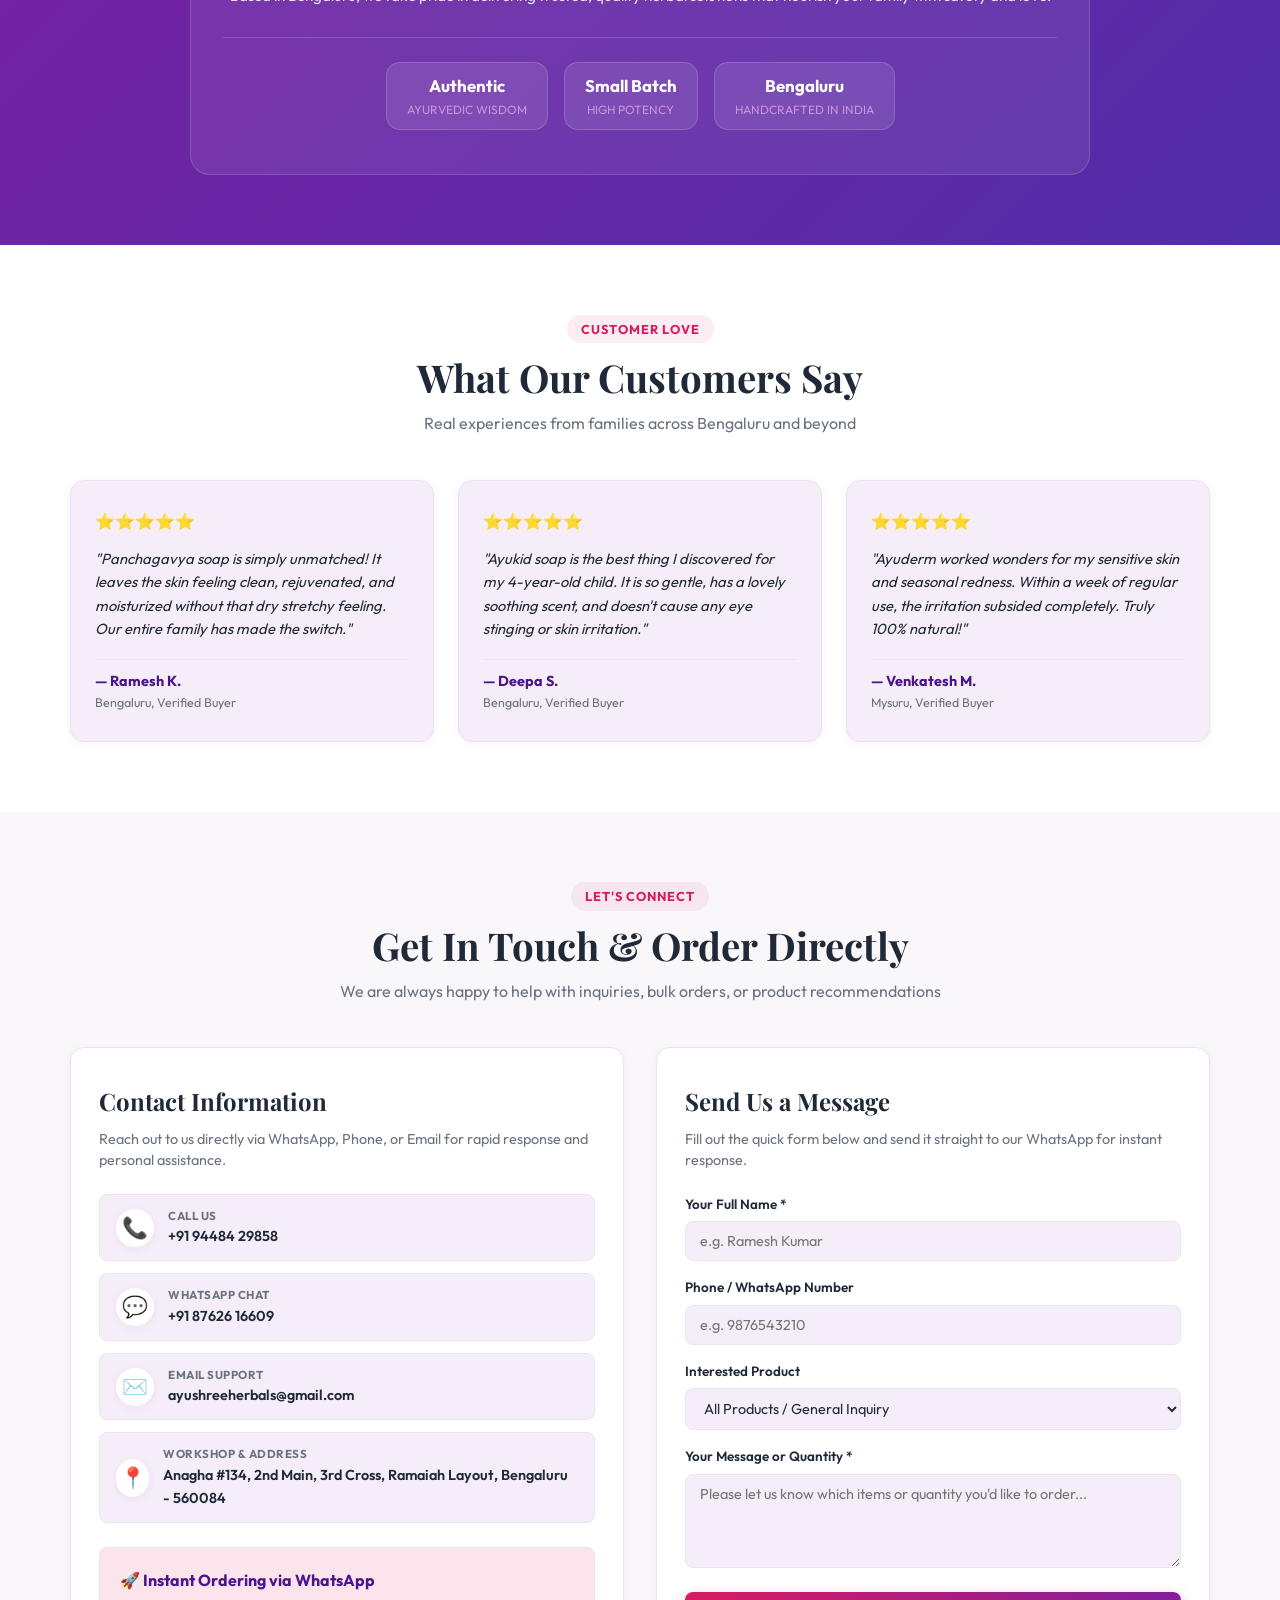
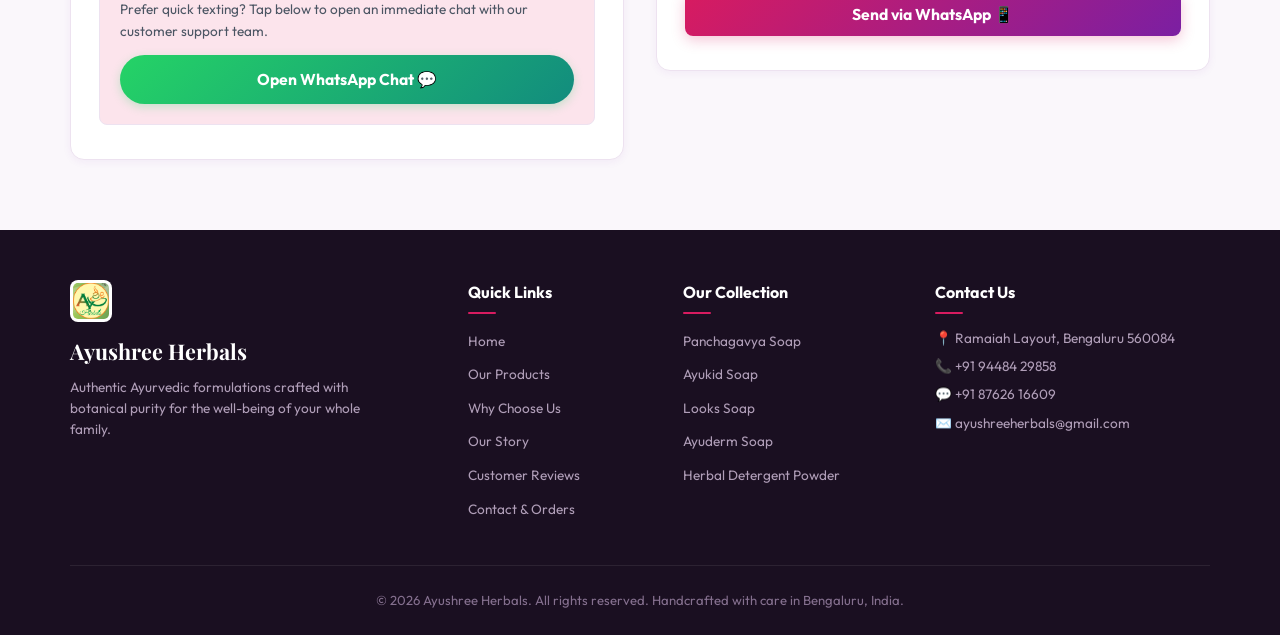
==== commit b143ba2c: "Fix layout scaling, add CSS cache-busting, and balance proportions" ====
--- a/index.html
+++ b/index.html
@@ -21,7 +21,7 @@
     <link href="https://fonts.googleapis.com/css2?family=Outfit:wght@300;400;500;600;700;800&family=Playfair+Display:ital,wght@0,600;0,700;0,800;1,600&display=swap" rel="stylesheet">
     
     <!-- Stylesheet -->
-    <link rel="stylesheet" href="styles.css">
+    <link rel="stylesheet" href="styles.css?v=2.0">
     
     <!-- Open Graph / Facebook -->
     <meta property="og:type" content="website">
--- a/styles.css
+++ b/styles.css
@@ -3,30 +3,29 @@
    ========================================================================== */
 
 :root {
-    --primary: #8e24aa;
-    --primary-dark: #6a1b9a;
+    --primary: #7b1fa2;
+    --primary-dark: #4a148c;
     --primary-light: #ba68c8;
-    --secondary: #e91e63;
-    --secondary-dark: #c2185b;
-    --secondary-light: #ff6090;
-    --accent: #00897b;
-    --accent-gold: #f59e0b;
+    --secondary: #d81b60;
+    --secondary-dark: #ad1457;
+    --secondary-light: #ff4081;
+    --accent-green: #2e7d32;
+    --accent-wa: #25D366;
     --text-dark: #1f2937;
     --text-body: #4b5563;
-    --text-light: #9ca3af;
-    --bg-page: #fdfbfd;
+    --text-muted: #6b7280;
+    --bg-page: #faf7fb;
     --bg-card: #ffffff;
-    --bg-soft: #f8f4fa;
-    --border-color: #f3e8f8;
+    --bg-soft: #f5edf7;
+    --border-color: #ede2f0;
     --radius-sm: 8px;
-    --radius-md: 16px;
-    --radius-lg: 24px;
+    --radius-md: 14px;
+    --radius-lg: 20px;
     --radius-full: 9999px;
-    --shadow-sm: 0 2px 8px rgba(142, 36, 170, 0.06);
-    --shadow-md: 0 8px 24px rgba(142, 36, 170, 0.1);
-    --shadow-lg: 0 16px 40px rgba(142, 36, 170, 0.16);
-    --shadow-hover: 0 20px 48px rgba(142, 36, 170, 0.22);
-    --transition: all 0.3s cubic-bezier(0.4, 0, 0.2, 1);
+    --shadow-sm: 0 2px 8px rgba(123, 31, 162, 0.06);
+    --shadow-md: 0 6px 20px rgba(123, 31, 162, 0.1);
+    --shadow-lg: 0 12px 32px rgba(123, 31, 162, 0.14);
+    --transition: all 0.25s ease-in-out;
     --font-heading: 'Playfair Display', Georgia, serif;
     --font-body: 'Outfit', -apple-system, BlinkMacSystemFont, 'Segoe UI', Roboto, sans-serif;
 }
@@ -45,13 +44,9 @@
 
 body {
     font-family: var(--font-body);
-    line-height: 1.65;
+    line-height: 1.6;
     color: var(--text-body);
     background-color: var(--bg-page);
-    background-image: 
-        radial-gradient(at 0% 0%, rgba(233, 30, 99, 0.04) 0px, transparent 50%),
-        radial-gradient(at 100% 100%, rgba(142, 36, 170, 0.05) 0px, transparent 50%);
-    background-attachment: fixed;
     overflow-x: hidden;
     -webkit-font-smoothing: antialiased;
 }
@@ -73,45 +68,40 @@
 }
 
 .container {
-    max-width: 1240px;
+    max-width: 1180px;
     margin: 0 auto;
-    padding: 0 24px;
+    padding: 0 20px;
 }
 
 /* ==========================================================================
    Header & Navigation
    ========================================================================== */
 #site-header {
-    background: rgba(255, 255, 255, 0.95);
-    backdrop-filter: blur(12px);
-    -webkit-backdrop-filter: blur(12px);
+    background: rgba(255, 255, 255, 0.96);
+    backdrop-filter: blur(10px);
+    -webkit-backdrop-filter: blur(10px);
     position: sticky;
     top: 0;
     z-index: 1000;
     border-bottom: 1px solid var(--border-color);
-    transition: var(--transition);
-}
-
-#site-header.scrolled {
-    background: rgba(255, 255, 255, 0.98);
-    box-shadow: var(--shadow-md);
+    box-shadow: 0 2px 12px rgba(0, 0, 0, 0.04);
 }
 
 .navbar {
     display: flex;
     justify-content: space-between;
     align-items: center;
-    padding: 0.9rem 24px;
+    padding: 0.65rem 20px;
 }
 
 .brand-link {
     display: flex;
     align-items: center;
-    gap: 12px;
+    gap: 10px;
 }
 
 .header-logo {
-    height: 52px;
+    height: 44px;
     width: auto;
     object-fit: contain;
     border-radius: var(--radius-sm);
@@ -119,33 +109,33 @@
 
 .logo-text h1 {
     font-family: var(--font-heading);
-    font-size: 1.65rem;
+    font-size: 1.4rem;
     font-weight: 700;
     color: var(--primary-dark);
-    letter-spacing: -0.5px;
-    line-height: 1.15;
+    letter-spacing: -0.3px;
+    line-height: 1.1;
 }
 
 .logo-text .tagline {
-    font-size: 0.8rem;
-    font-weight: 500;
+    font-size: 0.75rem;
+    font-weight: 600;
     color: var(--secondary);
-    letter-spacing: 0.8px;
+    letter-spacing: 0.6px;
     text-transform: uppercase;
 }
 
 .nav-links {
     display: flex;
     align-items: center;
-    gap: 1.8rem;
+    gap: 1.5rem;
 }
 
 .nav-item {
-    font-size: 0.95rem;
+    font-size: 0.92rem;
     font-weight: 600;
     color: var(--text-dark);
     position: relative;
-    padding: 6px 0;
+    padding: 4px 0;
 }
 
 .nav-item::after {
@@ -155,7 +145,7 @@
     left: 0;
     width: 0;
     height: 2px;
-    background: linear-gradient(90deg, var(--secondary), var(--primary));
+    background: var(--primary);
     border-radius: 2px;
     transition: var(--transition);
 }
@@ -171,28 +161,27 @@
 .nav-cta-btn {
     background: linear-gradient(135deg, #25D366 0%, #128C7E 100%);
     color: white !important;
-    padding: 8px 18px;
+    padding: 7px 16px;
     border-radius: var(--radius-full);
-    font-size: 0.9rem;
+    font-size: 0.85rem;
     font-weight: 600;
     display: inline-flex;
     align-items: center;
     gap: 6px;
-    box-shadow: 0 4px 14px rgba(37, 211, 102, 0.3);
-    transition: var(--transition);
+    box-shadow: 0 3px 10px rgba(37, 211, 102, 0.25);
 }
 
 .nav-cta-btn:hover {
-    transform: translateY(-2px);
-    box-shadow: 0 6px 20px rgba(37, 211, 102, 0.45);
+    transform: translateY(-1px);
+    box-shadow: 0 5px 15px rgba(37, 211, 102, 0.4);
 }
 
 .mobile-menu-toggle {
     display: none;
     flex-direction: column;
     justify-content: space-between;
-    width: 28px;
-    height: 20px;
+    width: 26px;
+    height: 18px;
     background: transparent;
     border: none;
     cursor: pointer;
@@ -202,14 +191,14 @@
 
 .mobile-menu-toggle span {
     width: 100%;
-    height: 2.5px;
+    height: 2.2px;
     background: var(--text-dark);
-    border-radius: 4px;
+    border-radius: 3px;
     transition: var(--transition);
 }
 
 .mobile-menu-toggle.active span:nth-child(1) {
-    transform: translateY(8.5px) rotate(45deg);
+    transform: translateY(8px) rotate(45deg);
 }
 
 .mobile-menu-toggle.active span:nth-child(2) {
@@ -217,7 +206,7 @@
 }
 
 .mobile-menu-toggle.active span:nth-child(3) {
-    transform: translateY(-8.5px) rotate(-45deg);
+    transform: translateY(-8px) rotate(-45deg);
 }
 
 /* ==========================================================================
@@ -225,151 +214,116 @@
    ========================================================================== */
 .hero {
     position: relative;
-    padding: 90px 0 100px;
+    padding: 60px 0 65px;
     background: linear-gradient(135deg, #fce4ec 0%, #f3e5f5 50%, #ede7f6 100%);
-    overflow: hidden;
     text-align: center;
-}
-
-.hero-decor {
-    position: absolute;
-    border-radius: 50%;
-    filter: blur(60px);
-    opacity: 0.6;
-    pointer-events: none;
-}
-
-.decor-1 {
-    width: 320px;
-    height: 320px;
-    background: radial-gradient(circle, rgba(233, 30, 99, 0.35) 0%, transparent 70%);
-    top: -80px;
-    left: -80px;
-}
-
-.decor-2 {
-    width: 400px;
-    height: 400px;
-    background: radial-gradient(circle, rgba(142, 36, 170, 0.3) 0%, transparent 70%);
-    bottom: -100px;
-    right: -100px;
-}
-
-.hero-container {
-    position: relative;
-    z-index: 2;
+    border-bottom: 1px solid var(--border-color);
 }
 
 .hero-content {
-    max-width: 860px;
+    max-width: 800px;
     margin: 0 auto;
 }
 
 .hero-badge {
     display: inline-flex;
     align-items: center;
-    gap: 8px;
-    background: rgba(255, 255, 255, 0.85);
+    gap: 6px;
+    background: rgba(255, 255, 255, 0.9);
     border: 1px solid var(--border-color);
     color: var(--primary-dark);
-    font-size: 0.9rem;
-    font-weight: 700;
-    padding: 8px 20px;
+    font-size: 0.85rem;
+    font-weight: 700;
+    padding: 6px 16px;
     border-radius: var(--radius-full);
-    margin-bottom: 24px;
+    margin-bottom: 18px;
     box-shadow: var(--shadow-sm);
-    animation: fadeInDown 0.8s ease;
 }
 
 .hero-content h2 {
     font-family: var(--font-heading);
-    font-size: 3.4rem;
+    font-size: clamp(2rem, 3.8vw, 3rem);
     font-weight: 800;
-    line-height: 1.18;
-    color: var(--text-dark);
-    margin-bottom: 20px;
+    line-height: 1.2;
+    color: var(--text-dark);
+    margin-bottom: 16px;
     letter-spacing: -0.5px;
-    animation: fadeInUp 0.9s ease;
 }
 
 .hero-content p {
-    font-size: 1.25rem;
-    line-height: 1.7;
+    font-size: clamp(1rem, 1.6vw, 1.15rem);
+    line-height: 1.65;
     color: var(--text-body);
-    margin-bottom: 36px;
-    max-width: 720px;
+    margin-bottom: 28px;
+    max-width: 660px;
     margin-left: auto;
     margin-right: auto;
-    animation: fadeInUp 1s ease 0.1s backwards;
 }
 
 .hero-actions {
+    display: flex;
+    justify-content: center;
+    gap: 14px;
+    flex-wrap: wrap;
+    margin-bottom: 36px;
+}
+
+.cta-button {
+    display: inline-flex;
+    align-items: center;
+    justify-content: center;
+    gap: 6px;
+    padding: 12px 28px;
+    border-radius: var(--radius-full);
+    font-size: 0.98rem;
+    font-weight: 700;
+    cursor: pointer;
+    transition: var(--transition);
+}
+
+.primary-btn {
+    background: linear-gradient(135deg, var(--secondary) 0%, var(--primary) 100%);
+    color: white;
+    box-shadow: 0 6px 20px rgba(216, 27, 96, 0.3);
+}
+
+.primary-btn:hover {
+    transform: translateY(-2px);
+    box-shadow: 0 8px 24px rgba(216, 27, 96, 0.45);
+}
+
+.secondary-btn {
+    background: #ffffff;
+    color: var(--text-dark);
+    border: 1px solid var(--border-color);
+    box-shadow: var(--shadow-sm);
+}
+
+.secondary-btn:hover {
+    background: var(--bg-soft);
+    border-color: var(--primary-light);
+    transform: translateY(-2px);
+    color: var(--primary);
+}
+
+.trust-highlights {
     display: flex;
     justify-content: center;
     gap: 16px;
     flex-wrap: wrap;
-    margin-bottom: 48px;
-    animation: fadeInUp 1s ease 0.2s backwards;
-}
-
-.cta-button {
-    display: inline-flex;
-    align-items: center;
-    justify-content: center;
-    gap: 8px;
-    padding: 15px 34px;
+}
+
+.highlight-item {
+    display: flex;
+    align-items: center;
+    gap: 6px;
+    font-size: 0.88rem;
+    font-weight: 600;
+    color: var(--text-dark);
+    background: rgba(255, 255, 255, 0.85);
+    padding: 6px 14px;
     border-radius: var(--radius-full);
-    font-size: 1.05rem;
-    font-weight: 700;
-    cursor: pointer;
-    transition: var(--transition);
-}
-
-.primary-btn {
-    background: linear-gradient(135deg, var(--secondary) 0%, var(--primary) 100%);
-    color: white;
-    box-shadow: 0 8px 25px rgba(233, 30, 99, 0.35);
-}
-
-.primary-btn:hover {
-    transform: translateY(-3px) scale(1.02);
-    box-shadow: 0 12px 32px rgba(233, 30, 99, 0.5);
-}
-
-.secondary-btn {
-    background: #ffffff;
-    color: var(--text-dark);
     border: 1px solid var(--border-color);
-    box-shadow: var(--shadow-sm);
-}
-
-.secondary-btn:hover {
-    background: var(--bg-soft);
-    border-color: var(--primary-light);
-    transform: translateY(-3px);
-    box-shadow: var(--shadow-md);
-    color: var(--primary);
-}
-
-.trust-highlights {
-    display: flex;
-    justify-content: center;
-    gap: 28px;
-    flex-wrap: wrap;
-    animation: fadeInUp 1s ease 0.3s backwards;
-}
-
-.highlight-item {
-    display: flex;
-    align-items: center;
-    gap: 8px;
-    font-size: 0.95rem;
-    font-weight: 600;
-    color: var(--text-dark);
-    background: rgba(255, 255, 255, 0.7);
-    padding: 8px 16px;
-    border-radius: var(--radius-full);
-    border: 1px solid rgba(255, 255, 255, 0.9);
 }
 
 /* ==========================================================================
@@ -377,55 +331,55 @@
    ========================================================================== */
 .section-header {
     text-align: center;
-    max-width: 720px;
-    margin: 0 auto 56px;
+    max-width: 680px;
+    margin: 0 auto 44px;
 }
 
 .section-tag {
     display: inline-block;
-    font-size: 0.85rem;
+    font-size: 0.8rem;
     font-weight: 700;
     text-transform: uppercase;
-    letter-spacing: 1.2px;
+    letter-spacing: 1px;
     color: var(--secondary);
-    background: rgba(233, 30, 99, 0.1);
-    padding: 6px 16px;
+    background: rgba(216, 27, 96, 0.08);
+    padding: 4px 14px;
     border-radius: var(--radius-full);
-    margin-bottom: 14px;
+    margin-bottom: 10px;
 }
 
 .section-title {
     font-family: var(--font-heading);
-    font-size: 2.5rem;
+    font-size: clamp(1.8rem, 3.2vw, 2.4rem);
     font-weight: 700;
     color: var(--text-dark);
     line-height: 1.25;
-    margin-bottom: 14px;
+    margin-bottom: 10px;
 }
 
 .section-subtitle {
-    font-size: 1.1rem;
-    color: var(--text-body);
-    line-height: 1.6;
+    font-size: 1rem;
+    color: var(--text-muted);
+    line-height: 1.55;
 }
 
 /* ==========================================================================
    Products Section
    ========================================================================== */
 .products {
-    padding: 100px 0;
+    padding: 70px 0;
     background: #ffffff;
 }
 
 .product-grid {
     display: grid;
-    grid-template-columns: repeat(auto-fit, minmax(280px, 1fr));
-    gap: 30px;
+    grid-template-columns: repeat(auto-fit, minmax(260px, 1fr));
+    gap: 24px;
 }
 
 .product-card {
     background: var(--bg-card);
-    border-radius: var(--radius-lg);
+    border-radius: var(--radius-md);
     border: 1px solid var(--border-color);
     box-shadow: var(--shadow-sm);
     overflow: hidden;
@@ -436,49 +390,47 @@
 }
 
 .product-card:hover {
-    transform: translateY(-8px);
-    box-shadow: var(--shadow-hover);
+    transform: translateY(-5px);
+    box-shadow: var(--shadow-md);
     border-color: var(--primary-light);
 }
 
 .product-card.featured {
     border: 2px solid var(--secondary);
-    box-shadow: var(--shadow-md);
 }
 
 .product-image {
     position: relative;
-    height: 240px;
+    height: 200px;
     overflow: hidden;
     background: var(--bg-soft);
     display: flex;
     align-items: center;
     justify-content: center;
-    padding: 12px;
+    padding: 10px;
 }
 
 .product-image img {
     max-height: 100%;
     width: auto;
     object-fit: contain;
-    transition: transform 0.5s ease;
+    transition: transform 0.4s ease;
 }
 
 .product-card:hover .product-image img {
-    transform: scale(1.06);
+    transform: scale(1.05);
 }
 
 .product-badge {
     position: absolute;
-    top: 14px;
-    right: 14px;
+    top: 10px;
+    right: 10px;
     background: var(--text-dark);
     color: white;
-    font-size: 0.75rem;
-    font-weight: 700;
-    padding: 5px 12px;
+    font-size: 0.72rem;
+    font-weight: 700;
+    padding: 4px 10px;
     border-radius: var(--radius-full);
-    box-shadow: 0 4px 12px rgba(0, 0, 0, 0.15);
     z-index: 2;
 }
 
@@ -503,54 +455,54 @@
 }
 
 .product-info {
-    padding: 24px;
+    padding: 20px;
     display: flex;
     flex-direction: column;
     flex-grow: 1;
 }
 
 .product-category {
-    font-size: 0.78rem;
+    font-size: 0.74rem;
     font-weight: 700;
     text-transform: uppercase;
-    letter-spacing: 0.8px;
+    letter-spacing: 0.6px;
     color: var(--primary);
-    margin-bottom: 6px;
+    margin-bottom: 4px;
 }
 
 .product-info h3 {
     font-family: var(--font-heading);
-    font-size: 1.45rem;
-    font-weight: 700;
-    color: var(--text-dark);
-    margin-bottom: 10px;
-    line-height: 1.3;
+    font-size: 1.3rem;
+    font-weight: 700;
+    color: var(--text-dark);
+    margin-bottom: 8px;
+    line-height: 1.25;
 }
 
 .product-description {
-    font-size: 0.92rem;
+    font-size: 0.88rem;
     color: var(--text-body);
-    line-height: 1.6;
+    line-height: 1.55;
+    margin-bottom: 14px;
+}
+
+.product-features {
     margin-bottom: 18px;
-}
-
-.product-features {
-    margin-bottom: 24px;
-    padding-top: 12px;
+    padding-top: 10px;
     border-top: 1px solid var(--border-color);
 }
 
 .product-features li {
-    font-size: 0.86rem;
-    color: var(--text-dark);
-    padding: 4px 0;
-    display: flex;
-    align-items: center;
-    gap: 8px;
+    font-size: 0.82rem;
+    color: var(--text-dark);
+    padding: 3px 0;
+    display: flex;
+    align-items: center;
+    gap: 6px;
 }
 
 .product-features li span {
-    color: var(--accent);
+    color: var(--accent-green);
     font-weight: 800;
 }
 
@@ -563,40 +515,39 @@
     align-items: center;
     justify-content: center;
     width: 100%;
-    padding: 12px 20px;
+    padding: 10px 16px;
     background: linear-gradient(135deg, #25D366 0%, #128C7E 100%);
     color: white;
-    font-size: 0.95rem;
-    font-weight: 700;
-    border-radius: var(--radius-md);
-    box-shadow: 0 4px 14px rgba(37, 211, 102, 0.25);
+    font-size: 0.9rem;
+    font-weight: 700;
+    border-radius: var(--radius-sm);
+    box-shadow: 0 3px 10px rgba(37, 211, 102, 0.2);
     transition: var(--transition);
 }
 
 .buy-button:hover {
     transform: translateY(-2px);
-    box-shadow: 0 8px 22px rgba(37, 211, 102, 0.4);
-    background: linear-gradient(135deg, #22bf5b 0%, #0e7368 100%);
+    box-shadow: 0 5px 16px rgba(37, 211, 102, 0.35);
 }
 
 /* ==========================================================================
-   Benefits / Why Us Section
+   Benefits Section
    ========================================================================== */
 .benefits {
-    padding: 100px 0;
-    background: linear-gradient(180deg, #ffffff 0%, var(--bg-soft) 100%);
+    padding: 70px 0;
+    background: var(--bg-soft);
 }
 
 .benefits-grid {
     display: grid;
-    grid-template-columns: repeat(auto-fit, minmax(240px, 1fr));
-    gap: 28px;
+    grid-template-columns: repeat(auto-fit, minmax(230px, 1fr));
+    gap: 22px;
 }
 
 .benefit-card {
     background: var(--bg-card);
-    padding: 36px 28px;
-    border-radius: var(--radius-lg);
+    padding: 28px 22px;
+    border-radius: var(--radius-md);
     border: 1px solid var(--border-color);
     box-shadow: var(--shadow-sm);
     text-align: center;
@@ -604,66 +555,61 @@
 }
 
 .benefit-card:hover {
-    transform: translateY(-6px);
+    transform: translateY(-4px);
     box-shadow: var(--shadow-md);
     border-color: var(--primary-light);
 }
 
 .benefit-icon-wrapper {
-    width: 72px;
-    height: 72px;
-    margin: 0 auto 20px;
-    background: linear-gradient(135deg, #fce4ec 0%, #ede7f6 100%);
+    width: 60px;
+    height: 60px;
+    margin: 0 auto 16px;
+    background: #fce4ec;
     border-radius: 50%;
     display: flex;
     align-items: center;
     justify-content: center;
-    box-shadow: var(--shadow-sm);
 }
 
 .benefit-icon {
-    font-size: 2rem;
+    font-size: 1.6rem;
 }
 
 .benefit-card h3 {
     font-family: var(--font-heading);
-    font-size: 1.3rem;
-    font-weight: 700;
-    color: var(--text-dark);
-    margin-bottom: 12px;
+    font-size: 1.2rem;
+    font-weight: 700;
+    color: var(--text-dark);
+    margin-bottom: 8px;
 }
 
 .benefit-card p {
-    font-size: 0.92rem;
+    font-size: 0.88rem;
     color: var(--text-body);
-    line-height: 1.65;
+    line-height: 1.55;
 }
 
 /* ==========================================================================
    About Section
    ========================================================================== */
 .about {
-    padding: 100px 0;
+    padding: 70px 0;
     background: linear-gradient(135deg, #7b1fa2 0%, #512da8 100%);
     color: white;
-    position: relative;
-    overflow: hidden;
 }
 
 .about-card {
     background: rgba(255, 255, 255, 0.08);
-    backdrop-filter: blur(10px);
-    -webkit-backdrop-filter: blur(10px);
     border: 1px solid rgba(255, 255, 255, 0.15);
     border-radius: var(--radius-lg);
-    padding: 56px 40px;
-    max-width: 980px;
+    padding: 44px 32px;
+    max-width: 900px;
     margin: 0 auto;
     text-align: center;
 }
 
 .light-tag {
-    background: rgba(255, 255, 255, 0.2);
+    background: rgba(255, 255, 255, 0.18);
     color: white;
 }
 
@@ -672,70 +618,69 @@
 }
 
 .about-lead {
-    font-size: 1.3rem;
+    font-size: 1.15rem;
     font-weight: 500;
     line-height: 1.6;
-    margin-bottom: 20px;
+    margin-bottom: 16px;
     color: #f3e5f5;
 }
 
 .about-text {
+    font-size: 0.95rem;
+    line-height: 1.7;
+    color: #ede7f6;
+    margin-bottom: 16px;
+}
+
+.about-badges {
+    display: flex;
+    justify-content: center;
+    gap: 16px;
+    flex-wrap: wrap;
+    margin-top: 28px;
+    padding-top: 24px;
+    border-top: 1px solid rgba(255, 255, 255, 0.15);
+}
+
+.about-badge-item {
+    background: rgba(255, 255, 255, 0.1);
+    border: 1px solid rgba(255, 255, 255, 0.15);
+    padding: 10px 20px;
+    border-radius: var(--radius-md);
+    display: flex;
+    flex-direction: column;
+    align-items: center;
+}
+
+.about-badge-item strong {
     font-size: 1.05rem;
-    line-height: 1.8;
-    color: #ede7f6;
-    margin-bottom: 20px;
-}
-
-.about-badges {
-    display: flex;
-    justify-content: center;
-    gap: 20px;
-    flex-wrap: wrap;
-    margin-top: 36px;
-    padding-top: 28px;
-    border-top: 1px solid rgba(255, 255, 255, 0.15);
-}
-
-.about-badge-item {
-    background: rgba(255, 255, 255, 0.12);
-    border: 1px solid rgba(255, 255, 255, 0.2);
-    padding: 12px 24px;
-    border-radius: var(--radius-md);
-    display: flex;
-    flex-direction: column;
-    align-items: center;
-}
-
-.about-badge-item strong {
-    font-size: 1.15rem;
     color: white;
 }
 
 .about-badge-item span {
-    font-size: 0.8rem;
+    font-size: 0.75rem;
     color: #ce93d8;
     text-transform: uppercase;
-    letter-spacing: 0.5px;
 }
 
 /* ==========================================================================
    Testimonials Section
    ========================================================================== */
 .testimonials {
-    padding: 100px 0;
+    padding: 70px 0;
     background: #ffffff;
 }
 
 .testimonials-grid {
     display: grid;
-    grid-template-columns: repeat(auto-fit, minmax(290px, 1fr));
-    gap: 30px;
+    grid-template-columns: repeat(auto-fit, minmax(270px, 1fr));
+    gap: 24px;
 }
 
 .testimonial-card {
     background: var(--bg-soft);
-    padding: 36px 30px;
-    border-radius: var(--radius-lg);
+    padding: 28px 24px;
+    border-radius: var(--radius-md);
     border: 1px solid var(--border-color);
     box-shadow: var(--shadow-sm);
     display: flex;
@@ -745,94 +690,94 @@
 }
 
 .testimonial-card:hover {
-    transform: translateY(-5px);
+    transform: translateY(-4px);
     box-shadow: var(--shadow-md);
     background: #ffffff;
     border-color: var(--primary-light);
 }
 
 .testimonial-rating {
-    font-size: 1.1rem;
-    margin-bottom: 16px;
+    font-size: 1rem;
+    margin-bottom: 12px;
 }
 
 .testimonial-text {
-    font-size: 1rem;
-    line-height: 1.7;
+    font-size: 0.92rem;
+    line-height: 1.6;
     color: var(--text-dark);
     font-style: italic;
-    margin-bottom: 24px;
+    margin-bottom: 18px;
 }
 
 .testimonial-author {
     display: flex;
     flex-direction: column;
     border-top: 1px solid var(--border-color);
-    padding-top: 14px;
+    padding-top: 10px;
 }
 
 .testimonial-author strong {
-    font-size: 0.95rem;
+    font-size: 0.9rem;
     color: var(--primary-dark);
 }
 
 .testimonial-author span {
-    font-size: 0.8rem;
-    color: var(--text-light);
+    font-size: 0.78rem;
+    color: var(--text-muted);
 }
 
 /* ==========================================================================
    Contact Section
    ========================================================================== */
 .contact {
-    padding: 100px 0;
-    background: linear-gradient(180deg, var(--bg-soft) 0%, #fdfbfd 100%);
+    padding: 70px 0;
+    background: var(--bg-page);
 }
 
 .contact-content {
     display: grid;
     grid-template-columns: 1fr 1fr;
-    gap: 40px;
+    gap: 32px;
     align-items: flex-start;
 }
 
 .contact-info, .contact-form-container {
     background: #ffffff;
-    padding: 44px 36px;
-    border-radius: var(--radius-lg);
+    padding: 34px 28px;
+    border-radius: var(--radius-md);
     border: 1px solid var(--border-color);
     box-shadow: var(--shadow-sm);
 }
 
 .contact-info h3, .contact-form-container h3 {
     font-family: var(--font-heading);
-    font-size: 1.8rem;
-    font-weight: 700;
-    color: var(--text-dark);
-    margin-bottom: 10px;
+    font-size: 1.5rem;
+    font-weight: 700;
+    color: var(--text-dark);
+    margin-bottom: 8px;
 }
 
 .contact-intro, .form-subtext {
-    font-size: 0.95rem;
-    color: var(--text-body);
-    margin-bottom: 28px;
-    line-height: 1.6;
+    font-size: 0.9rem;
+    color: var(--text-muted);
+    margin-bottom: 22px;
+    line-height: 1.5;
 }
 
 .info-list {
     display: flex;
     flex-direction: column;
-    gap: 16px;
-    margin-bottom: 32px;
+    gap: 12px;
+    margin-bottom: 24px;
 }
 
 .info-item {
     display: flex;
     align-items: center;
-    gap: 16px;
-    padding: 14px 18px;
+    gap: 14px;
+    padding: 12px 16px;
     background: var(--bg-soft);
-    border-radius: var(--radius-md);
+    border-radius: var(--radius-sm);
     border: 1px solid var(--border-color);
     transition: var(--transition);
 }
@@ -840,18 +785,13 @@
 .info-item:hover {
     background: #ffffff;
     border-color: var(--primary-light);
-    transform: translateX(4px);
-    box-shadow: var(--shadow-sm);
-}
-
-.location-item:hover {
-    transform: none;
+    transform: translateX(3px);
 }
 
 .info-icon {
-    font-size: 1.6rem;
-    width: 44px;
-    height: 44px;
+    font-size: 1.3rem;
+    width: 38px;
+    height: 38px;
     background: #ffffff;
     border-radius: 50%;
     display: flex;
@@ -866,74 +806,74 @@
 }
 
 .info-label {
-    font-size: 0.75rem;
+    font-size: 0.72rem;
     font-weight: 700;
     text-transform: uppercase;
-    letter-spacing: 0.6px;
-    color: var(--text-light);
+    letter-spacing: 0.5px;
+    color: var(--text-muted);
 }
 
 .info-val {
-    font-size: 0.95rem;
+    font-size: 0.9rem;
     font-weight: 600;
     color: var(--text-dark);
 }
 
 .quick-order-card {
-    background: linear-gradient(135deg, #fce4ec 0%, #f3e5f5 100%);
-    padding: 24px;
-    border-radius: var(--radius-md);
+    background: #fce4ec;
+    padding: 20px;
+    border-radius: var(--radius-sm);
     border: 1px solid var(--border-color);
 }
 
 .quick-order-card h4 {
-    font-size: 1.1rem;
+    font-size: 1rem;
     font-weight: 700;
     color: var(--primary-dark);
-    margin-bottom: 8px;
+    margin-bottom: 6px;
 }
 
 .quick-order-card p {
-    font-size: 0.9rem;
+    font-size: 0.85rem;
     color: var(--text-body);
-    margin-bottom: 16px;
+    margin-bottom: 12px;
 }
 
 .full-btn {
     width: 100%;
     background: linear-gradient(135deg, #25D366 0%, #128C7E 100%);
     color: white;
-    box-shadow: 0 4px 14px rgba(37, 211, 102, 0.3);
+    box-shadow: 0 3px 10px rgba(37, 211, 102, 0.25);
 }
 
 .full-btn:hover {
     transform: translateY(-2px);
-    box-shadow: 0 6px 20px rgba(37, 211, 102, 0.45);
+    box-shadow: 0 5px 15px rgba(37, 211, 102, 0.4);
 }
 
 /* Contact Form */
 .form-group {
-    margin-bottom: 20px;
+    margin-bottom: 16px;
 }
 
 .form-group label {
     display: block;
-    font-size: 0.88rem;
+    font-size: 0.84rem;
     font-weight: 600;
     color: var(--text-dark);
-    margin-bottom: 8px;
+    margin-bottom: 6px;
 }
 
 .form-group input,
 .form-group select,
 .form-group textarea {
     width: 100%;
-    padding: 12px 16px;
+    padding: 10px 14px;
     font-family: var(--font-body);
-    font-size: 0.95rem;
+    font-size: 0.9rem;
     color: var(--text-dark);
     background: var(--bg-soft);
-    border: 1.5px solid var(--border-color);
+    border: 1px solid var(--border-color);
     border-radius: var(--radius-sm);
     transition: var(--transition);
 }
@@ -944,32 +884,32 @@
     outline: none;
     border-color: var(--primary);
     background: #ffffff;
-    box-shadow: 0 0 0 4px rgba(142, 36, 170, 0.1);
+    box-shadow: 0 0 0 3px rgba(123, 31, 162, 0.1);
 }
 
 .form-group textarea {
     resize: vertical;
-    min-height: 100px;
+    min-height: 80px;
 }
 
 .submit-button {
     width: 100%;
-    padding: 14px 28px;
+    padding: 12px 24px;
     background: linear-gradient(135deg, var(--secondary) 0%, var(--primary) 100%);
     color: white;
     border: none;
-    border-radius: var(--radius-md);
+    border-radius: var(--radius-sm);
     font-family: var(--font-body);
-    font-size: 1.05rem;
+    font-size: 0.98rem;
     font-weight: 700;
     cursor: pointer;
-    box-shadow: 0 6px 20px rgba(233, 30, 99, 0.3);
+    box-shadow: 0 4px 14px rgba(216, 27, 96, 0.25);
     transition: var(--transition);
 }
 
 .submit-button:hover {
     transform: translateY(-2px);
-    box-shadow: 0 10px 28px rgba(233, 30, 99, 0.45);
+    box-shadow: 0 6px 18px rgba(216, 27, 96, 0.4);
 }
 
 /* ==========================================================================
@@ -977,37 +917,36 @@
    ========================================================================== */
 .floating-whatsapp {
     position: fixed;
-    bottom: 28px;
-    right: 28px;
+    bottom: 24px;
+    right: 24px;
     z-index: 999;
 }
 
 .whatsapp-btn {
     display: flex;
     align-items: center;
-    gap: 10px;
+    gap: 8px;
     background: #25D366;
     color: white;
-    padding: 12px 20px;
+    padding: 10px 18px;
     border-radius: var(--radius-full);
-    box-shadow: 0 6px 24px rgba(37, 211, 102, 0.5);
-    transition: var(--transition);
-    animation: floatPulse 3s infinite ease-in-out;
+    box-shadow: 0 4px 18px rgba(37, 211, 102, 0.4);
+    transition: var(--transition);
 }
 
 .whatsapp-btn:hover {
     background: #20BA5A;
-    transform: translateY(-4px) scale(1.05);
-    box-shadow: 0 10px 30px rgba(37, 211, 102, 0.65);
+    transform: translateY(-3px) scale(1.03);
+    box-shadow: 0 6px 24px rgba(37, 211, 102, 0.55);
 }
 
 .wa-icon {
-    width: 24px;
-    height: 24px;
+    width: 22px;
+    height: 22px;
 }
 
 .whatsapp-text {
-    font-size: 0.92rem;
+    font-size: 0.88rem;
     font-weight: 700;
 }
 
@@ -1015,50 +954,49 @@
    Footer
    ========================================================================== */
 footer {
-    background: #1e1124;
-    color: #e0d6e5;
-    padding: 70px 0 30px;
-    border-top: 1px solid rgba(255, 255, 255, 0.08);
+    background: #1a0f21;
+    color: #d1c4d6;
+    padding: 50px 0 24px;
 }
 
 .footer-top {
     display: grid;
     grid-template-columns: 2fr 1fr 1.2fr 1.5fr;
-    gap: 40px;
-    margin-bottom: 50px;
+    gap: 32px;
+    margin-bottom: 36px;
 }
 
 .footer-brand .footer-logo {
-    height: 48px;
+    height: 42px;
     width: auto;
     object-fit: contain;
-    margin-bottom: 16px;
+    margin-bottom: 12px;
     border-radius: var(--radius-sm);
     background: white;
-    padding: 4px;
+    padding: 3px;
 }
 
 .footer-brand h3 {
     font-family: var(--font-heading);
-    font-size: 1.5rem;
+    font-size: 1.35rem;
     color: #ffffff;
-    margin-bottom: 12px;
+    margin-bottom: 8px;
 }
 
 .footer-brand p {
-    font-size: 0.92rem;
-    line-height: 1.65;
-    color: #bfaec6;
-    max-width: 320px;
+    font-size: 0.85rem;
+    line-height: 1.55;
+    color: #b09eb8;
+    max-width: 300px;
 }
 
 .footer-links-col h4 {
-    font-size: 1.1rem;
+    font-size: 1rem;
     font-weight: 700;
     color: #ffffff;
-    margin-bottom: 20px;
+    margin-bottom: 14px;
     position: relative;
-    padding-bottom: 10px;
+    padding-bottom: 8px;
 }
 
 .footer-links-col h4::after {
@@ -1066,87 +1004,49 @@
     position: absolute;
     bottom: 0;
     left: 0;
-    width: 32px;
+    width: 28px;
     height: 2px;
     background: var(--secondary);
     border-radius: 2px;
 }
 
 .footer-links-col ul li {
-    margin-bottom: 10px;
+    margin-bottom: 8px;
 }
 
 .footer-links-col ul li a {
-    font-size: 0.92rem;
-    color: #bfaec6;
+    font-size: 0.85rem;
+    color: #b09eb8;
     transition: var(--transition);
 }
 
 .footer-links-col ul li a:hover {
     color: #ffffff;
-    padding-left: 4px;
+    padding-left: 3px;
 }
 
 .footer-links-col p {
-    font-size: 0.9rem;
-    color: #bfaec6;
-    margin-bottom: 12px;
-    line-height: 1.6;
+    font-size: 0.85rem;
+    color: #b09eb8;
+    margin-bottom: 8px;
+    line-height: 1.5;
 }
 
 .footer-bottom {
     text-align: center;
-    padding-top: 30px;
+    padding-top: 24px;
     border-top: 1px solid rgba(255, 255, 255, 0.08);
-    font-size: 0.88rem;
-    color: #8e7a98;
-}
-
-/* ==========================================================================
-   Animations
-   ========================================================================== */
-@keyframes fadeInUp {
-    from {
-        opacity: 0;
-        transform: translateY(24px);
-    }
-    to {
-        opacity: 1;
-        transform: translateY(0);
-    }
-}
-
-@keyframes fadeInDown {
-    from {
-        opacity: 0;
-        transform: translateY(-20px);
-    }
-    to {
-        opacity: 1;
-        transform: translateY(0);
-    }
-}
-
-@keyframes floatPulse {
-    0%, 100% {
-        transform: translateY(0);
-    }
-    50% {
-        transform: translateY(-6px);
-    }
+    font-size: 0.82rem;
+    color: #85708f;
 }
 
 /* ==========================================================================
    Responsive Design
    ========================================================================== */
 @media (max-width: 1024px) {
-    .hero-content h2 {
-        font-size: 2.8rem;
-    }
-
     .footer-top {
         grid-template-columns: 1fr 1fr;
-        gap: 36px;
+        gap: 30px;
     }
 }
 
@@ -1162,8 +1062,8 @@
         right: 0;
         background: #ffffff;
         flex-direction: column;
-        padding: 24px;
-        gap: 18px;
+        padding: 20px;
+        gap: 14px;
         border-bottom: 1px solid var(--border-color);
         box-shadow: var(--shadow-md);
         display: none;
@@ -1171,7 +1071,6 @@
 
     .nav-links.open {
         display: flex;
-        animation: fadeInDown 0.3s ease;
     }
 
     .nav-cta-btn {
@@ -1180,19 +1079,7 @@
     }
 
     .hero {
-        padding: 60px 0 70px;
-    }
-
-    .hero-content h2 {
-        font-size: 2.2rem;
-    }
-
-    .hero-content p {
-        font-size: 1.05rem;
-    }
-
-    .section-title {
-        font-size: 2rem;
+        padding: 44px 0 50px;
     }
 
     .contact-content {
@@ -1200,7 +1087,7 @@
     }
 
     .about-card {
-        padding: 36px 20px;
+        padding: 30px 18px;
     }
 
     .footer-top {
@@ -1212,16 +1099,12 @@
     }
 
     .floating-whatsapp .whatsapp-btn {
-        padding: 14px;
+        padding: 12px;
         border-radius: 50%;
     }
 }
 
 @media (max-width: 480px) {
-    .hero-content h2 {
-        font-size: 1.85rem;
-    }
-
     .hero-actions {
         flex-direction: column;
     }
@@ -1230,12 +1113,8 @@
         width: 100%;
     }
 
-    .section-title {
-        font-size: 1.7rem;
-    }
-
     .contact-info, .contact-form-container {
-        padding: 28px 20px;
-    }
-}
-
+        padding: 24px 18px;
+    }
+}
+
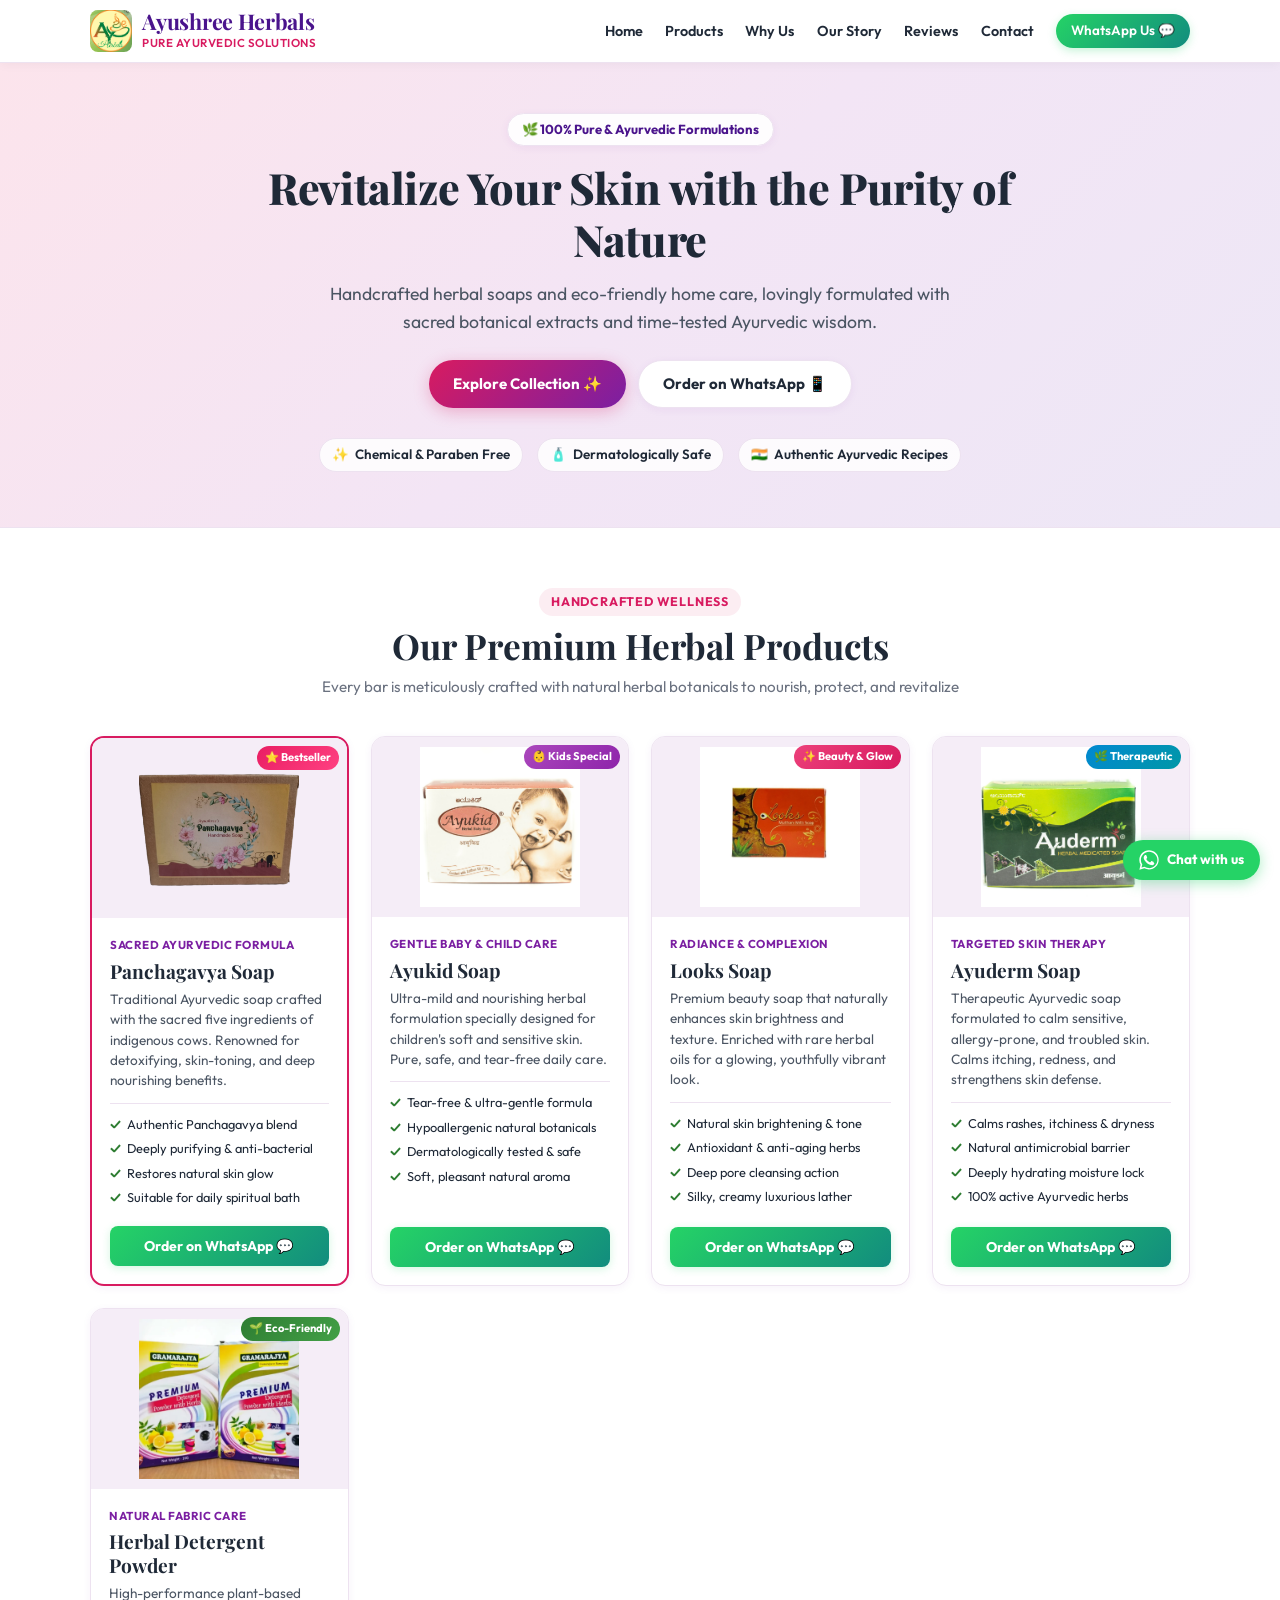
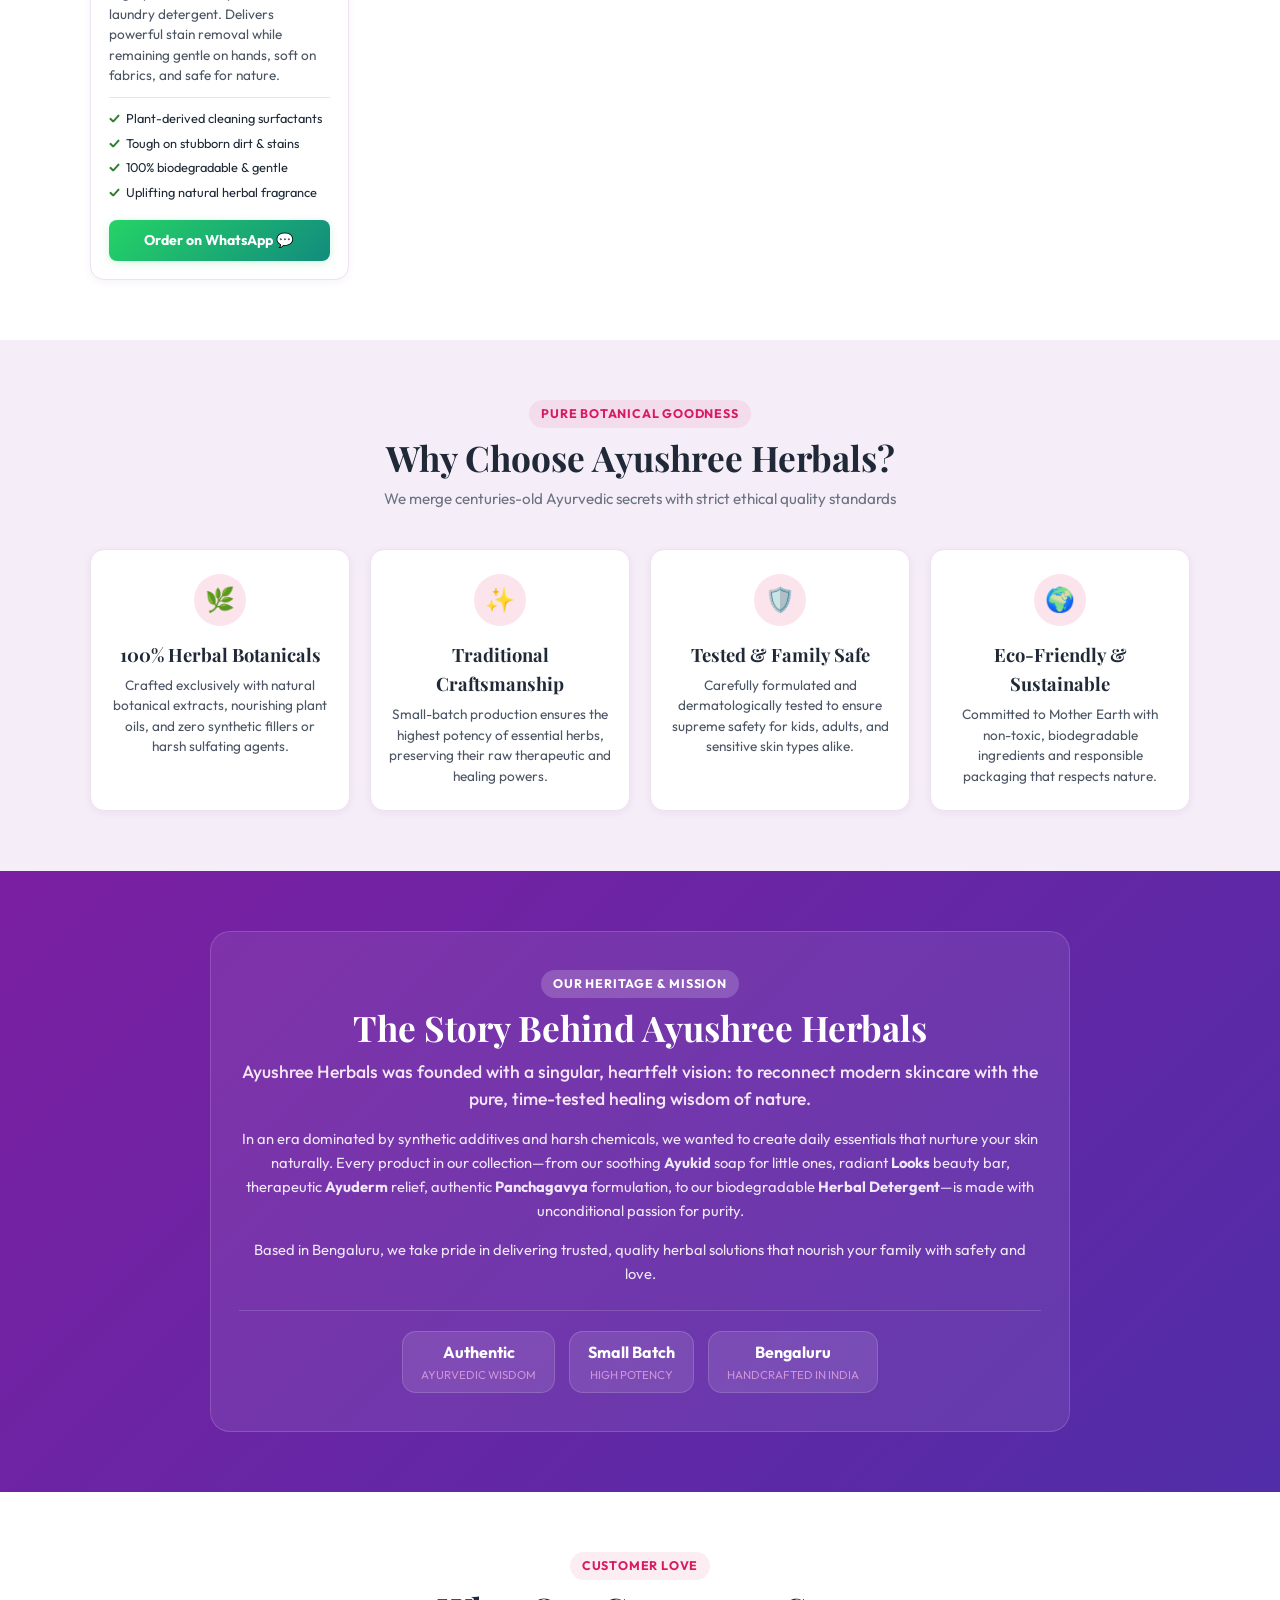
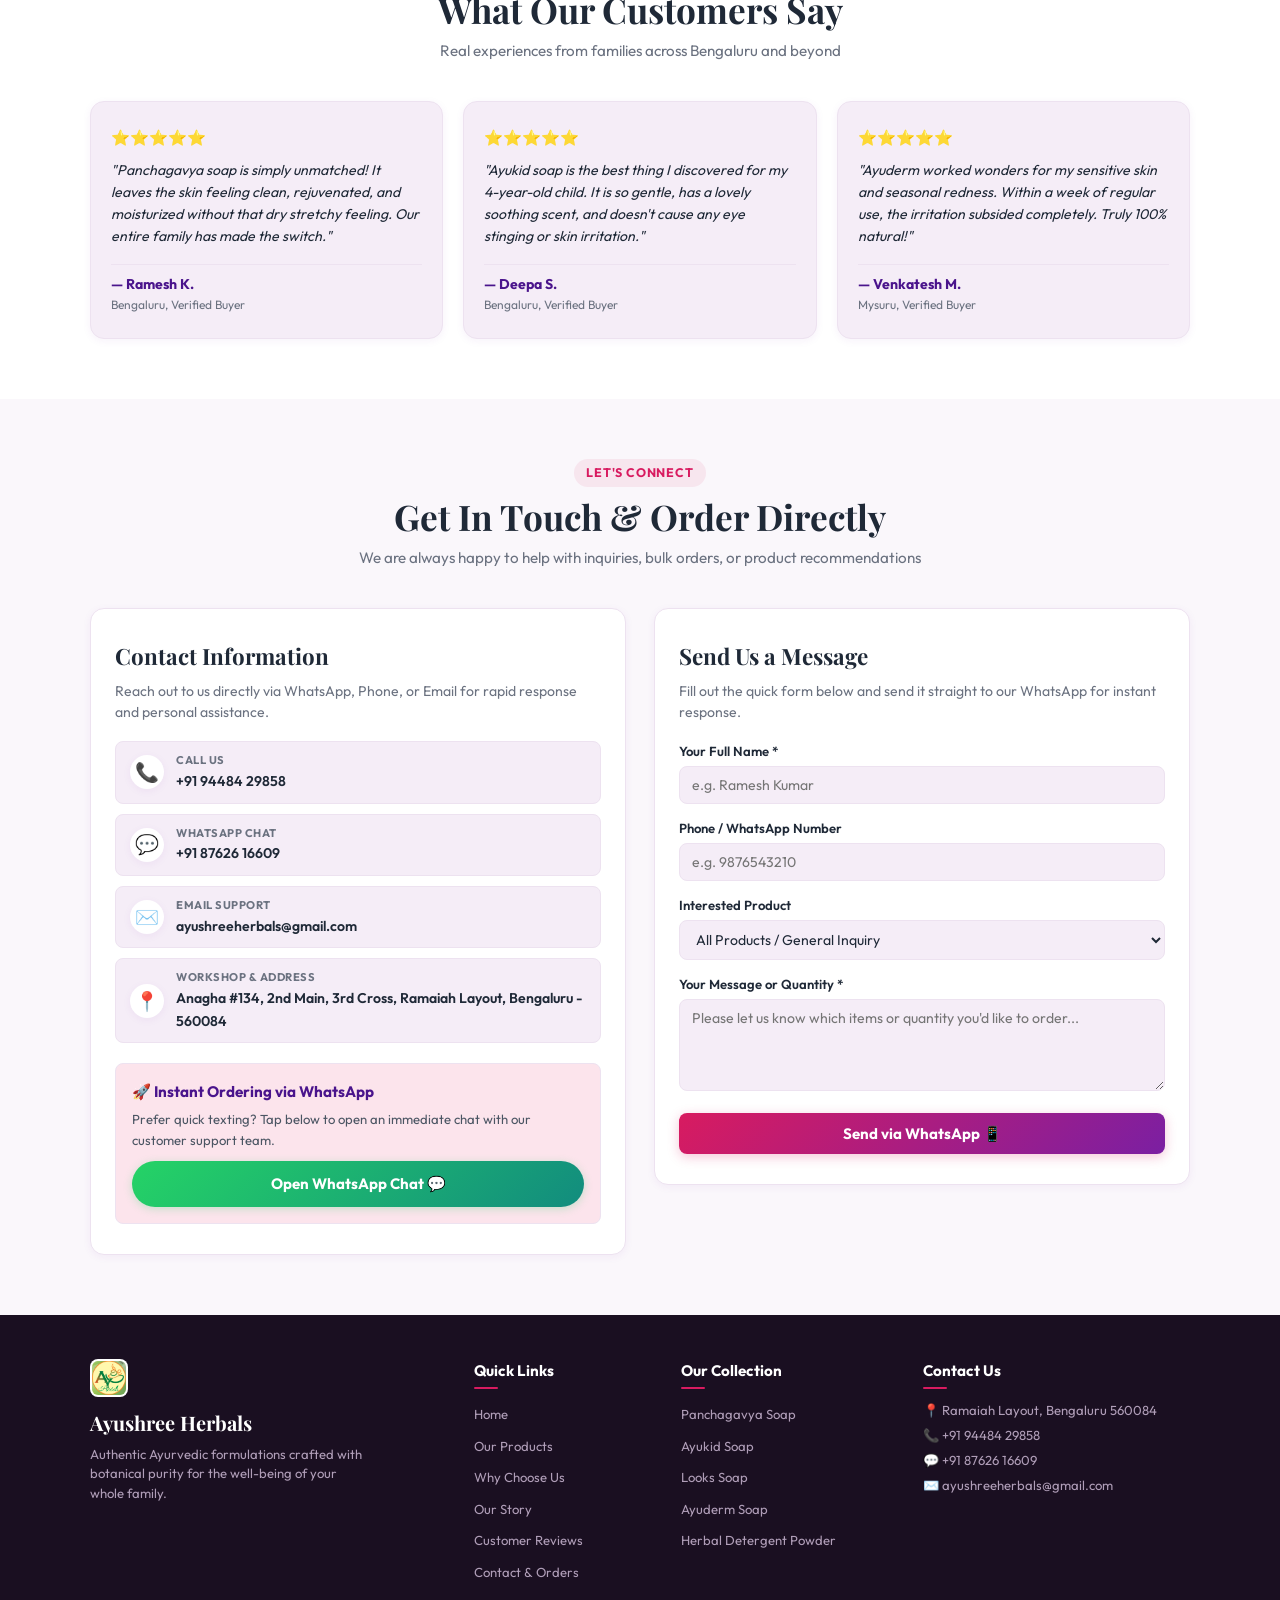
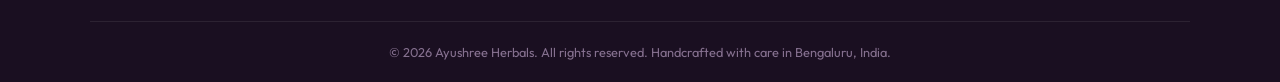
==== commit a98f7673: "Optimize styles for Firefox and all browsers, fix flex sizing and bump cache version to 4.0" ====
--- a/index.html
+++ b/index.html
@@ -21,7 +21,7 @@
     <link href="https://fonts.googleapis.com/css2?family=Outfit:wght@300;400;500;600;700;800&family=Playfair+Display:ital,wght@0,600;0,700;0,800;1,600&display=swap" rel="stylesheet">
     
     <!-- Stylesheet -->
-    <link rel="stylesheet" href="styles.css?v=2.0">
+    <link rel="stylesheet" href="styles.css?v=4.0">
     
     <!-- Open Graph / Facebook -->
     <meta property="og:type" content="website">
--- a/styles.css
+++ b/styles.css
@@ -1,5 +1,5 @@
-/* ==========================================================================
-   Ayushree Herbals - Modern Responsive Stylesheet
+﻿/* ==========================================================================
+   Ayushree Herbals - Clean Responsive Stylesheet (Cross-Browser Optimized)
    ========================================================================== */
 
 :root {
@@ -30,16 +30,21 @@
     --font-body: 'Outfit', -apple-system, BlinkMacSystemFont, 'Segoe UI', Roboto, sans-serif;
 }
 
-/* Reset & Base Setup */
+/* Reset & Cross-Browser Normalization */
 *, *::before, *::after {
     margin: 0;
     padding: 0;
     box-sizing: border-box;
+    -moz-box-sizing: border-box;
+    -webkit-box-sizing: border-box;
 }
 
 html {
     scroll-behavior: smooth;
     font-size: 16px;
+    -webkit-text-size-adjust: 100%;
+    -moz-text-size-adjust: 100%;
+    text-size-adjust: 100%;
 }
 
 body {
@@ -49,6 +54,7 @@
     background-color: var(--bg-page);
     overflow-x: hidden;
     -webkit-font-smoothing: antialiased;
+    -moz-osx-font-smoothing: grayscale;
 }
 
 img {
@@ -68,7 +74,7 @@
 }
 
 .container {
-    max-width: 1180px;
+    max-width: 1140px;
     margin: 0 auto;
     padding: 0 20px;
 }
@@ -77,61 +83,71 @@
    Header & Navigation
    ========================================================================== */
 #site-header {
-    background: rgba(255, 255, 255, 0.96);
-    backdrop-filter: blur(10px);
-    -webkit-backdrop-filter: blur(10px);
+    background: rgba(255, 255, 255, 0.98);
     position: sticky;
     top: 0;
     z-index: 1000;
     border-bottom: 1px solid var(--border-color);
-    box-shadow: 0 2px 12px rgba(0, 0, 0, 0.04);
+    box-shadow: 0 2px 10px rgba(0, 0, 0, 0.04);
 }
 
 .navbar {
     display: flex;
     justify-content: space-between;
     align-items: center;
-    padding: 0.65rem 20px;
+    padding: 0.6rem 20px;
+    min-height: 62px;
 }
 
 .brand-link {
     display: flex;
     align-items: center;
     gap: 10px;
+    min-width: 0;
+    flex-shrink: 0;
 }
 
 .header-logo {
-    height: 44px;
+    height: 42px;
+    max-height: 42px;
     width: auto;
+    max-width: 60px;
     object-fit: contain;
     border-radius: var(--radius-sm);
+    flex-shrink: 0;
+}
+
+.logo-text {
+    display: flex;
+    flex-direction: column;
 }
 
 .logo-text h1 {
     font-family: var(--font-heading);
-    font-size: 1.4rem;
+    font-size: 1.35rem;
     font-weight: 700;
     color: var(--primary-dark);
     letter-spacing: -0.3px;
     line-height: 1.1;
+    margin: 0;
 }
 
 .logo-text .tagline {
-    font-size: 0.75rem;
+    font-size: 0.72rem;
     font-weight: 600;
     color: var(--secondary);
-    letter-spacing: 0.6px;
+    letter-spacing: 0.5px;
     text-transform: uppercase;
 }
 
 .nav-links {
     display: flex;
     align-items: center;
-    gap: 1.5rem;
+    gap: 1.4rem;
 }
 
 .nav-item {
-    font-size: 0.92rem;
+    font-size: 0.9rem;
     font-weight: 600;
     color: var(--text-dark);
     position: relative;
@@ -161,26 +177,26 @@
 .nav-cta-btn {
     background: linear-gradient(135deg, #25D366 0%, #128C7E 100%);
     color: white !important;
-    padding: 7px 16px;
+    padding: 6px 15px;
     border-radius: var(--radius-full);
-    font-size: 0.85rem;
+    font-size: 0.84rem;
     font-weight: 600;
     display: inline-flex;
     align-items: center;
     gap: 6px;
-    box-shadow: 0 3px 10px rgba(37, 211, 102, 0.25);
+    box-shadow: 0 3px 8px rgba(37, 211, 102, 0.25);
 }
 
 .nav-cta-btn:hover {
     transform: translateY(-1px);
-    box-shadow: 0 5px 15px rgba(37, 211, 102, 0.4);
+    box-shadow: 0 5px 12px rgba(37, 211, 102, 0.35);
 }
 
 .mobile-menu-toggle {
     display: none;
     flex-direction: column;
     justify-content: space-between;
-    width: 26px;
+    width: 24px;
     height: 18px;
     background: transparent;
     border: none;
@@ -191,9 +207,9 @@
 
 .mobile-menu-toggle span {
     width: 100%;
-    height: 2.2px;
+    height: 2px;
     background: var(--text-dark);
-    border-radius: 3px;
+    border-radius: 2px;
     transition: var(--transition);
 }
 
@@ -214,14 +230,14 @@
    ========================================================================== */
 .hero {
     position: relative;
-    padding: 60px 0 65px;
+    padding: 50px 0 55px;
     background: linear-gradient(135deg, #fce4ec 0%, #f3e5f5 50%, #ede7f6 100%);
     text-align: center;
     border-bottom: 1px solid var(--border-color);
 }
 
 .hero-content {
-    max-width: 800px;
+    max-width: 760px;
     margin: 0 auto;
 }
 
@@ -229,33 +245,33 @@
     display: inline-flex;
     align-items: center;
     gap: 6px;
-    background: rgba(255, 255, 255, 0.9);
+    background: rgba(255, 255, 255, 0.92);
     border: 1px solid var(--border-color);
     color: var(--primary-dark);
-    font-size: 0.85rem;
-    font-weight: 700;
-    padding: 6px 16px;
+    font-size: 0.82rem;
+    font-weight: 700;
+    padding: 5px 14px;
     border-radius: var(--radius-full);
-    margin-bottom: 18px;
+    margin-bottom: 16px;
     box-shadow: var(--shadow-sm);
 }
 
 .hero-content h2 {
     font-family: var(--font-heading);
-    font-size: clamp(2rem, 3.8vw, 3rem);
+    font-size: clamp(1.85rem, 3.4vw, 2.7rem);
     font-weight: 800;
     line-height: 1.2;
     color: var(--text-dark);
-    margin-bottom: 16px;
-    letter-spacing: -0.5px;
+    margin-bottom: 14px;
+    letter-spacing: -0.4px;
 }
 
 .hero-content p {
-    font-size: clamp(1rem, 1.6vw, 1.15rem);
-    line-height: 1.65;
+    font-size: clamp(0.95rem, 1.5vw, 1.1rem);
+    line-height: 1.6;
     color: var(--text-body);
-    margin-bottom: 28px;
-    max-width: 660px;
+    margin-bottom: 24px;
+    max-width: 620px;
     margin-left: auto;
     margin-right: auto;
 }
@@ -263,9 +279,9 @@
 .hero-actions {
     display: flex;
     justify-content: center;
-    gap: 14px;
+    gap: 12px;
     flex-wrap: wrap;
-    margin-bottom: 36px;
+    margin-bottom: 30px;
 }
 
 .cta-button {
@@ -273,9 +289,9 @@
     align-items: center;
     justify-content: center;
     gap: 6px;
-    padding: 12px 28px;
+    padding: 11px 24px;
     border-radius: var(--radius-full);
-    font-size: 0.98rem;
+    font-size: 0.94rem;
     font-weight: 700;
     cursor: pointer;
     transition: var(--transition);
@@ -284,12 +300,12 @@
 .primary-btn {
     background: linear-gradient(135deg, var(--secondary) 0%, var(--primary) 100%);
     color: white;
-    box-shadow: 0 6px 20px rgba(216, 27, 96, 0.3);
+    box-shadow: 0 4px 16px rgba(216, 27, 96, 0.28);
 }
 
 .primary-btn:hover {
     transform: translateY(-2px);
-    box-shadow: 0 8px 24px rgba(216, 27, 96, 0.45);
+    box-shadow: 0 6px 20px rgba(216, 27, 96, 0.4);
 }
 
 .secondary-btn {
@@ -309,7 +325,7 @@
 .trust-highlights {
     display: flex;
     justify-content: center;
-    gap: 16px;
+    gap: 14px;
     flex-wrap: wrap;
 }
 
@@ -317,11 +333,11 @@
     display: flex;
     align-items: center;
     gap: 6px;
-    font-size: 0.88rem;
+    font-size: 0.84rem;
     font-weight: 600;
     color: var(--text-dark);
     background: rgba(255, 255, 255, 0.85);
-    padding: 6px 14px;
+    padding: 5px 12px;
     border-radius: var(--radius-full);
     border: 1px solid var(--border-color);
 }
@@ -331,50 +347,50 @@
    ========================================================================== */
 .section-header {
     text-align: center;
-    max-width: 680px;
-    margin: 0 auto 44px;
+    max-width: 640px;
+    margin: 0 auto 38px;
 }
 
 .section-tag {
     display: inline-block;
-    font-size: 0.8rem;
+    font-size: 0.78rem;
     font-weight: 700;
     text-transform: uppercase;
-    letter-spacing: 1px;
+    letter-spacing: 0.8px;
     color: var(--secondary);
     background: rgba(216, 27, 96, 0.08);
-    padding: 4px 14px;
+    padding: 4px 12px;
     border-radius: var(--radius-full);
-    margin-bottom: 10px;
+    margin-bottom: 8px;
 }
 
 .section-title {
     font-family: var(--font-heading);
-    font-size: clamp(1.8rem, 3.2vw, 2.4rem);
+    font-size: clamp(1.7rem, 2.8vw, 2.2rem);
     font-weight: 700;
     color: var(--text-dark);
     line-height: 1.25;
-    margin-bottom: 10px;
+    margin-bottom: 8px;
 }
 
 .section-subtitle {
-    font-size: 1rem;
+    font-size: 0.95rem;
     color: var(--text-muted);
-    line-height: 1.55;
+    line-height: 1.5;
 }
 
 /* ==========================================================================
    Products Section
    ========================================================================== */
 .products {
-    padding: 70px 0;
+    padding: 60px 0;
     background: #ffffff;
 }
 
 .product-grid {
     display: grid;
-    grid-template-columns: repeat(auto-fit, minmax(260px, 1fr));
-    gap: 24px;
+    grid-template-columns: repeat(auto-fit, minmax(240px, 1fr));
+    gap: 22px;
 }
 
 .product-card {
@@ -387,10 +403,11 @@
     flex-direction: column;
     transition: var(--transition);
     position: relative;
+    min-width: 0;
 }
 
 .product-card:hover {
-    transform: translateY(-5px);
+    transform: translateY(-4px);
     box-shadow: var(--shadow-md);
     border-color: var(--primary-light);
 }
@@ -401,7 +418,8 @@
 
 .product-image {
     position: relative;
-    height: 200px;
+    height: 180px;
+    max-height: 180px;
     overflow: hidden;
     background: var(--bg-soft);
     display: flex;
@@ -412,24 +430,25 @@
 
 .product-image img {
     max-height: 100%;
+    max-width: 100%;
     width: auto;
     object-fit: contain;
-    transition: transform 0.4s ease;
+    transition: transform 0.3s ease;
 }
 
 .product-card:hover .product-image img {
-    transform: scale(1.05);
+    transform: scale(1.04);
 }
 
 .product-badge {
     position: absolute;
-    top: 10px;
-    right: 10px;
+    top: 8px;
+    right: 8px;
     background: var(--text-dark);
     color: white;
-    font-size: 0.72rem;
-    font-weight: 700;
-    padding: 4px 10px;
+    font-size: 0.7rem;
+    font-weight: 700;
+    padding: 3px 8px;
     border-radius: var(--radius-full);
     z-index: 2;
 }
@@ -455,47 +474,47 @@
 }
 
 .product-info {
-    padding: 20px;
+    padding: 18px;
     display: flex;
     flex-direction: column;
     flex-grow: 1;
 }
 
 .product-category {
-    font-size: 0.74rem;
+    font-size: 0.72rem;
     font-weight: 700;
     text-transform: uppercase;
-    letter-spacing: 0.6px;
+    letter-spacing: 0.5px;
     color: var(--primary);
     margin-bottom: 4px;
 }
 
 .product-info h3 {
     font-family: var(--font-heading);
-    font-size: 1.3rem;
-    font-weight: 700;
-    color: var(--text-dark);
-    margin-bottom: 8px;
+    font-size: 1.2rem;
+    font-weight: 700;
+    color: var(--text-dark);
+    margin-bottom: 6px;
     line-height: 1.25;
 }
 
 .product-description {
-    font-size: 0.88rem;
+    font-size: 0.85rem;
     color: var(--text-body);
-    line-height: 1.55;
-    margin-bottom: 14px;
+    line-height: 1.5;
+    margin-bottom: 12px;
 }
 
 .product-features {
-    margin-bottom: 18px;
-    padding-top: 10px;
+    margin-bottom: 16px;
+    padding-top: 8px;
     border-top: 1px solid var(--border-color);
 }
 
 .product-features li {
-    font-size: 0.82rem;
-    color: var(--text-dark);
-    padding: 3px 0;
+    font-size: 0.8rem;
+    color: var(--text-dark);
+    padding: 2px 0;
     display: flex;
     align-items: center;
     gap: 6px;
@@ -515,55 +534,56 @@
     align-items: center;
     justify-content: center;
     width: 100%;
-    padding: 10px 16px;
+    padding: 9px 14px;
     background: linear-gradient(135deg, #25D366 0%, #128C7E 100%);
     color: white;
-    font-size: 0.9rem;
+    font-size: 0.88rem;
     font-weight: 700;
     border-radius: var(--radius-sm);
-    box-shadow: 0 3px 10px rgba(37, 211, 102, 0.2);
+    box-shadow: 0 2px 8px rgba(37, 211, 102, 0.2);
     transition: var(--transition);
 }
 
 .buy-button:hover {
-    transform: translateY(-2px);
-    box-shadow: 0 5px 16px rgba(37, 211, 102, 0.35);
+    transform: translateY(-1px);
+    box-shadow: 0 4px 12px rgba(37, 211, 102, 0.3);
 }
 
 /* ==========================================================================
    Benefits Section
    ========================================================================== */
 .benefits {
-    padding: 70px 0;
+    padding: 60px 0;
     background: var(--bg-soft);
 }
 
 .benefits-grid {
     display: grid;
-    grid-template-columns: repeat(auto-fit, minmax(230px, 1fr));
-    gap: 22px;
+    grid-template-columns: repeat(auto-fit, minmax(220px, 1fr));
+    gap: 20px;
 }
 
 .benefit-card {
     background: var(--bg-card);
-    padding: 28px 22px;
+    padding: 24px 18px;
     border-radius: var(--radius-md);
     border: 1px solid var(--border-color);
     box-shadow: var(--shadow-sm);
     text-align: center;
     transition: var(--transition);
+    min-width: 0;
 }
 
 .benefit-card:hover {
-    transform: translateY(-4px);
+    transform: translateY(-3px);
     box-shadow: var(--shadow-md);
     border-color: var(--primary-light);
 }
 
 .benefit-icon-wrapper {
-    width: 60px;
-    height: 60px;
-    margin: 0 auto 16px;
+    width: 52px;
+    height: 52px;
+    margin: 0 auto 14px;
     background: #fce4ec;
     border-radius: 50%;
     display: flex;
@@ -572,28 +592,28 @@
 }
 
 .benefit-icon {
-    font-size: 1.6rem;
+    font-size: 1.5rem;
 }
 
 .benefit-card h3 {
     font-family: var(--font-heading);
-    font-size: 1.2rem;
-    font-weight: 700;
-    color: var(--text-dark);
-    margin-bottom: 8px;
+    font-size: 1.15rem;
+    font-weight: 700;
+    color: var(--text-dark);
+    margin-bottom: 6px;
 }
 
 .benefit-card p {
-    font-size: 0.88rem;
+    font-size: 0.85rem;
     color: var(--text-body);
-    line-height: 1.55;
+    line-height: 1.5;
 }
 
 /* ==========================================================================
    About Section
    ========================================================================== */
 .about {
-    padding: 70px 0;
+    padding: 60px 0;
     background: linear-gradient(135deg, #7b1fa2 0%, #512da8 100%);
     color: white;
 }
@@ -602,8 +622,8 @@
     background: rgba(255, 255, 255, 0.08);
     border: 1px solid rgba(255, 255, 255, 0.15);
     border-radius: var(--radius-lg);
-    padding: 44px 32px;
-    max-width: 900px;
+    padding: 38px 28px;
+    max-width: 860px;
     margin: 0 auto;
     text-align: center;
 }
@@ -618,34 +638,34 @@
 }
 
 .about-lead {
-    font-size: 1.15rem;
+    font-size: 1.1rem;
     font-weight: 500;
-    line-height: 1.6;
-    margin-bottom: 16px;
+    line-height: 1.55;
+    margin-bottom: 14px;
     color: #f3e5f5;
 }
 
 .about-text {
-    font-size: 0.95rem;
-    line-height: 1.7;
+    font-size: 0.92rem;
+    line-height: 1.65;
     color: #ede7f6;
-    margin-bottom: 16px;
+    margin-bottom: 14px;
 }
 
 .about-badges {
     display: flex;
     justify-content: center;
-    gap: 16px;
+    gap: 14px;
     flex-wrap: wrap;
-    margin-top: 28px;
-    padding-top: 24px;
+    margin-top: 24px;
+    padding-top: 20px;
     border-top: 1px solid rgba(255, 255, 255, 0.15);
 }
 
 .about-badge-item {
     background: rgba(255, 255, 255, 0.1);
     border: 1px solid rgba(255, 255, 255, 0.15);
-    padding: 10px 20px;
+    padding: 8px 18px;
     border-radius: var(--radius-md);
     display: flex;
     flex-direction: column;
@@ -653,12 +673,12 @@
 }
 
 .about-badge-item strong {
-    font-size: 1.05rem;
+    font-size: 1rem;
     color: white;
 }
 
 .about-badge-item span {
-    font-size: 0.75rem;
+    font-size: 0.72rem;
     color: #ce93d8;
     text-transform: uppercase;
 }
@@ -667,19 +687,19 @@
    Testimonials Section
    ========================================================================== */
 .testimonials {
-    padding: 70px 0;
+    padding: 60px 0;
     background: #ffffff;
 }
 
 .testimonials-grid {
     display: grid;
-    grid-template-columns: repeat(auto-fit, minmax(270px, 1fr));
-    gap: 24px;
+    grid-template-columns: repeat(auto-fit, minmax(260px, 1fr));
+    gap: 20px;
 }
 
 .testimonial-card {
     background: var(--bg-soft);
-    padding: 28px 24px;
+    padding: 24px 20px;
     border-radius: var(--radius-md);
     border: 1px solid var(--border-color);
     box-shadow: var(--shadow-sm);
@@ -687,42 +707,43 @@
     flex-direction: column;
     justify-content: space-between;
     transition: var(--transition);
+    min-width: 0;
 }
 
 .testimonial-card:hover {
-    transform: translateY(-4px);
+    transform: translateY(-3px);
     box-shadow: var(--shadow-md);
     background: #ffffff;
     border-color: var(--primary-light);
 }
 
 .testimonial-rating {
-    font-size: 1rem;
-    margin-bottom: 12px;
+    font-size: 0.95rem;
+    margin-bottom: 10px;
 }
 
 .testimonial-text {
-    font-size: 0.92rem;
-    line-height: 1.6;
+    font-size: 0.88rem;
+    line-height: 1.55;
     color: var(--text-dark);
     font-style: italic;
-    margin-bottom: 18px;
+    margin-bottom: 16px;
 }
 
 .testimonial-author {
     display: flex;
     flex-direction: column;
     border-top: 1px solid var(--border-color);
-    padding-top: 10px;
+    padding-top: 8px;
 }
 
 .testimonial-author strong {
-    font-size: 0.9rem;
+    font-size: 0.88rem;
     color: var(--primary-dark);
 }
 
 .testimonial-author span {
-    font-size: 0.78rem;
+    font-size: 0.75rem;
     color: var(--text-muted);
 }
 
@@ -730,56 +751,58 @@
    Contact Section
    ========================================================================== */
 .contact {
-    padding: 70px 0;
+    padding: 60px 0;
     background: var(--bg-page);
 }
 
 .contact-content {
     display: grid;
     grid-template-columns: 1fr 1fr;
-    gap: 32px;
+    gap: 28px;
     align-items: flex-start;
 }
 
 .contact-info, .contact-form-container {
     background: #ffffff;
-    padding: 34px 28px;
+    padding: 30px 24px;
     border-radius: var(--radius-md);
     border: 1px solid var(--border-color);
     box-shadow: var(--shadow-sm);
+    min-width: 0;
 }
 
 .contact-info h3, .contact-form-container h3 {
     font-family: var(--font-heading);
-    font-size: 1.5rem;
-    font-weight: 700;
-    color: var(--text-dark);
-    margin-bottom: 8px;
+    font-size: 1.4rem;
+    font-weight: 700;
+    color: var(--text-dark);
+    margin-bottom: 6px;
 }
 
 .contact-intro, .form-subtext {
-    font-size: 0.9rem;
+    font-size: 0.88rem;
     color: var(--text-muted);
-    margin-bottom: 22px;
+    margin-bottom: 18px;
     line-height: 1.5;
 }
 
 .info-list {
     display: flex;
     flex-direction: column;
+    gap: 10px;
+    margin-bottom: 20px;
+}
+
+.info-item {
+    display: flex;
+    align-items: center;
     gap: 12px;
-    margin-bottom: 24px;
-}
-
-.info-item {
-    display: flex;
-    align-items: center;
-    gap: 14px;
-    padding: 12px 16px;
+    padding: 10px 14px;
     background: var(--bg-soft);
     border-radius: var(--radius-sm);
     border: 1px solid var(--border-color);
     transition: var(--transition);
+    min-width: 0;
 }
 
 .info-item:hover {
@@ -789,24 +812,26 @@
 }
 
 .info-icon {
-    font-size: 1.3rem;
-    width: 38px;
-    height: 38px;
+    font-size: 1.2rem;
+    width: 34px;
+    height: 34px;
     background: #ffffff;
     border-radius: 50%;
     display: flex;
     align-items: center;
     justify-content: center;
     box-shadow: var(--shadow-sm);
+    flex-shrink: 0;
 }
 
 .info-text {
     display: flex;
     flex-direction: column;
+    min-width: 0;
 }
 
 .info-label {
-    font-size: 0.72rem;
+    font-size: 0.7rem;
     font-weight: 700;
     text-transform: uppercase;
     letter-spacing: 0.5px;
@@ -814,63 +839,64 @@
 }
 
 .info-val {
-    font-size: 0.9rem;
+    font-size: 0.88rem;
     font-weight: 600;
     color: var(--text-dark);
+    word-break: break-word;
 }
 
 .quick-order-card {
     background: #fce4ec;
-    padding: 20px;
+    padding: 16px;
     border-radius: var(--radius-sm);
     border: 1px solid var(--border-color);
 }
 
 .quick-order-card h4 {
-    font-size: 1rem;
+    font-size: 0.95rem;
     font-weight: 700;
     color: var(--primary-dark);
-    margin-bottom: 6px;
+    margin-bottom: 4px;
 }
 
 .quick-order-card p {
-    font-size: 0.85rem;
+    font-size: 0.82rem;
     color: var(--text-body);
-    margin-bottom: 12px;
+    margin-bottom: 10px;
 }
 
 .full-btn {
     width: 100%;
     background: linear-gradient(135deg, #25D366 0%, #128C7E 100%);
     color: white;
-    box-shadow: 0 3px 10px rgba(37, 211, 102, 0.25);
+    box-shadow: 0 2px 8px rgba(37, 211, 102, 0.25);
 }
 
 .full-btn:hover {
-    transform: translateY(-2px);
-    box-shadow: 0 5px 15px rgba(37, 211, 102, 0.4);
+    transform: translateY(-1px);
+    box-shadow: 0 4px 12px rgba(37, 211, 102, 0.35);
 }
 
 /* Contact Form */
 .form-group {
-    margin-bottom: 16px;
+    margin-bottom: 14px;
 }
 
 .form-group label {
     display: block;
-    font-size: 0.84rem;
+    font-size: 0.82rem;
     font-weight: 600;
     color: var(--text-dark);
-    margin-bottom: 6px;
+    margin-bottom: 4px;
 }
 
 .form-group input,
 .form-group select,
 .form-group textarea {
     width: 100%;
-    padding: 10px 14px;
+    padding: 9px 12px;
     font-family: var(--font-body);
-    font-size: 0.9rem;
+    font-size: 0.88rem;
     color: var(--text-dark);
     background: var(--bg-soft);
     border: 1px solid var(--border-color);
@@ -889,27 +915,27 @@
 
 .form-group textarea {
     resize: vertical;
-    min-height: 80px;
+    min-height: 75px;
 }
 
 .submit-button {
     width: 100%;
-    padding: 12px 24px;
+    padding: 11px 20px;
     background: linear-gradient(135deg, var(--secondary) 0%, var(--primary) 100%);
     color: white;
     border: none;
     border-radius: var(--radius-sm);
     font-family: var(--font-body);
-    font-size: 0.98rem;
+    font-size: 0.94rem;
     font-weight: 700;
     cursor: pointer;
-    box-shadow: 0 4px 14px rgba(216, 27, 96, 0.25);
+    box-shadow: 0 3px 12px rgba(216, 27, 96, 0.25);
     transition: var(--transition);
 }
 
 .submit-button:hover {
-    transform: translateY(-2px);
-    box-shadow: 0 6px 18px rgba(216, 27, 96, 0.4);
+    transform: translateY(-1px);
+    box-shadow: 0 5px 15px rgba(216, 27, 96, 0.35);
 }
 
 /* ==========================================================================
@@ -917,8 +943,8 @@
    ========================================================================== */
 .floating-whatsapp {
     position: fixed;
-    bottom: 24px;
-    right: 24px;
+    bottom: 20px;
+    right: 20px;
     z-index: 999;
 }
 
@@ -928,25 +954,25 @@
     gap: 8px;
     background: #25D366;
     color: white;
-    padding: 10px 18px;
+    padding: 9px 16px;
     border-radius: var(--radius-full);
-    box-shadow: 0 4px 18px rgba(37, 211, 102, 0.4);
+    box-shadow: 0 3px 14px rgba(37, 211, 102, 0.4);
     transition: var(--transition);
 }
 
 .whatsapp-btn:hover {
     background: #20BA5A;
-    transform: translateY(-3px) scale(1.03);
-    box-shadow: 0 6px 24px rgba(37, 211, 102, 0.55);
+    transform: translateY(-2px) scale(1.02);
+    box-shadow: 0 5px 18px rgba(37, 211, 102, 0.5);
 }
 
 .wa-icon {
-    width: 22px;
-    height: 22px;
+    width: 20px;
+    height: 20px;
 }
 
 .whatsapp-text {
-    font-size: 0.88rem;
+    font-size: 0.85rem;
     font-weight: 700;
 }
 
@@ -956,47 +982,47 @@
 footer {
     background: #1a0f21;
     color: #d1c4d6;
-    padding: 50px 0 24px;
+    padding: 44px 0 20px;
 }
 
 .footer-top {
     display: grid;
     grid-template-columns: 2fr 1fr 1.2fr 1.5fr;
-    gap: 32px;
-    margin-bottom: 36px;
+    gap: 28px;
+    margin-bottom: 30px;
 }
 
 .footer-brand .footer-logo {
-    height: 42px;
+    height: 38px;
     width: auto;
     object-fit: contain;
-    margin-bottom: 12px;
+    margin-bottom: 10px;
     border-radius: var(--radius-sm);
     background: white;
-    padding: 3px;
+    padding: 2px;
 }
 
 .footer-brand h3 {
     font-family: var(--font-heading);
-    font-size: 1.35rem;
+    font-size: 1.25rem;
     color: #ffffff;
-    margin-bottom: 8px;
+    margin-bottom: 6px;
 }
 
 .footer-brand p {
-    font-size: 0.85rem;
-    line-height: 1.55;
+    font-size: 0.82rem;
+    line-height: 1.5;
     color: #b09eb8;
-    max-width: 300px;
+    max-width: 280px;
 }
 
 .footer-links-col h4 {
-    font-size: 1rem;
+    font-size: 0.95rem;
     font-weight: 700;
     color: #ffffff;
-    margin-bottom: 14px;
+    margin-bottom: 12px;
     position: relative;
-    padding-bottom: 8px;
+    padding-bottom: 6px;
 }
 
 .footer-links-col h4::after {
@@ -1004,18 +1030,18 @@
     position: absolute;
     bottom: 0;
     left: 0;
-    width: 28px;
+    width: 24px;
     height: 2px;
     background: var(--secondary);
     border-radius: 2px;
 }
 
 .footer-links-col ul li {
-    margin-bottom: 8px;
+    margin-bottom: 6px;
 }
 
 .footer-links-col ul li a {
-    font-size: 0.85rem;
+    font-size: 0.82rem;
     color: #b09eb8;
     transition: var(--transition);
 }
@@ -1026,17 +1052,17 @@
 }
 
 .footer-links-col p {
-    font-size: 0.85rem;
+    font-size: 0.82rem;
     color: #b09eb8;
-    margin-bottom: 8px;
-    line-height: 1.5;
+    margin-bottom: 6px;
+    line-height: 1.45;
 }
 
 .footer-bottom {
     text-align: center;
-    padding-top: 24px;
+    padding-top: 20px;
     border-top: 1px solid rgba(255, 255, 255, 0.08);
-    font-size: 0.82rem;
+    font-size: 0.8rem;
     color: #85708f;
 }
 
@@ -1046,7 +1072,7 @@
 @media (max-width: 1024px) {
     .footer-top {
         grid-template-columns: 1fr 1fr;
-        gap: 30px;
+        gap: 24px;
     }
 }
 
@@ -1062,8 +1088,8 @@
         right: 0;
         background: #ffffff;
         flex-direction: column;
-        padding: 20px;
-        gap: 14px;
+        padding: 16px 20px;
+        gap: 12px;
         border-bottom: 1px solid var(--border-color);
         box-shadow: var(--shadow-md);
         display: none;
@@ -1079,7 +1105,7 @@
     }
 
     .hero {
-        padding: 44px 0 50px;
+        padding: 38px 0 44px;
     }
 
     .contact-content {
@@ -1087,7 +1113,7 @@
     }
 
     .about-card {
-        padding: 30px 18px;
+        padding: 26px 16px;
     }
 
     .footer-top {
@@ -1099,7 +1125,7 @@
     }
 
     .floating-whatsapp .whatsapp-btn {
-        padding: 12px;
+        padding: 10px;
         border-radius: 50%;
     }
 }
@@ -1114,7 +1140,6 @@
     }
 
     .contact-info, .contact-form-container {
-        padding: 24px 18px;
-    }
-}
-
+        padding: 20px 16px;
+    }
+}
